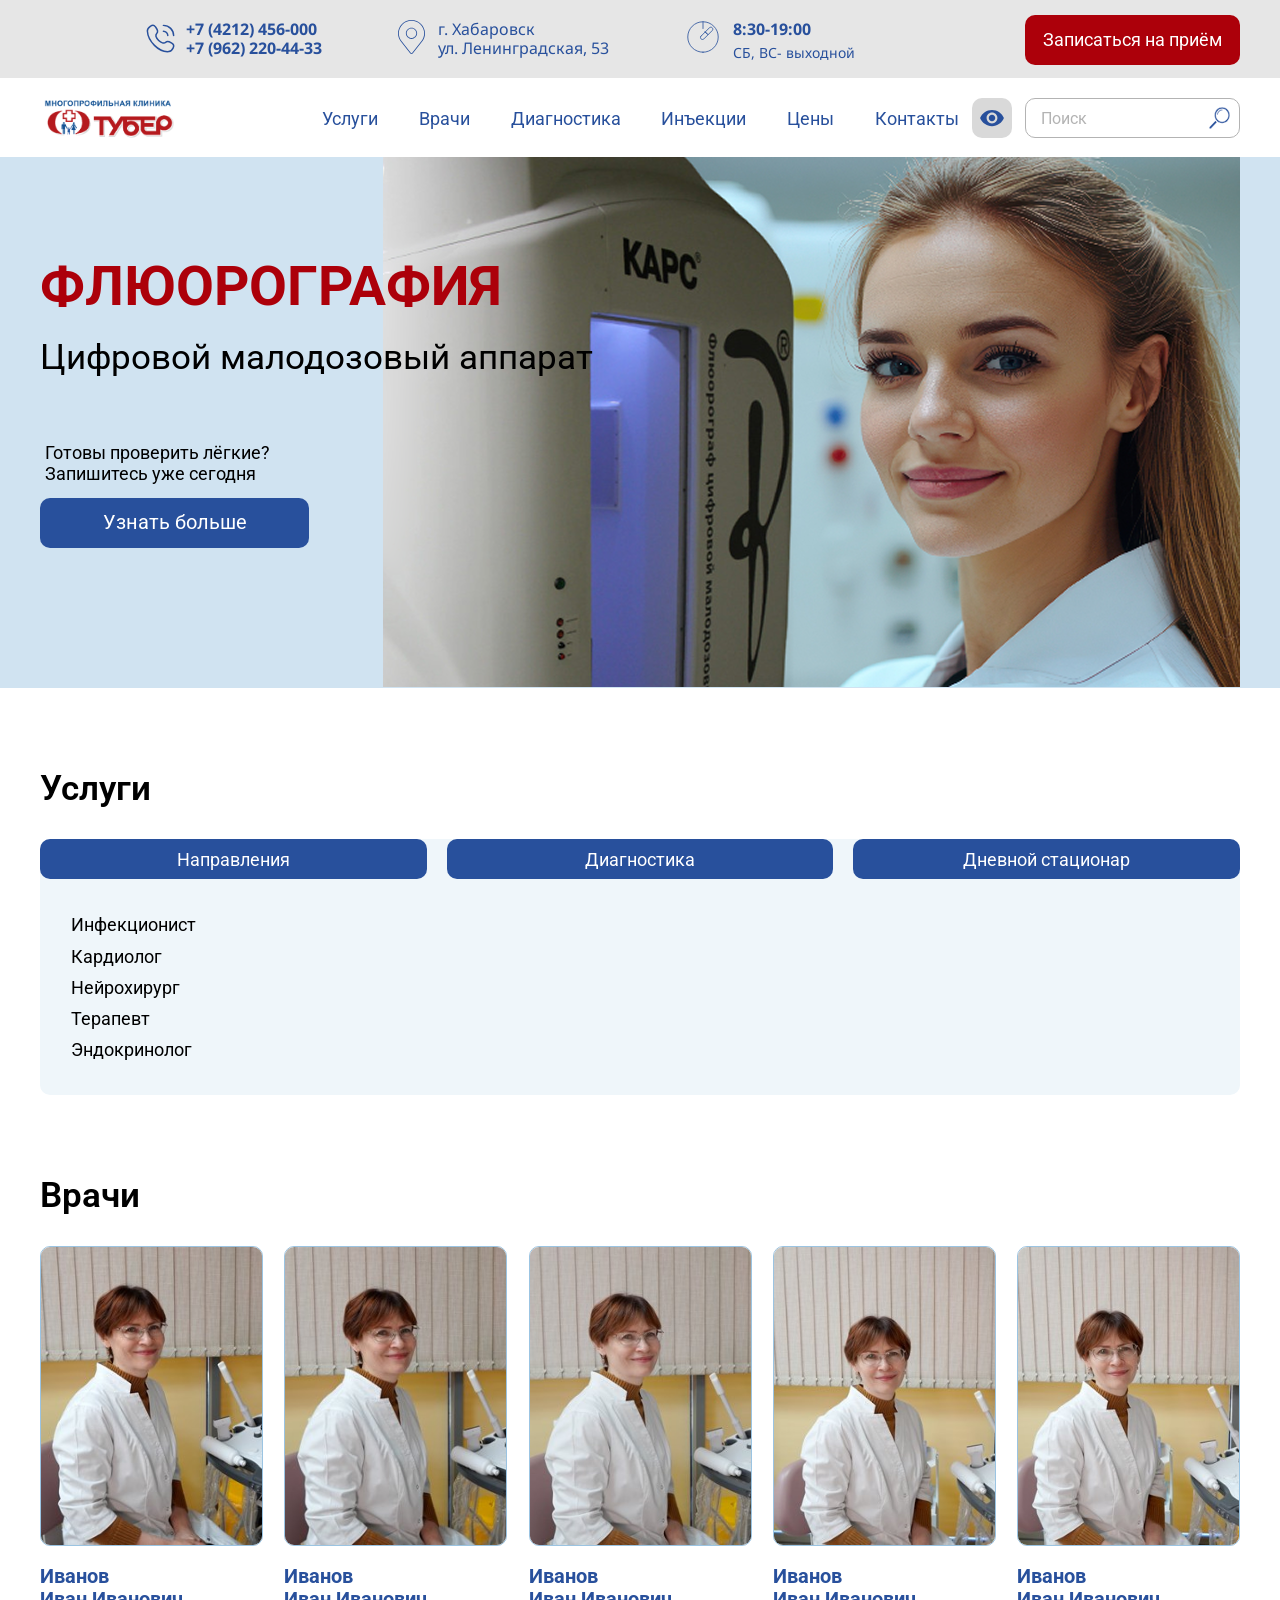
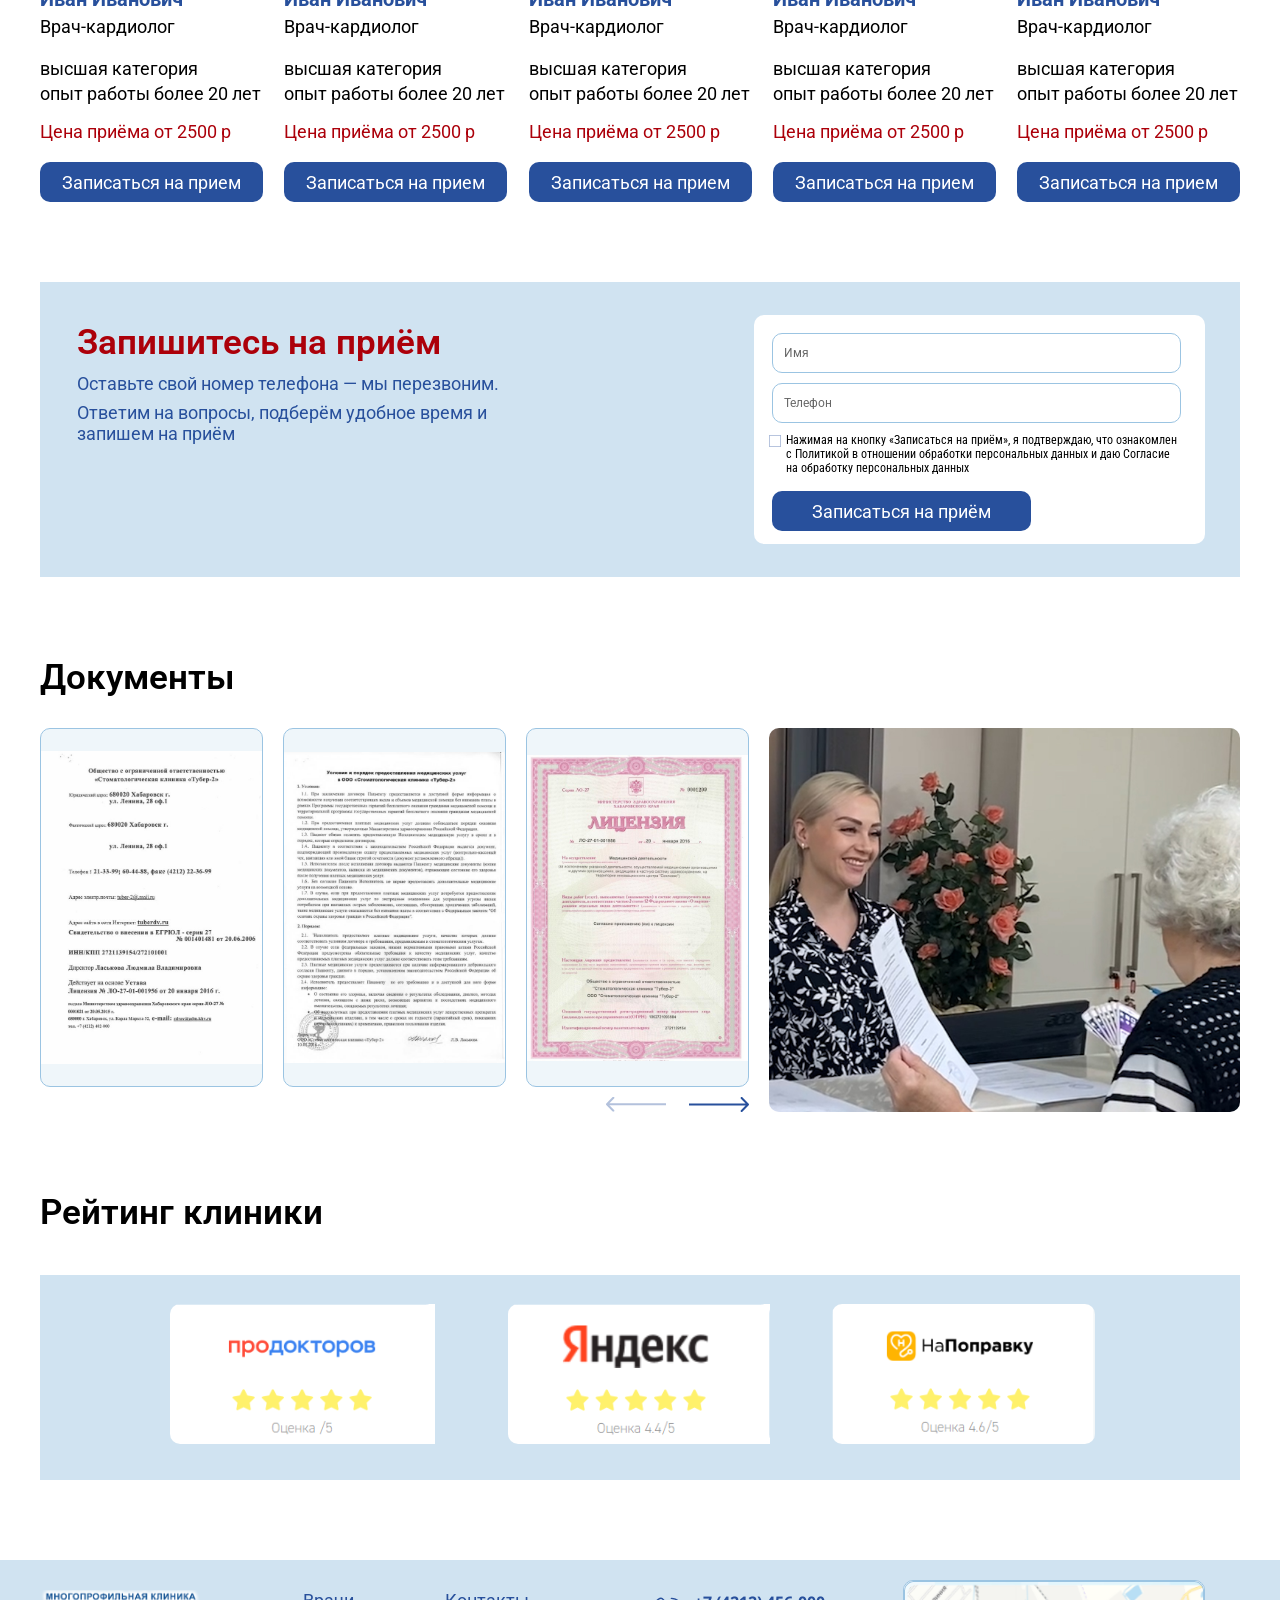
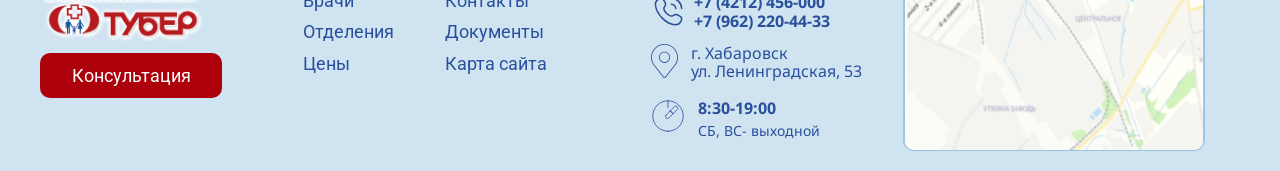
==== index.html @ b061dc52 "Главная страница tuberdv: вёрстка по макету Figma HTML/CSS/JS, mobile first (440px) и десктоп (1920p" ====
<!DOCTYPE html>
<html lang="ru">
<head>
  <meta charset="UTF-8">
  <meta name="viewport" content="width=device-width, initial-scale=1">
  <title>Многопрофильная клиника «Тубер» в Хабаровске</title>
  <meta name="description" content="Многопрофильная клиника «Тубер» в Хабаровске: приём врачей, УЗИ, флюорография, маммография, дневной стационар.">
  <link rel="preconnect" href="https://fonts.googleapis.com">
  <link rel="preconnect" href="https://fonts.gstatic.com" crossorigin>
  <link rel="stylesheet" href="https://fonts.googleapis.com/css2?family=Droid+Sans:wght@400;700&family=Noto+Sans:wght@400;700&family=Roboto+Condensed&family=Roboto:wght@400;600;700&display=swap">
  <link rel="stylesheet" href="https://cdn.jsdelivr.net/npm/swiper@11.2.10/swiper-bundle.min.css">
  <link rel="stylesheet" href="assets/css/style.css">
</head>
<body>

  <header class="header" data-header>
    <div class="header__top">
      <div class="container header__top-inner">
        <div class="contact contact--phone header__contact">
          <img class="contact__icon" src="assets/icons/phone.svg" width="35" height="35" alt="">
          <div class="contact__text contact__text--bold">
            <a href="tel:+74212456000">+7 (4212) 456-000</a>
            <a href="tel:+79622204433">+7 (962) 220-44-33</a>
          </div>
        </div>

        <div class="contact contact--address header__contact header__contact--desktop">
          <img class="contact__icon" src="assets/icons/location.svg" width="26.7253" height="34" alt="">
          <address class="contact__text">
            <span>г. Хабаровск</span>
            <span>ул. Ленинградская, 53</span>
          </address>
        </div>

        <div class="contact header__contact header__contact--desktop">
          <img class="contact__icon" src="assets/icons/clock.svg" width="34" height="34" alt="">
          <div class="contact__text">
            <span class="contact__hours">8:30-19:00</span>
            <span class="contact__note">СБ, ВС- выходной</span>
          </div>
        </div>

        <a class="btn btn--accent header__cta" href="#appointment">Записаться на приём</a>

        <button class="icon-btn header__a11y header__a11y--mobile" type="button" aria-label="Версия для слабовидящих">
          <img src="assets/icons/eye.svg" width="26" height="26" alt="">
        </button>
        <button class="header__burger" type="button" aria-label="Меню" aria-expanded="false" aria-controls="header-menu" data-menu-toggle>
          <img src="assets/icons/burger.svg" width="50" height="12" alt="">
        </button>
      </div>
    </div>

    <div class="header__main" id="header-menu">
      <div class="container header__main-inner">
        <a class="logo header__logo" href="/">
          <img src="assets/img/logo.png" width="138" height="42" alt="Многопрофильная клиника «Тубер»">
        </a>

        <nav class="nav header__nav" aria-label="Основное меню">
          <ul class="nav__list">
            <li><a class="nav__link" href="/uslugi">Услуги</a></li>
            <li><a class="nav__link" href="/vrachi">Врачи</a></li>
            <li><a class="nav__link" href="/diagnostika">Диагностика</a></li>
            <li><a class="nav__link" href="/inektsii">Инъекции</a></li>
            <li><a class="nav__link" href="/prajs">Цены</a></li>
            <li><a class="nav__link" href="/kontakty">Контакты</a></li>
          </ul>
        </nav>

        <button class="icon-btn header__a11y" type="button" aria-label="Версия для слабовидящих">
          <img src="assets/icons/eye.svg" width="26" height="26" alt="">
        </button>

        <form class="search header__search" action="/" method="get" role="search">
          <input class="search__input" type="search" name="s" placeholder="Поиск" aria-label="Поиск по сайту">
          <button class="search__btn" type="submit" aria-label="Найти">
            <img src="assets/icons/search.svg" width="21.4715" height="22.4491" alt="">
          </button>
        </form>
      </div>
    </div>
  </header>

  <main>
    <section class="hero">
      <div class="container hero__inner">
        <div class="hero__content">
          <h1 class="hero__title">ФЛЮОРОГРАФИЯ</h1>
          <p class="hero__subtitle">Цифровой малодозовый аппарат</p>
          <p class="hero__text">Готовы проверить лёгкие?<br>Запишитесь уже сегодня</p>
          <a class="btn btn--primary hero__btn" href="/diagnostika/flyuorografiya">Узнать больше</a>
        </div>
        <img class="hero__image" src="assets/img/hero-fluorography.png" width="857" height="530" alt="Цифровой малодозовый флюорограф">
      </div>
    </section>

    <section class="section services" id="services">
      <div class="container">
        <h2 class="section__title">Услуги</h2>

        <div class="services__tabs" data-tabs>
          <button class="services__tab" type="button" aria-expanded="true" aria-controls="services-directions" data-tab>Направления</button>
          <div class="services__panel" id="services-directions" data-tab-panel>
            <ul class="services__list">
              <li><a href="/vrachi/infektsionist">Инфекционист</a></li>
              <li><a href="/vrachi/kardiolog">Кардиолог</a></li>
              <li><a href="/vrachi/nejrokhirurg">Нейрохирург</a></li>
              <li><a href="/vrachi/terapevt">Терапевт</a></li>
              <li><a href="/vrachi/endokrinolog">Эндокринолог</a></li>
            </ul>
          </div>

          <button class="services__tab" type="button" aria-expanded="false" aria-controls="services-diagnostics" data-tab>Диагностика</button>
          <div class="services__panel" id="services-diagnostics" data-tab-panel hidden>
            <ul class="services__list">
              <li><a href="/vrachi/uzi">УЗИ, ультразвуковые исследования</a></li>
              <li><a href="/vrachi/uzi-serdtsa">УЗИ сердца</a></li>
              <li><a href="/diagnostika/flyuorografiya">Флюорография</a></li>
              <li><a href="/diagnostika/mammografiya">Маммография</a></li>
              <li><a href="/vrachi/uzi-shchitovidnoj-zhelezy-i-parashchitovidnykh-zhelez">УЗИ щитовидной железы</a></li>
            </ul>
          </div>

          <button class="services__tab" type="button" aria-expanded="false" aria-controls="services-day-hospital" data-tab>Дневной стационар</button>
          <div class="services__panel" id="services-day-hospital" data-tab-panel hidden>
            <ul class="services__list">
              <li><a href="/dnevnoj-statsionar/kapelnitsy">Капельницы</a></li>
              <li><a href="/inektsii">Инъекции</a></li>
            </ul>
          </div>
        </div>
      </div>
    </section>

    <section class="section doctors" id="doctors">
      <div class="container">
        <h2 class="section__title">Врачи</h2>

        <div class="swiper doctors__slider" data-doctors-slider>
          <ul class="swiper-wrapper doctors__list">
            <li class="swiper-slide doctor-card">
              <img class="doctor-card__photo" src="assets/img/doctors/doctor-1.jpg" width="223" height="300" alt="Иванов Иван Иванович, врач-кардиолог" loading="lazy">
              <h3 class="doctor-card__name"><span>Иванов</span> <span>Иван Иванович</span></h3>
              <p class="doctor-card__position">Врач-кардиолог</p>
              <ul class="doctor-card__facts">
                <li>высшая категория</li>
                <li>опыт работы более 20 лет</li>
              </ul>
              <p class="doctor-card__price">Цена приёма от 2500 р</p>
              <a class="btn btn--primary doctor-card__btn" href="#appointment">Записаться на прием</a>
            </li>
            <li class="swiper-slide doctor-card">
              <img class="doctor-card__photo" src="assets/img/doctors/doctor-2.jpg" width="223" height="300" alt="Иванов Иван Иванович, врач-кардиолог" loading="lazy">
              <h3 class="doctor-card__name"><span>Иванов</span> <span>Иван Иванович</span></h3>
              <p class="doctor-card__position">Врач-кардиолог</p>
              <ul class="doctor-card__facts">
                <li>высшая категория</li>
                <li>опыт работы более 20 лет</li>
              </ul>
              <p class="doctor-card__price">Цена приёма от 2500 р</p>
              <a class="btn btn--primary doctor-card__btn" href="#appointment">Записаться на прием</a>
            </li>
            <li class="swiper-slide doctor-card">
              <img class="doctor-card__photo" src="assets/img/doctors/doctor-3.jpg" width="223" height="300" alt="Иванов Иван Иванович, врач-кардиолог" loading="lazy">
              <h3 class="doctor-card__name"><span>Иванов</span> <span>Иван Иванович</span></h3>
              <p class="doctor-card__position">Врач-кардиолог</p>
              <ul class="doctor-card__facts">
                <li>высшая категория</li>
                <li>опыт работы более 20 лет</li>
              </ul>
              <p class="doctor-card__price">Цена приёма от 2500 р</p>
              <a class="btn btn--primary doctor-card__btn" href="#appointment">Записаться на прием</a>
            </li>
            <li class="swiper-slide doctor-card">
              <img class="doctor-card__photo" src="assets/img/doctors/doctor-4.jpg" width="223" height="300" alt="Иванов Иван Иванович, врач-кардиолог" loading="lazy">
              <h3 class="doctor-card__name"><span>Иванов</span> <span>Иван Иванович</span></h3>
              <p class="doctor-card__position">Врач-кардиолог</p>
              <ul class="doctor-card__facts">
                <li>высшая категория</li>
                <li>опыт работы более 20 лет</li>
              </ul>
              <p class="doctor-card__price">Цена приёма от 2500 р</p>
              <a class="btn btn--primary doctor-card__btn" href="#appointment">Записаться на прием</a>
            </li>
            <li class="swiper-slide doctor-card">
              <img class="doctor-card__photo" src="assets/img/doctors/doctor-5.jpg" width="223" height="300" alt="Иванов Иван Иванович, врач-кардиолог" loading="lazy">
              <h3 class="doctor-card__name"><span>Иванов</span> <span>Иван Иванович</span></h3>
              <p class="doctor-card__position">Врач-кардиолог</p>
              <ul class="doctor-card__facts">
                <li>высшая категория</li>
                <li>опыт работы более 20 лет</li>
              </ul>
              <p class="doctor-card__price">Цена приёма от 2500 р</p>
              <a class="btn btn--primary doctor-card__btn" href="#appointment">Записаться на прием</a>
            </li>
          </ul>
          <img class="doctors__hint" src="assets/icons/swipe-hand.svg" width="40" height="40" alt="">
        </div>
      </div>
    </section>

    <section class="section appointment" id="appointment">
      <div class="container">
        <div class="appointment__box">
          <div class="appointment__intro">
            <h2 class="appointment__title">Запишитесь на приём</h2>
            <p class="appointment__text">Оставьте свой номер телефона — мы перезвоним.</p>
            <p class="appointment__text appointment__text--wide">Ответим на вопросы, подберём удобное время и запишем на приём</p>
          </div>

          <form class="form appointment__form" action="#" method="post">
            <input class="form__input" type="text" name="name" placeholder="Имя" autocomplete="name" aria-label="Имя" required>
            <input class="form__input" type="tel" name="phone" placeholder="Телефон" autocomplete="tel" inputmode="tel" aria-label="Телефон" required>
            <label class="form__consent">
              <input class="form__checkbox" type="checkbox" name="consent" required>
              <span>Нажимая на кнопку «Записаться на приём», я подтверждаю, что ознакомлен с <a href="/reglament-o-zashchite-dannykh">Политикой в отношении обработки персональных данных</a> и даю <a href="/soglasie-na-obrabotku-dannykh">Согласие на обработку персональных данных</a></span>
            </label>
            <button class="btn btn--primary form__submit" type="submit">Записаться на приём</button>
          </form>
        </div>
      </div>
    </section>

    <section class="section documents" id="documents">
      <div class="container">
        <h2 class="section__title">Документы</h2>

        <div class="documents__layout">
          <div class="documents__slider">
            <div class="swiper" data-documents-slider>
              <ul class="swiper-wrapper documents__list">
                <li class="swiper-slide document-card">
                  <a class="document-card__link" href="assets/img/documents/egrul.jpg" target="_blank" rel="noopener">
                    <img src="assets/img/documents/egrul.jpg" width="600" height="849" alt="Выписка из ЕГРЮЛ" loading="lazy">
                  </a>
                </li>
                <li class="swiper-slide document-card">
                  <a class="document-card__link" href="assets/img/documents/poryadok-uslug.jpg" target="_blank" rel="noopener">
                    <img src="assets/img/documents/poryadok-uslug.jpg" width="600" height="844" alt="Порядок оказания платных медицинских услуг" loading="lazy">
                  </a>
                </li>
                <li class="swiper-slide document-card">
                  <a class="document-card__link" href="assets/img/documents/license-1.jpg" target="_blank" rel="noopener">
                    <img src="assets/img/documents/license-1.jpg" width="600" height="832" alt="Лицензия на медицинскую деятельность, страница 1" loading="lazy">
                  </a>
                </li>
                <li class="swiper-slide document-card">
                  <a class="document-card__link" href="assets/img/documents/license-2.jpg" target="_blank" rel="noopener">
                    <img src="assets/img/documents/license-2.jpg" width="600" height="832" alt="Лицензия на медицинскую деятельность, страница 2" loading="lazy">
                  </a>
                </li>
                <li class="swiper-slide document-card">
                  <a class="document-card__link" href="assets/img/documents/license-3.jpg" target="_blank" rel="noopener">
                    <img src="assets/img/documents/license-3.jpg" width="600" height="832" alt="Лицензия на медицинскую деятельность, страница 3" loading="lazy">
                  </a>
                </li>
              </ul>
            </div>
            <div class="documents__nav">
              <button class="slider-arrow slider-arrow--prev" type="button" aria-label="Предыдущий документ" data-documents-prev>
                <img src="assets/icons/arrow.svg" width="60" height="14.7279" alt="">
              </button>
              <button class="slider-arrow" type="button" aria-label="Следующий документ" data-documents-next>
                <img src="assets/icons/arrow.svg" width="60" height="14.7279" alt="">
              </button>
            </div>
          </div>

          <img class="documents__photo" src="assets/img/documents-photo.png" width="471" height="384" alt="Врач консультирует пациентку">
        </div>
      </div>
    </section>

    <section class="section rating" id="rating">
      <div class="container">
        <h2 class="section__title">Рейтинг клиники</h2>

        <ul class="rating__list">
          <li><a class="rating__item" href="#" target="_blank" rel="noopener"><img src="assets/img/rating-prodoctorov.png" width="265" height="140" alt="ПроДокторов — оценка 5"></a></li>
          <li><a class="rating__item" href="#" target="_blank" rel="noopener"><img src="assets/img/rating-yandex.png" width="262" height="140" alt="Яндекс — оценка 4,9"></a></li>
          <li><a class="rating__item" href="#" target="_blank" rel="noopener"><img src="assets/img/rating-napopravku.png" width="263" height="140" alt="НаПоправку — оценка 4,9"></a></li>
        </ul>
      </div>
    </section>
  </main>

  <footer class="footer">
    <div class="container footer__inner">
      <div class="footer__brand">
        <a class="logo" href="/">
          <img src="assets/img/logo.png" width="164" height="50" alt="Многопрофильная клиника «Тубер»">
        </a>
        <a class="btn btn--accent footer__btn" href="#appointment">Консультация</a>
      </div>

      <nav class="footer__nav" aria-label="Меню в подвале">
        <ul class="footer__menu">
          <li><a href="/vrachi">Врачи</a></li>
          <li><a href="/otdeleniya">Отделения</a></li>
          <li><a href="/prajs">Цены</a></li>
        </ul>
        <ul class="footer__menu">
          <li><a href="/kontakty">Контакты</a></li>
          <li><a href="/dokumenty">Документы</a></li>
          <li><a href="/karta-sajta">Карта сайта</a></li>
        </ul>
      </nav>

      <div class="footer__contacts">
        <div class="contact contact--phone">
          <img class="contact__icon" src="assets/icons/phone.svg" width="35" height="35" alt="">
          <div class="contact__text contact__text--bold">
            <a href="tel:+74212456000">+7 (4212) 456-000</a>
            <a href="tel:+79622204433">+7 (962) 220-44-33</a>
          </div>
        </div>
        <div class="contact contact--address">
          <img class="contact__icon" src="assets/icons/location.svg" width="26.7253" height="34" alt="">
          <address class="contact__text">
            <span>г. Хабаровск</span>
            <span>ул. Ленинградская, 53</span>
          </address>
        </div>
        <div class="contact contact--hours">
          <img class="contact__icon" src="assets/icons/clock.svg" width="34" height="34" alt="">
          <div class="contact__text">
            <span class="contact__hours">8:30-19:00</span>
            <span class="contact__note">СБ, ВС- выходной</span>
          </div>
        </div>
      </div>

      <a class="footer__map" href="https://yandex.ru/maps/?text=Хабаровск, ул. Ленинградская, 53" target="_blank" rel="noopener">
        <img src="assets/img/footer-map.png" width="302" height="171" alt="Клиника на карте: г. Хабаровск, ул. Ленинградская, 53">
      </a>
    </div>
  </footer>

  <script src="https://cdn.jsdelivr.net/npm/swiper@11.2.10/swiper-bundle.min.js"></script>
  <script src="assets/js/main.js"></script>
</body>
</html>
---- assets/css/style.css ----
/* =========================================================
   Тубер — главная страница
   Mobile first: base styles = макет 440px, @media (min-width: 1024px) = макет 1920px
   ========================================================= */

/* ---------- Tokens ---------- */
:root {
  --c-primary: #28509c;
  --c-primary-hover: #1f4080;
  --c-accent: #ac000a;
  --c-accent-hover: #8a0008;
  --c-sky: #d0e3f1;
  --c-pale: #eff6fa;
  --c-border: #9bc4e2;
  --c-topbar: #e6e6e6;
  --c-icon-bg: #d9d9d9;
  --c-muted: #b3b3b3;
  --c-placeholder: #666;
  --c-text: #000;
  --c-white: #fff;

  --radius: 10px;

  --font-base: "Roboto", Arial, sans-serif;
  --font-condensed: "Roboto Condensed", "Roboto", Arial, sans-serif;
  --font-contact: "Droid Sans", "Noto Sans", Arial, sans-serif; /* Google's Droid Sans is Latin-only; Figma also falls back to Noto for Cyrillic */

  --gutter: 15px;
  --section-gap: 35px;
}

@media (min-width: 1024px) {
  :root {
    --gutter: 20px;
    --section-gap: 80px;
  }
}

/* ---------- Base ---------- */
*,
*::before,
*::after {
  box-sizing: border-box;
}

body {
  margin: 0;
  font-family: var(--font-base);
  font-size: 16px;
  line-height: 1.172; /* = Figma "auto" line height for Roboto / Droid Sans, without browser rounding */
  color: var(--c-text);
  background: var(--c-white);
  -webkit-font-smoothing: antialiased;
}

h1, h2, h3, p, ul, address {
  margin: 0;
}

ul {
  padding: 0;
  list-style: none;
}

address {
  font-style: normal;
}

img {
  display: block;
  max-width: 100%;
  height: auto;
}

a {
  color: inherit;
  text-decoration: none;
}

button,
input {
  font: inherit;
  color: inherit;
}

button {
  padding: 0;
  border: 0;
  background: none;
  cursor: pointer;
}

[hidden] {
  display: none !important;
}

:focus-visible {
  outline: 2px solid var(--c-primary);
  outline-offset: 2px;
}

.container {
  width: 100%;
  max-width: calc(1200px + var(--gutter) * 2);
  margin-inline: auto;
  padding-inline: var(--gutter);
}

/* ---------- Components ---------- */
.btn {
  display: inline-flex;
  align-items: center;
  justify-content: center;
  padding-inline: 12px;
  border-radius: var(--radius);
  font-size: 18px;
  text-align: center;
  color: var(--c-white);
  transition: background-color 0.2s;
}

.btn--primary {
  background: var(--c-primary);
}

.btn--primary:hover {
  background: var(--c-primary-hover);
}

.btn--accent {
  background: var(--c-accent);
}

.btn--accent:hover {
  background: var(--c-accent-hover);
}

.icon-btn {
  display: inline-flex;
  flex-shrink: 0;
  align-items: center;
  justify-content: center;
  width: 40px;
  height: 40px;
  border-radius: var(--radius);
  background: var(--c-icon-bg);
}

.logo {
  display: block;
  flex-shrink: 0;
}

.logo img {
  object-fit: cover;
}

/* Contact: icon + text (phones, address, hours) */
.contact {
  display: flex;
  align-items: flex-start;
  gap: 13px;
  font-family: var(--font-contact);
  font-size: 16px;
  line-height: 1.164; /* Droid Sans own line height */
  color: var(--c-primary);
}

.contact--phone {
  align-items: center;
  gap: 8px;
}

.contact--address {
  gap: 13.3px;
}

.contact__icon {
  flex-shrink: 0;
}

.contact__text {
  display: flex;
  flex-direction: column;
}

.contact__text--bold,
.contact__hours {
  font-weight: 700;
}

.contact__note {
  margin-top: 6px;
  font-size: 14px;
}

.contact a:hover {
  text-decoration: underline;
}

/* ---------- Header ---------- */
.header {
  position: relative; /* anchor for the mobile dropdown menu */
  z-index: 10;
}

.header__top {
  background: var(--c-topbar);
}

.header__top-inner {
  display: flex;
  align-items: center;
  min-height: 67px;
}

.header__contact--desktop,
.header__cta {
  display: none;
}

.header__a11y--mobile {
  margin-left: auto;
}

.header__burger {
  display: flex;
  align-items: center;
  height: 40px;
  margin-left: 20px;
}

/* Mobile: second row turns into a dropdown panel over the page */
.header__main {
  display: none;
  position: absolute;
  top: calc(100% + 10px);
  right: var(--gutter);
}

.header.is-menu-open .header__main {
  display: block;
}

.header__main-inner {
  display: flex;
  padding: 0;
}

.header__main .header__logo,
.header__main .header__a11y,
.header__main .header__search {
  display: none;
}

.nav {
  width: 312px;
  max-width: calc(100vw - var(--gutter) * 2);
  padding: 30px 26px 20px;
  border: 1px solid var(--c-sky);
  border-radius: var(--radius);
  background: var(--c-pale);
}

.nav__list {
  display: flex;
  flex-direction: column;
  gap: 10px;
}

.nav__link {
  font-size: 18px;
  color: var(--c-primary);
  transition: color 0.2s;
}

.nav__link:hover {
  color: var(--c-accent);
}

.search {
  display: flex;
  align-items: center;
  width: 215px;
  height: 40px;
  padding: 0 9px 0 15px;
  border: 1px solid var(--c-muted);
  border-radius: var(--radius);
}

.search__input {
  flex: 1;
  min-width: 0;
  height: 100%;
  padding: 0;
  border: 0;
  outline: 0;
  background: transparent;
  font-size: 16px;
}

.search__input::placeholder {
  color: var(--c-muted);
}

.search__input::-webkit-search-cancel-button {
  -webkit-appearance: none;
}

.search__btn {
  display: flex;
  flex-shrink: 0;
}

@media (min-width: 1024px) {
  /* Figma: contact groups are top-aligned at 20px, the button sits at 15px */
  .header__top-inner {
    align-items: flex-start;
    gap: 24px;
    padding-block: 15px 13px;
  }

  .header__contact {
    margin-top: 5px;
  }

  .header__contact--desktop {
    display: flex;
  }

  .header__cta {
    display: inline-flex;
    width: 215px;
    height: 50px;
    margin-left: auto;
  }

  .header__a11y--mobile,
  .header__burger {
    display: none;
  }

  .header__main,
  .header.is-menu-open .header__main {
    display: block;
    position: static;
  }

  .header__main-inner {
    align-items: flex-start;
    padding: 20px var(--gutter) 17px;
  }

  .header__main .header__logo {
    display: block;
  }

  .header__main .header__a11y {
    display: inline-flex;
    margin-left: 13px;
  }

  .header__main .header__search {
    display: flex;
    margin-left: 13px;
  }

  .header__nav {
    align-self: center;
    margin-left: auto;
  }

  .nav {
    width: auto;
    max-width: none;
    padding: 0;
    border: 0;
    background: none;
  }

  .nav__list {
    flex-direction: row;
    gap: 24px;
  }
}

@media (min-width: 1240px) {
  /* Group starts as in the layout (463 / 718 / 1006px); a longer text just widens its column */
  .header__top-inner {
    display: grid;
    grid-template-columns: minmax(235px, max-content) minmax(268px, max-content) 1fr auto;
    column-gap: 20px;
    padding-left: calc(var(--gutter) + 103px);
  }

  .header__nav {
    flex: 0 1 637px;
  }

  .nav__list {
    justify-content: space-between;
  }
}

/* ---------- Hero ---------- */
.hero {
  background: var(--c-sky);
}

/* Text and image share one grid cell, so the text overlaps the picture without positioning */
.hero__inner {
  display: grid;
}

.hero__content,
.hero__image {
  grid-area: 1 / 1;
}

.hero__content {
  z-index: 1;
  align-self: start;
  padding-block: 24px 17px;
}

.hero__title {
  font-size: 35px;
  font-weight: 700;
  color: var(--c-accent);
}

.hero__subtitle {
  margin-top: 4px;
  font-size: 20px;
  color: var(--c-white);
}

.hero__text {
  margin-top: 17px;
  font-size: 14px;
  line-height: 21px;
}

.hero__btn {
  width: 183px;
  min-height: 45px;
  margin-top: 10px;
  font-size: 16px;
}

.hero__image {
  justify-self: end;
  width: calc(100% + var(--gutter) - 63px);
  margin-right: calc(var(--gutter) * -1);
  aspect-ratio: 857 / 530;
  object-fit: cover;
}

@media (min-width: 1024px) {
  .hero__inner {
    min-height: 531px;
  }

  .hero__content {
    padding-block: 97px 40px;
  }

  .hero__title {
    font-size: 55px;
  }

  .hero__subtitle {
    margin-top: 18px;
    font-size: 35px;
    color: var(--c-text);
  }

  .hero__text {
    margin-top: 64px;
    margin-left: 5px; /* as in the layout */
    font-size: 18px;
    line-height: inherit;
  }

  .hero__btn {
    width: 269px;
    min-height: 50px;
    margin-top: 14px;
    font-size: 20px;
  }

  .hero__image {
    align-self: start;
    width: 71.42%;
    max-width: 857px;
    margin-right: 0;
  }
}

/* ---------- Section ---------- */
.section {
  margin-top: var(--section-gap);
}

.section__title {
  margin-bottom: 16px;
  font-size: 22px;
  font-weight: 600;
}

.services .section__title {
  margin-bottom: 8px;
}

.doctors .section__title {
  margin-bottom: 17px;
}

.rating .section__title {
  margin-bottom: 10px;
}

@media (min-width: 1024px) {
  .section__title,
  .services .section__title,
  .doctors .section__title {
    margin-bottom: 30px;
    font-size: 35px;
  }

  .rating .section__title {
    margin-bottom: 42px;
  }
}

/* ---------- Services: accordion on mobile, tabs on desktop ---------- */
.services__tabs {
  display: grid;
  gap: 8px;
}

.services__tab {
  width: 100%;
  min-height: 40px;
  padding-inline: 12px;
  border-radius: var(--radius);
  background: var(--c-primary);
  font-size: 16px;
  color: var(--c-white);
  transition: background-color 0.2s;
}

.services__tab:hover {
  background: var(--c-primary-hover);
}

.services__panel {
  padding: 20px;
  border-radius: var(--radius);
  background: var(--c-pale);
}

.services__list {
  display: flex;
  flex-direction: column;
  gap: 10px;
  font-size: 18px;
}

.services__list a:hover {
  color: var(--c-primary);
}

@media (min-width: 1024px) {
  .services__tabs {
    grid-template-columns: repeat(3, minmax(0, 1fr));
    gap: 0 20px;
    border-radius: var(--radius);
    background: var(--c-pale);
  }

  .services__tab {
    grid-row: 1;
    font-size: 18px;
  }

  .services__panel {
    grid-row: 2;
    grid-column: 1 / -1;
    padding: 35px 31px;
    background: none;
  }
}

/* ---------- Doctors (Swiper, slidesPerView: "auto" — widths come from CSS) ---------- */
.doctors__hint {
  position: absolute; /* decorative swipe hint over the slider, mobile only */
  top: 7px;
  right: 9px;
  z-index: 2;
  pointer-events: none;
}

.doctor-card {
  display: flex;
  flex-direction: column;
  width: 196px;
  height: auto;
}

.doctor-card__photo {
  width: 100%;
  height: auto;
  aspect-ratio: 196 / 262;
  border: 1px solid var(--c-border);
  border-radius: var(--radius);
  background: var(--c-pale);
  object-fit: cover;
}

.doctor-card__name {
  margin-top: 20px;
  font-size: 18px;
  font-weight: 700;
  color: var(--c-primary);
}

.doctor-card__name span {
  display: block;
}

.doctor-card__position {
  margin-top: 8.8px;
  font-size: 14px;
}

.doctor-card__facts {
  display: flex;
  flex-direction: column;
  gap: 8.6px;
  margin-top: 7.6px;
  font-size: 14px;
}

.doctor-card__price {
  margin-block: 11.6px 20.3px;
  font-size: 16px;
  color: var(--c-accent);
}

.doctor-card__btn {
  width: 100%;
  min-height: 40px;
  margin-top: auto;
  font-size: 16px;
}

@media (min-width: 1024px) {
  .doctors__hint {
    display: none;
  }

  .doctor-card {
    width: calc((100% - 4 * 21.25px) / 5);
  }

  .doctor-card__photo {
    aspect-ratio: 223 / 300;
  }

  .doctor-card__name {
    margin-top: 19px;
    font-size: 20px;
  }

  .doctor-card__position {
    margin-top: 4px;
    font-size: 18px;
  }

  .doctor-card__facts {
    gap: 4px;
    margin-top: 21px;
    font-size: 18px;
  }

  .doctor-card__price {
    margin-block: 17px 20px;
    font-size: 18px;
  }

  .doctor-card__btn {
    font-size: 18px;
  }
}

/* ---------- Appointment ---------- */
.appointment__box {
  margin-inline: calc(var(--gutter) * -1);
  padding: 30px var(--gutter) 22px;
  background: var(--c-sky);
}

.appointment__title {
  font-size: 22px;
  font-weight: 400;
  color: var(--c-accent);
}

.appointment__text {
  margin-top: 9.2px;
  font-size: 16px;
  color: var(--c-primary);
}

.appointment__text--wide {
  margin-top: 13.25px;
}

.appointment__form {
  margin-top: 20.5px;
  padding: 17.5px 11px 17.3px 9px;
  border-radius: var(--radius);
  background: var(--c-white);
}

@media (min-width: 1024px) {
  .appointment__box {
    display: flex;
    align-items: flex-start;
    justify-content: space-between;
    gap: 40px;
    margin-inline: 0;
    padding: 33px 35px 33px 37px;
  }

  .appointment__intro {
    max-width: 430px;
    margin-top: 7px;
  }

  .appointment__title {
    font-size: 35px;
    font-weight: 600;
  }

  .appointment__text {
    margin-top: 10px;
    font-size: 18px;
  }

  .appointment__text--wide {
    max-width: 413px;
    margin-top: 8px;
  }

  .appointment__form {
    flex-shrink: 0;
    width: 451px;
    margin-top: 0;
    padding: 18px 24px 13px 18px;
  }
}

/* ---------- Form ---------- */
.form {
  display: flex;
  flex-direction: column;
  gap: 10px;
}

.form__input {
  width: 100%;
  height: 40px;
  padding: 0 10px;
  border: 1px solid var(--c-border);
  border-radius: var(--radius);
  background: var(--c-white);
  font-size: 12px;
}

.form__input::placeholder {
  color: var(--c-placeholder);
}

.form__input:focus {
  border-color: var(--c-primary);
  outline: 0;
}

.form__consent {
  display: flex;
  align-items: flex-start;
  gap: 8px;
  font-family: var(--font-condensed);
  font-size: 12px;
  cursor: pointer;
}

.form__consent span {
  max-width: 371px;
}

.form__consent a:hover {
  text-decoration: underline;
}

.form__submit {
  align-self: flex-start;
  min-height: 40px;
  margin-top: 6px;
  padding-inline: 40px;
  font-size: 16px;
}

.form__checkbox {
  flex-shrink: 0;
  width: 11.68px;
  height: 11.68px;
  margin: 5px 0 0;
  background: url("../icons/checkbox.svg") center / 100% 100% no-repeat;
  cursor: pointer;
  appearance: none;
}

.form__checkbox:checked {
  background-image:
    url("data:image/svg+xml,%3Csvg xmlns='http://www.w3.org/2000/svg' viewBox='0 0 12 12'%3E%3Cpath d='M2.5 6.2l2.3 2.3 4.7-5' fill='none' stroke='%2328509C' stroke-width='1.4' stroke-linecap='round' stroke-linejoin='round'/%3E%3C/svg%3E"),
    url("../icons/checkbox.svg");
}

@media (min-width: 1024px) {
  .form__input {
    padding: 0 11px;
  }

  .form__consent {
    gap: 5px;
    margin-left: -3px;
  }

  .form__consent span {
    max-width: 391px;
  }

  .form__checkbox {
    margin-top: 2px;
  }

  .form__submit {
    font-size: 18px;
  }
}

/* ---------- Documents (Swiper) ---------- */
.documents__layout {
  display: grid;
  gap: 28px;
}

.document-card {
  width: calc((100% - 18px) / 2);
  height: auto;
  aspect-ratio: 223 / 359;
  overflow: hidden;
  border: 1px solid var(--c-border);
  border-radius: var(--radius);
  background: var(--c-pale);
}

.document-card__link {
  display: block;
  height: 100%;
}

.document-card img {
  width: 100%;
  height: 100%;
  object-fit: contain;
}

.documents__nav {
  display: flex;
  gap: 27px;
  margin-top: 28px;
}

.documents__photo {
  width: 100%;
  aspect-ratio: 410 / 334;
  border-radius: var(--radius);
  object-fit: cover;
  object-position: 54% 50%;
}

.slider-arrow {
  display: flex;
  transition: opacity 0.2s;
}

.slider-arrow--prev img {
  transform: rotate(180deg);
}

.slider-arrow:disabled {
  opacity: 0.35;
  cursor: default;
}

@media (min-width: 1024px) {
  .documents__layout {
    grid-template-columns: minmax(0, 1fr) 471px;
    align-items: start;
    gap: 20px;
  }

  .document-card {
    width: calc((100% - 40px) / 3);
  }

  .documents__nav {
    justify-content: flex-end;
    gap: 23px;
    margin-top: 10px;
  }

  .documents__photo {
    aspect-ratio: 471 / 384;
  }
}

/* ---------- Rating ---------- */
.rating__list {
  display: grid;
  grid-template-columns: minmax(0, 200fr) minmax(0, 197fr);
  gap: 8px 15px;
  margin-inline: calc(var(--gutter) * -1);
  padding: 24px var(--gutter) 15px;
  background: var(--c-sky);
}

.rating__item {
  display: block;
  overflow: hidden;
  border-radius: var(--radius);
}

.rating__item img {
  width: 100%;
  height: 106px;
  object-fit: cover;
}

@media (min-width: 1024px) {
  /* Column widths = card + following gap from the layout (265+73, 262+62, 263) */
  .rating__list {
    grid-template-columns: minmax(0, 338fr) minmax(0, 324fr) minmax(0, 263fr);
    gap: 20px 0;
    margin-inline: 0;
    padding: 29px 145px 36px 130px;
  }

  .rating__item img {
    width: auto;
    height: 140px;
  }
}

/* ---------- Footer ---------- */
.footer {
  margin-top: 51px;
  padding-block: 20px 23px;
  background: var(--c-sky);
}

.footer__inner {
  display: flex;
  flex-direction: column;
  align-items: center;
}

.footer__btn {
  display: none;
}

.footer__map {
  order: 1;
  width: 100%;
  margin-top: 20px;
  overflow: hidden;
  border: 1px solid var(--c-border);
  border-radius: var(--radius);
}

.footer__map img {
  width: 100%;
  height: 233px;
  object-fit: cover;
}

.footer__nav {
  order: 2;
  display: flex;
  flex-direction: column;
  align-items: center;
  gap: 14px;
  margin-top: 20px;
}

.footer__menu {
  display: flex;
  flex-wrap: wrap;
  justify-content: center;
  gap: 10px 15px;
  font-size: 16px;
  color: var(--c-primary);
}

.footer__menu a:hover {
  color: var(--c-accent);
}

.footer__contacts {
  order: 3;
  display: flex;
  flex-wrap: wrap;
  justify-content: space-between;
  width: 100%;
  margin-top: 17px;
}

.footer__contacts .contact--phone {
  margin-left: 13px;
}

.footer__contacts .contact--phone,
.footer__contacts .contact--address {
  font-size: 14px;
}

.footer__contacts .contact--phone .contact__icon {
  width: 30px;
  height: 30px;
}

.footer__contacts .contact--address .contact__icon {
  width: 25.15px;
  height: 32px;
}

.footer__contacts .contact--hours {
  flex-basis: 100%;
  justify-content: center;
  margin-top: 20px;
}

@media (min-width: 1024px) {
  .footer {
    margin-top: var(--section-gap);
    padding-block: 20px;
  }

  .footer__inner {
    display: grid;
    grid-template-columns: minmax(0, 263fr) minmax(0, 348fr) minmax(0, 252fr) minmax(0, 302fr);
    align-items: start;
    padding-right: calc(var(--gutter) + 35px);
  }

  .footer__brand {
    display: flex;
    flex-direction: column;
    align-items: flex-start;
    gap: 12px;
    padding-top: 10px;
  }

  .footer__btn {
    display: inline-flex;
    width: 182px;
    min-height: 45px;
  }

  .footer__nav,
  .footer__contacts,
  .footer__map {
    order: 0;
    margin-top: 0;
  }

  .footer__nav {
    flex-direction: row;
    align-items: flex-start;
    gap: 0;
    padding-top: 10px;
  }

  .footer__menu {
    flex-direction: column;
    flex-wrap: nowrap;
    gap: 10px;
    font-size: 18px;
  }

  .footer__menu:first-child {
    width: 142px;
  }

  .footer__contacts {
    flex-direction: column;
    flex-wrap: nowrap;
    padding-top: 13px;
  }

  .footer__contacts .contact--phone,
  .footer__contacts .contact--address {
    font-size: 16px;
  }

  .footer__contacts .contact--phone {
    margin-left: 0;
  }

  .footer__contacts .contact--phone .contact__icon {
    width: 35px;
    height: 35px;
  }

  .footer__contacts .contact--address .contact__icon {
    width: 26.7253px;
    height: 34px;
  }

  .footer__contacts .contact--address {
    margin-top: 13px;
  }

  .footer__contacts .contact--hours {
    flex-basis: auto;
    justify-content: flex-start;
    margin-top: 18px;
  }

  .footer__map img {
    height: 169px;
  }
}
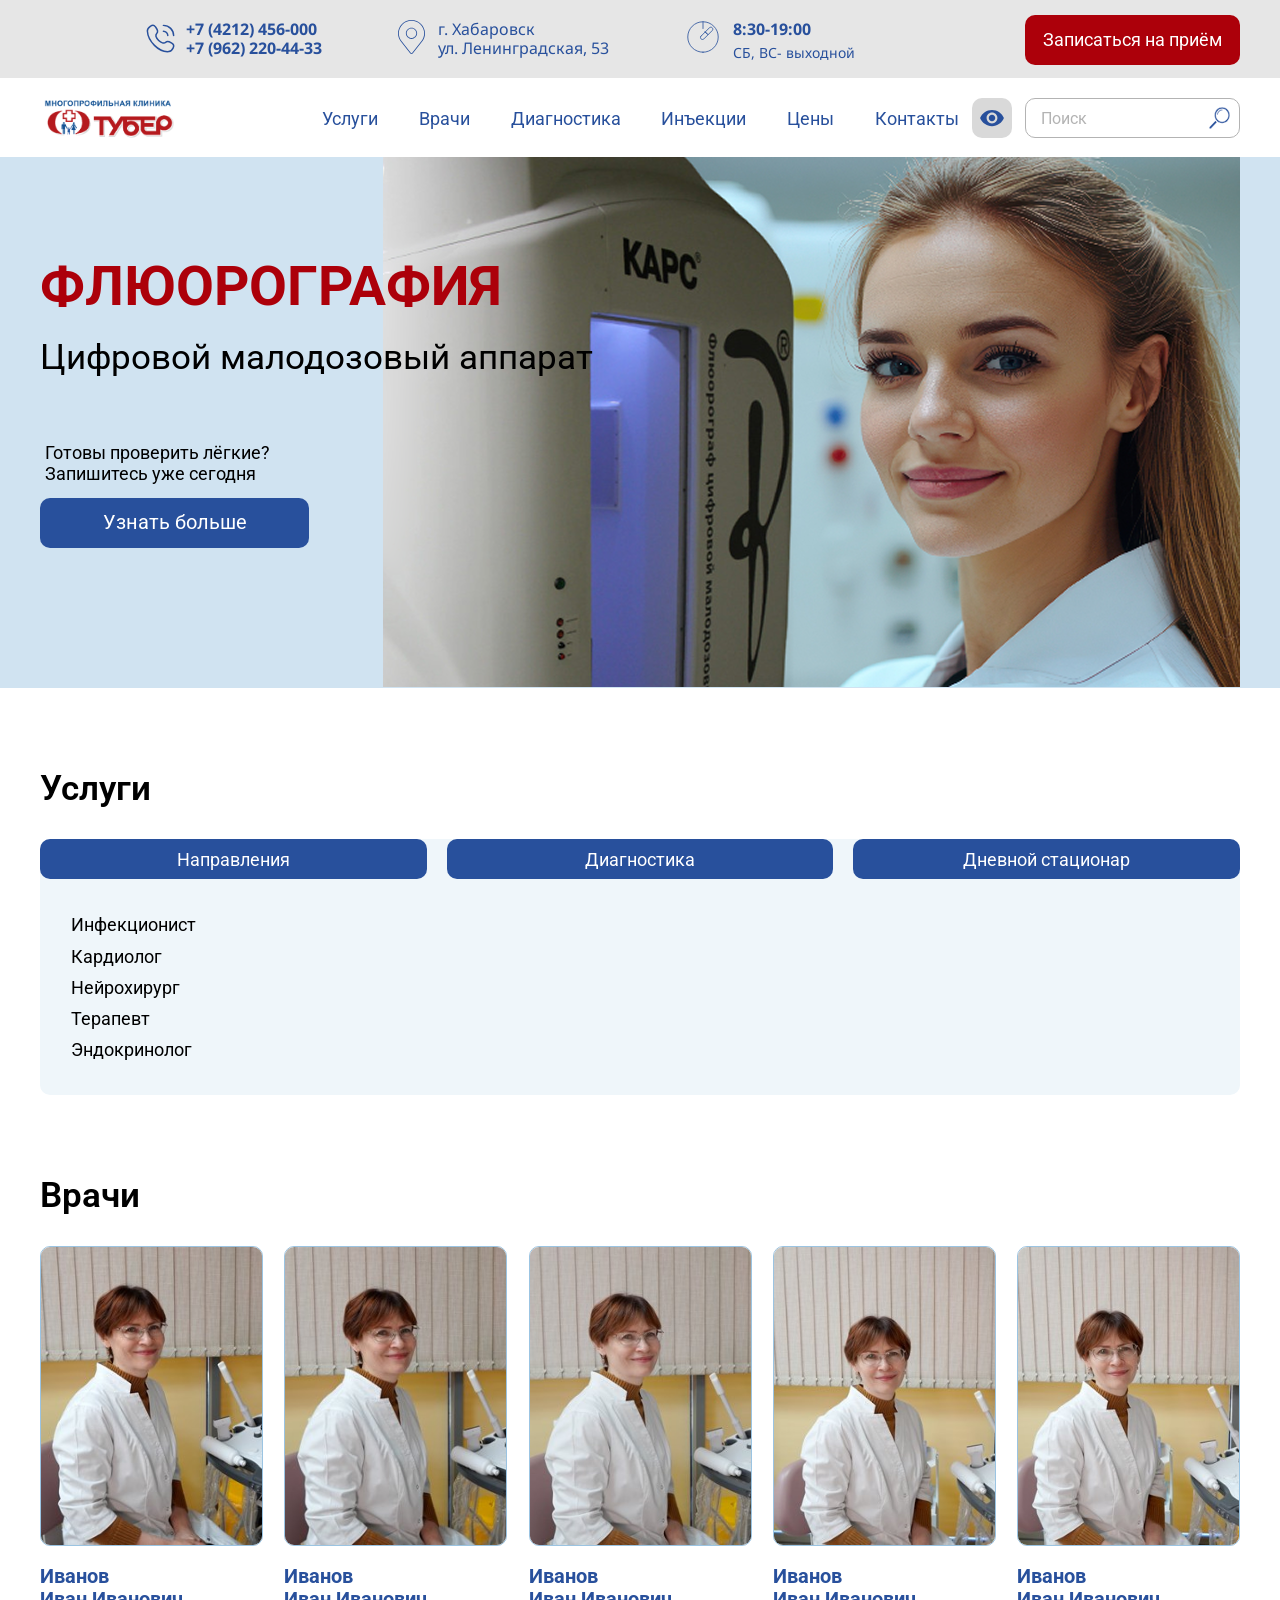
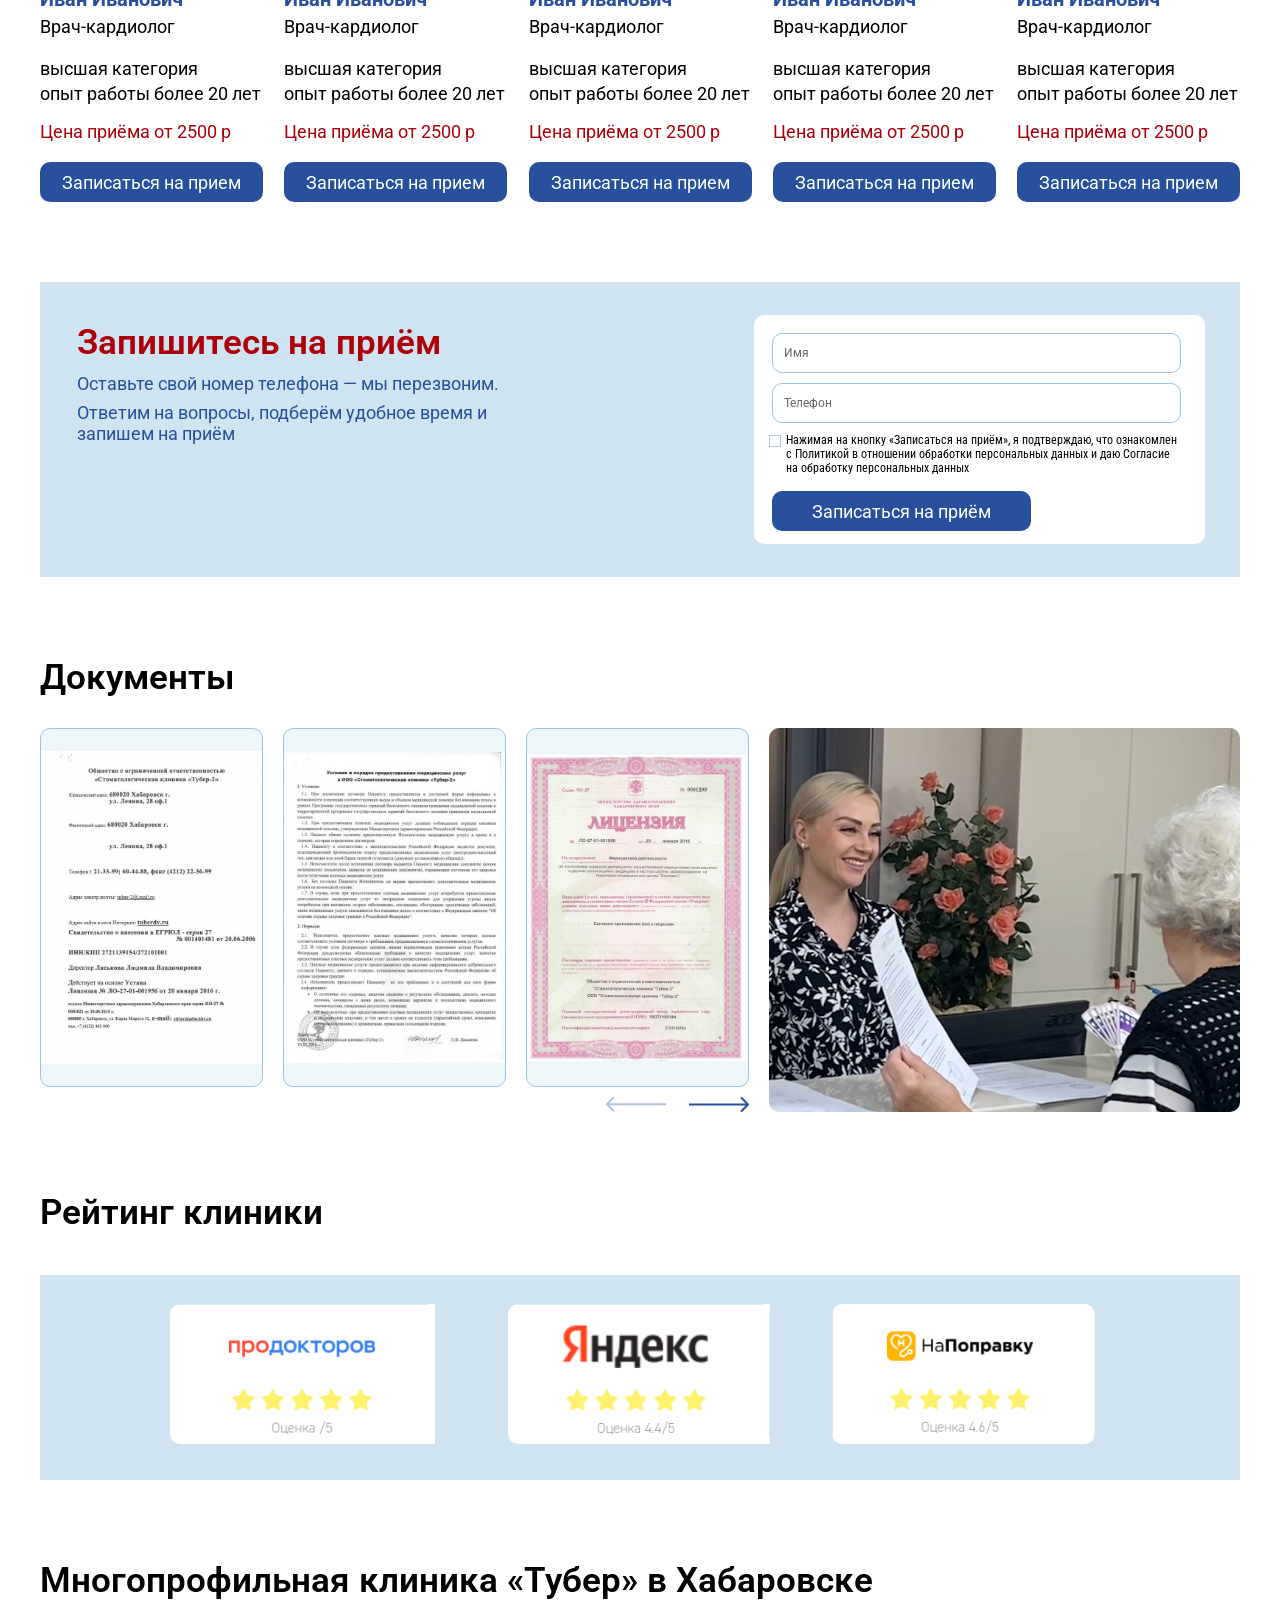
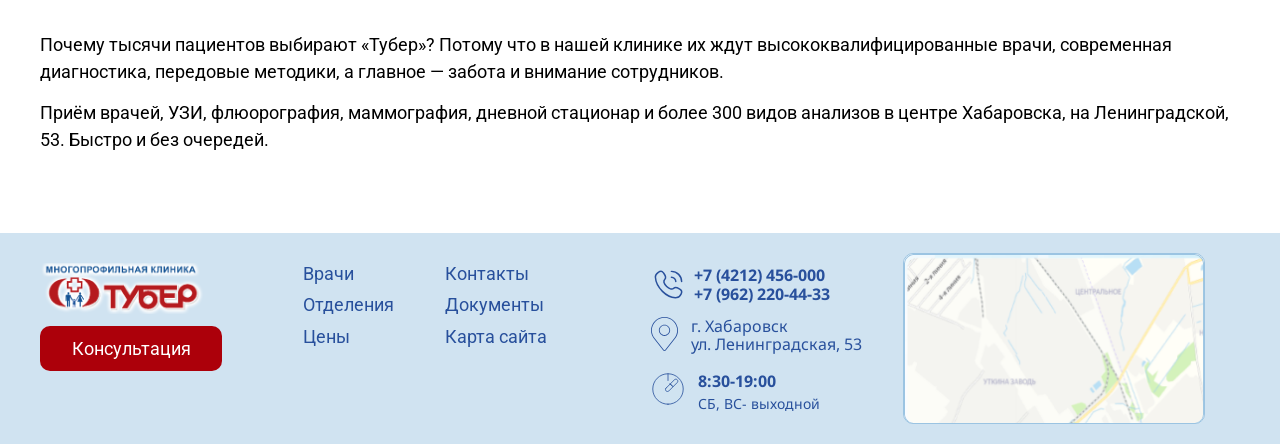
==== commit 2c367434: "Мобильный баннер без наложения текста на фото, блок с названием клиники (H1) На телефоне текст банне" ====
--- a/index.html
+++ b/index.html
@@ -86,7 +86,7 @@
     <section class="hero">
       <div class="container hero__inner">
         <div class="hero__content">
-          <h1 class="hero__title">ФЛЮОРОГРАФИЯ</h1>
+          <p class="hero__title">ФЛЮОРОГРАФИЯ</p>
           <p class="hero__subtitle">Цифровой малодозовый аппарат</p>
           <p class="hero__text">Готовы проверить лёгкие?<br>Запишитесь уже сегодня</p>
           <a class="btn btn--primary hero__btn" href="/diagnostika/flyuorografiya">Узнать больше</a>
@@ -281,6 +281,16 @@
           <li><a class="rating__item" href="#" target="_blank" rel="noopener"><img src="assets/img/rating-yandex.png" width="262" height="140" alt="Яндекс — оценка 4,9"></a></li>
           <li><a class="rating__item" href="#" target="_blank" rel="noopener"><img src="assets/img/rating-napopravku.png" width="263" height="140" alt="НаПоправку — оценка 4,9"></a></li>
         </ul>
+      </div>
+    </section>
+
+    <section class="section about" id="about">
+      <div class="container">
+        <h1 class="section__title">Многопрофильная клиника «Тубер» в Хабаровске</h1>
+        <div class="about__text">
+          <p>Почему тысячи пациентов выбирают «Тубер»? Потому что в нашей клинике их ждут высококвалифицированные врачи, современная диагностика, передовые методики, а главное — забота и внимание сотрудников.</p>
+          <p>Приём врачей, УЗИ, флюорография, маммография, дневной стационар и более 300 видов анализов в центре Хабаровска, на Ленинградской, 53. Быстро и без очередей.</p>
+        </div>
       </div>
     </section>
   </main>
--- a/assets/css/style.css
+++ b/assets/css/style.css
@@ -407,24 +407,13 @@
   background: var(--c-sky);
 }
 
-/* Text and image share one grid cell, so the text overlaps the picture without positioning */
-.hero__inner {
-  display: grid;
-}
-
-.hero__content,
-.hero__image {
-  grid-area: 1 / 1;
-}
-
+/* Mobile: the text goes above the picture, so it never covers the photo, whatever image is uploaded */
 .hero__content {
-  z-index: 1;
-  align-self: start;
-  padding-block: 24px 17px;
+  padding-block: 24px 20px;
 }
 
 .hero__title {
-  font-size: 35px;
+  font-size: min(35px, 10.5vw); /* one long word: shrink a little on 320px screens instead of overflowing */
   font-weight: 700;
   color: var(--c-accent);
 }
@@ -432,7 +421,6 @@
 .hero__subtitle {
   margin-top: 4px;
   font-size: 20px;
-  color: var(--c-white);
 }
 
 .hero__text {
@@ -449,19 +437,28 @@
 }
 
 .hero__image {
-  justify-self: end;
-  width: calc(100% + var(--gutter) - 63px);
-  margin-right: calc(var(--gutter) * -1);
+  width: calc(100% + var(--gutter) * 2);
+  max-width: none;
+  margin-inline: calc(var(--gutter) * -1);
   aspect-ratio: 857 / 530;
   object-fit: cover;
 }
 
 @media (min-width: 1024px) {
+  /* Text and image share one grid cell, so the text sits next to the picture without positioning */
   .hero__inner {
+    display: grid;
     min-height: 531px;
   }
 
+  .hero__content,
+  .hero__image {
+    grid-area: 1 / 1;
+  }
+
   .hero__content {
+    z-index: 1;
+    align-self: start;
     padding-block: 97px 40px;
   }
 
@@ -472,7 +469,6 @@
   .hero__subtitle {
     margin-top: 18px;
     font-size: 35px;
-    color: var(--c-text);
   }
 
   .hero__text {
@@ -490,10 +486,11 @@
   }
 
   .hero__image {
+    justify-self: end;
     align-self: start;
     width: 71.42%;
     max-width: 857px;
-    margin-right: 0;
+    margin-inline: 0;
   }
 }
 
@@ -966,6 +963,27 @@
   }
 }
 
+/* ---------- About: clinic name (the page H1) and a short text for search engines ---------- */
+.about__text {
+  font-size: 14px;
+  line-height: 1.5;
+}
+
+.about__text p + p {
+  margin-top: 10px;
+}
+
+@media (min-width: 1024px) {
+  .about__text {
+    max-width: 1200px;
+    font-size: 18px;
+  }
+
+  .about__text p + p {
+    margin-top: 14px;
+  }
+}
+
 /* ---------- Footer ---------- */
 .footer {
   margin-top: 51px;
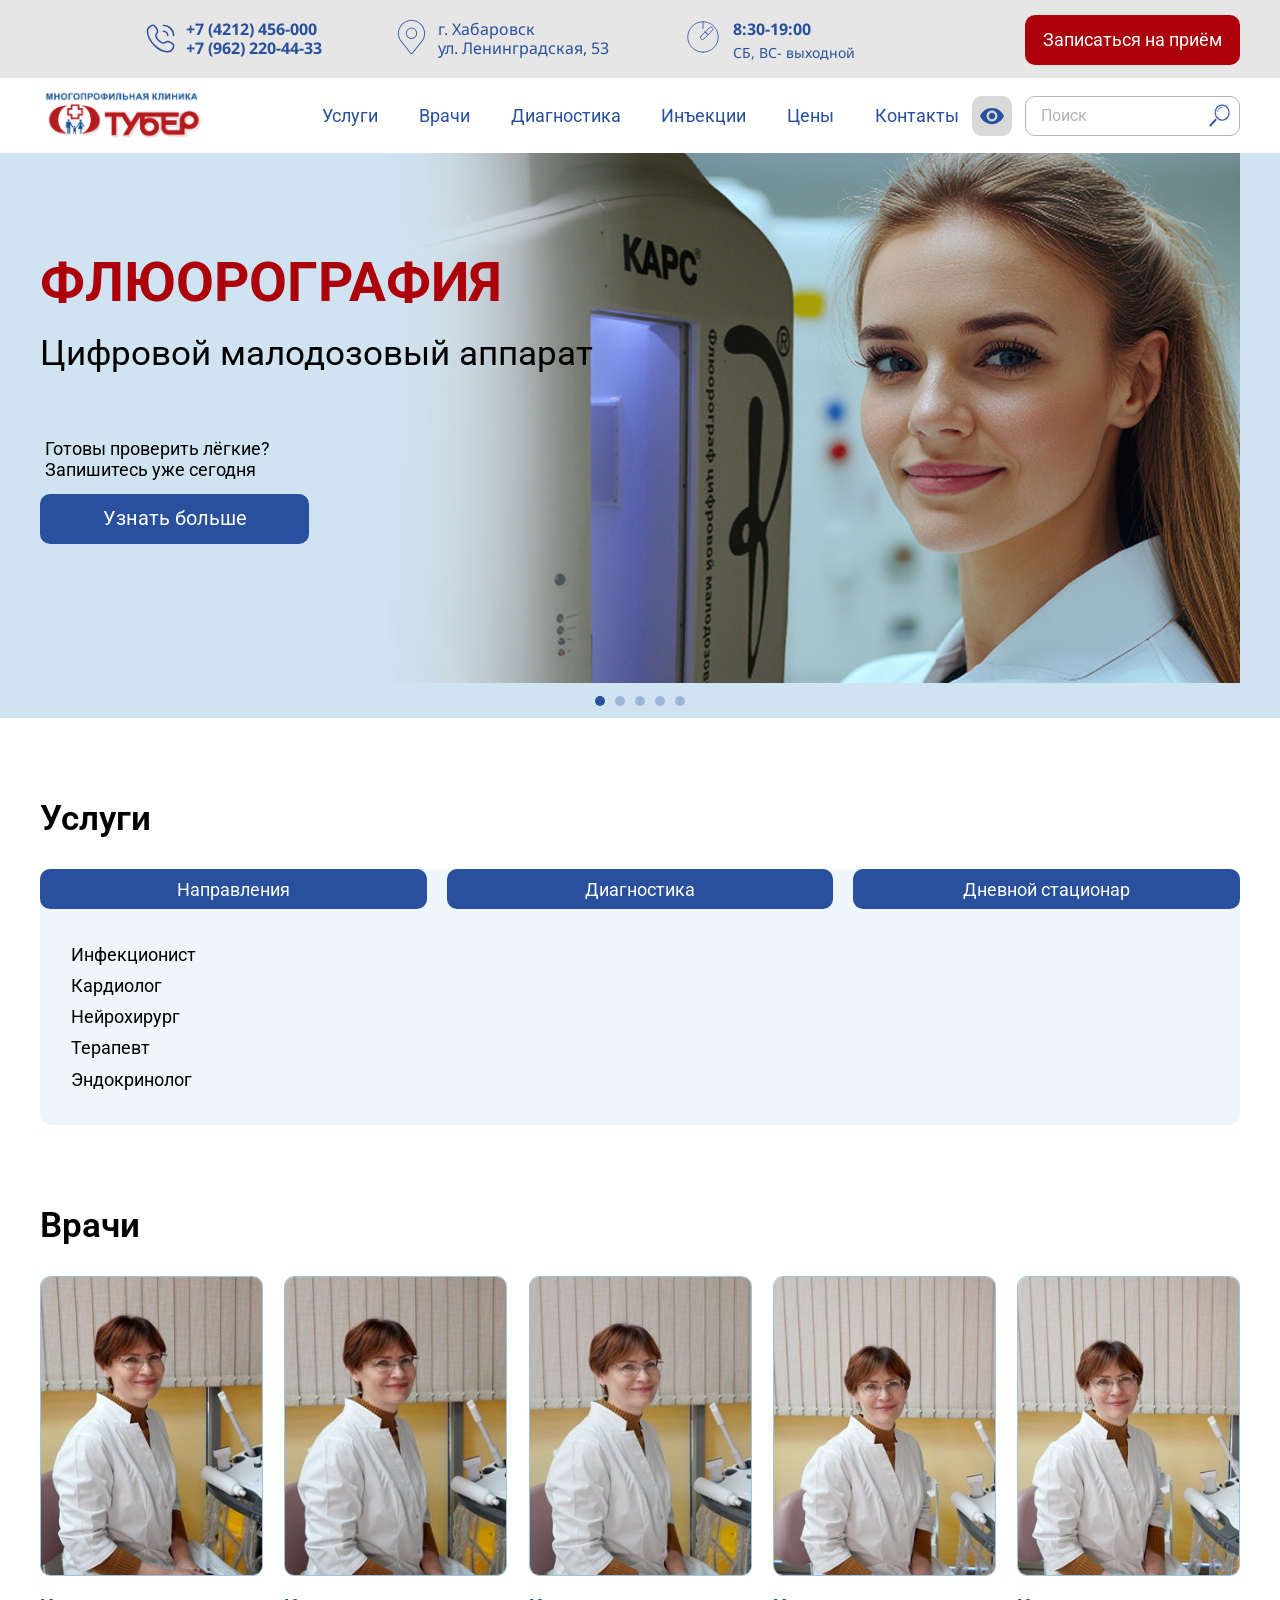
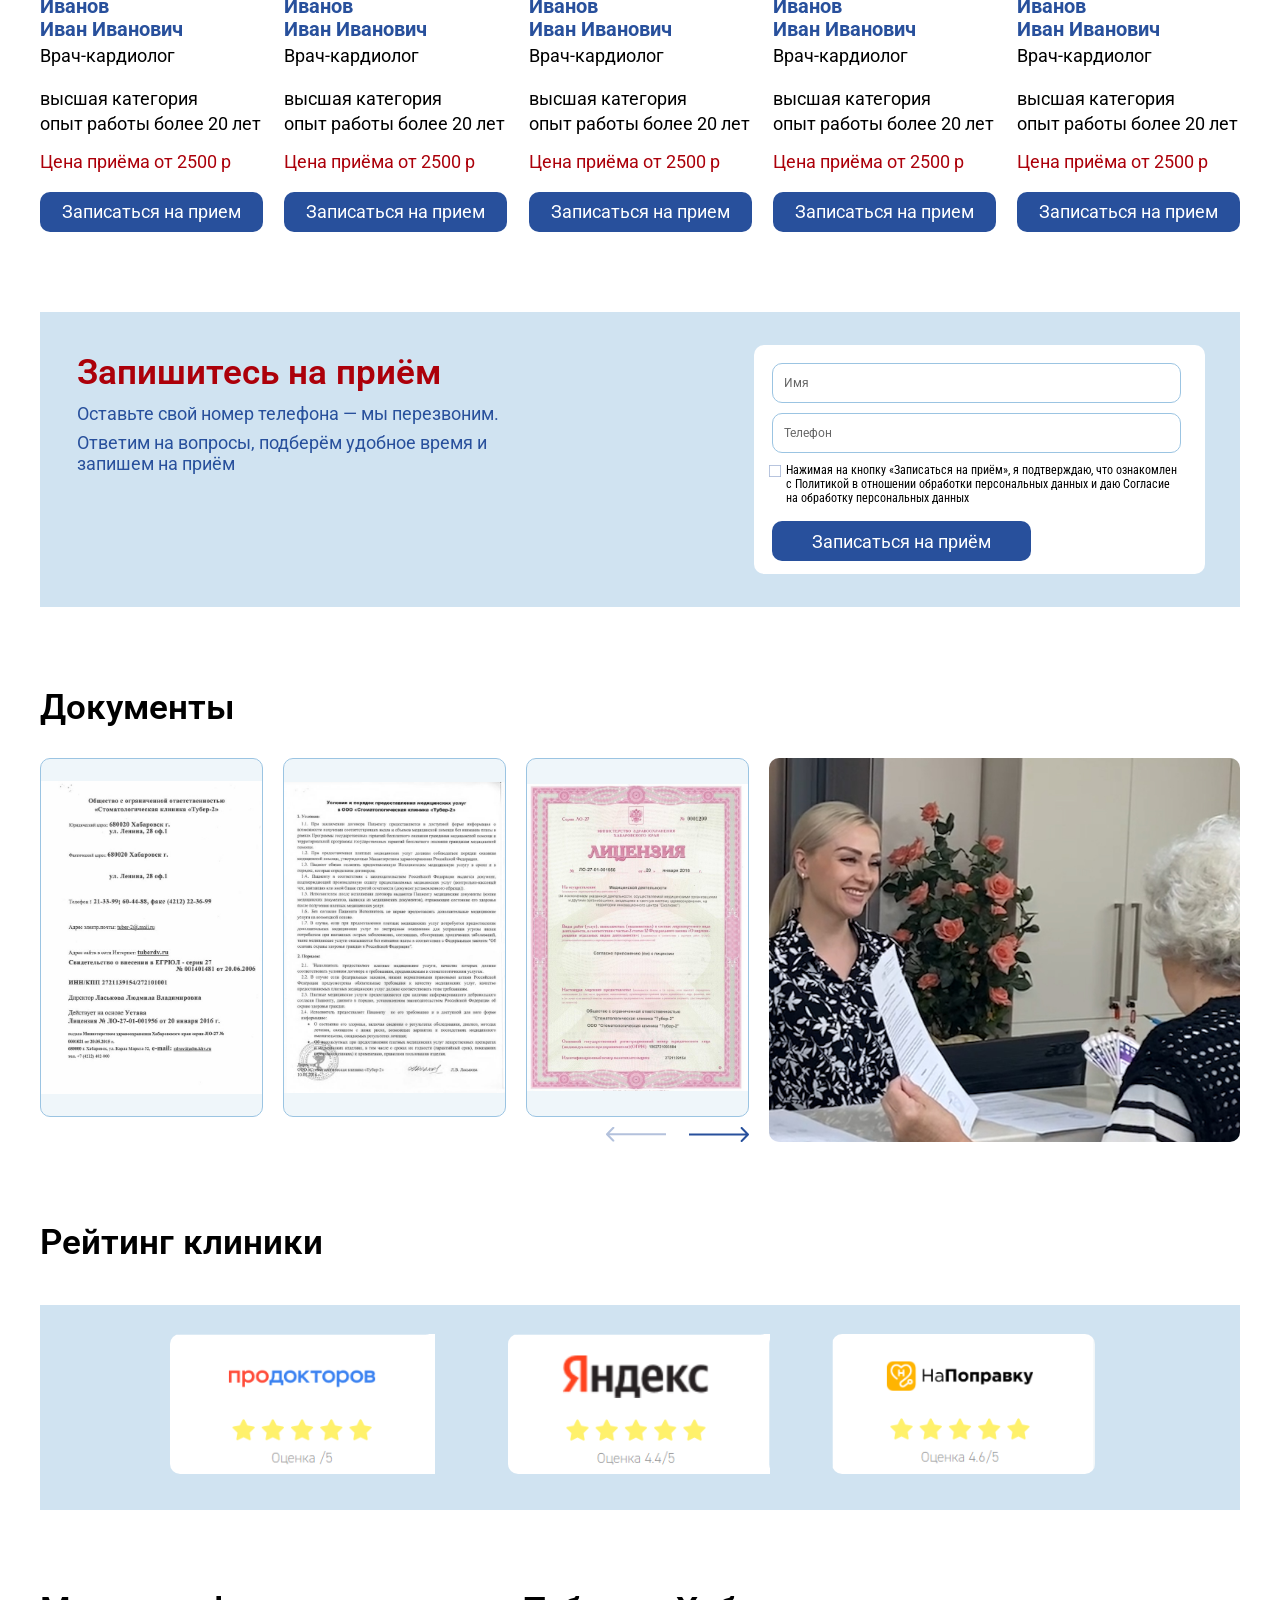
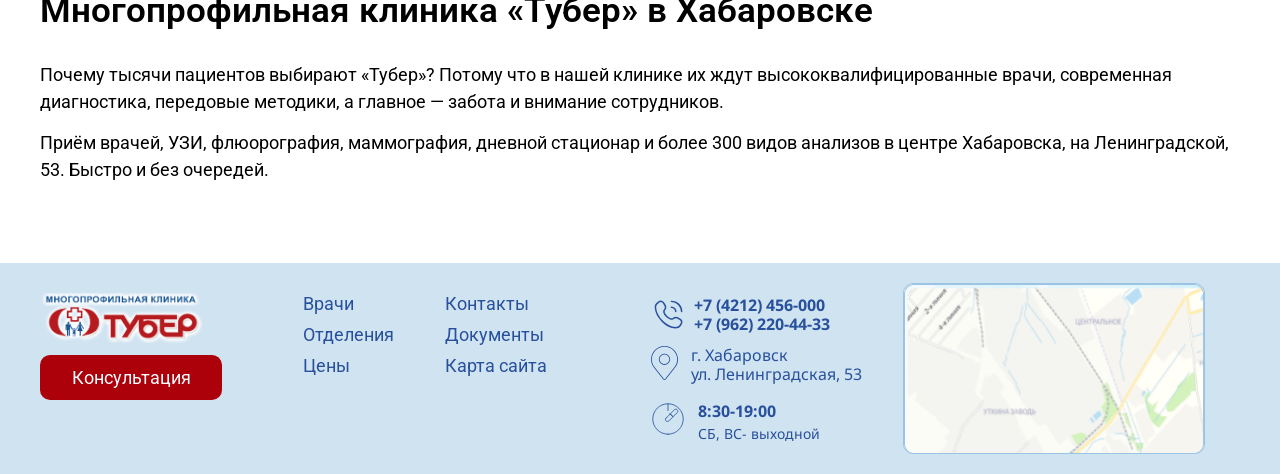
==== commit e1145cb3: "Главный экран — слайдер из 5 баннеров, логотип крупнее Баннер на главной стал слайдером Swiper (5 сл" ====
--- a/index.html
+++ b/index.html
@@ -54,7 +54,7 @@
     <div class="header__main" id="header-menu">
       <div class="container header__main-inner">
         <a class="logo header__logo" href="/">
-          <img src="assets/img/logo.png" width="138" height="42" alt="Многопрофильная клиника «Тубер»">
+          <img src="assets/img/logo.png" width="195" height="60" alt="Многопрофильная клиника «Тубер»">
         </a>
 
         <nav class="nav header__nav" aria-label="Основное меню">
@@ -83,15 +83,73 @@
   </header>
 
   <main>
-    <section class="hero">
-      <div class="container hero__inner">
-        <div class="hero__content">
-          <p class="hero__title">ФЛЮОРОГРАФИЯ</p>
-          <p class="hero__subtitle">Цифровой малодозовый аппарат</p>
-          <p class="hero__text">Готовы проверить лёгкие?<br>Запишитесь уже сегодня</p>
-          <a class="btn btn--primary hero__btn" href="/diagnostika/flyuorografiya">Узнать больше</a>
-        </div>
-        <img class="hero__image" src="assets/img/hero-fluorography.png" width="857" height="530" alt="Цифровой малодозовый флюорограф">
+    <section class="hero" aria-label="Главные предложения">
+      <div class="swiper hero__slider" data-hero-slider>
+        <div class="swiper-wrapper">
+          <div class="swiper-slide hero__slide">
+            <div class="container hero__inner">
+              <div class="hero__content">
+                <p class="hero__title">ФЛЮОРОГРАФИЯ</p>
+                <p class="hero__subtitle">Цифровой малодозовый аппарат</p>
+                <p class="hero__text">Готовы проверить лёгкие?<br>Запишитесь уже сегодня</p>
+                <a class="btn btn--primary hero__btn" href="/diagnostika/flyuorografiya">Узнать больше</a>
+              </div>
+              <img class="hero__image" src="assets/img/hero-fluorography.png" width="857" height="530" alt="Цифровой малодозовый флюорограф">
+            </div>
+          </div>
+
+          <div class="swiper-slide hero__slide">
+            <div class="container hero__inner">
+              <div class="hero__content">
+                <p class="hero__title">УЗИ</p>
+                <p class="hero__subtitle">Ультразвуковая диагностика</p>
+                <p class="hero__text">Быстро, качественно,<br>без очередей</p>
+                <a class="btn btn--primary hero__btn" href="/diagnostika">Узнать больше</a>
+              </div>
+              <img class="hero__image" src="assets/img/hero-uzi.jpg" width="637" height="394" alt="Кабинет УЗИ" loading="lazy">
+            </div>
+          </div>
+
+          <div class="swiper-slide hero__slide">
+            <div class="container hero__inner">
+              <div class="hero__content">
+                <p class="hero__title">ПРИЁМ ВРАЧЕЙ</p>
+                <p class="hero__subtitle">Терапевт, невролог, ЛОР</p>
+                <p class="hero__text">Опытные специалисты<br>в центре города</p>
+                <a class="btn btn--primary hero__btn" href="/vrachi">Узнать больше</a>
+              </div>
+              <img class="hero__image" src="assets/img/hero-doctors.jpg" width="1200" height="742" alt="Приём врача в клинике «Тубер»" loading="lazy">
+            </div>
+          </div>
+
+          <div class="swiper-slide hero__slide">
+            <div class="container hero__inner">
+              <div class="hero__content">
+                <p class="hero__title">АНАЛИЗЫ</p>
+                <p class="hero__subtitle">Более 300 видов анализов</p>
+                <p class="hero__text">Быстро и без очередей<br>Запишитесь уже сегодня</p>
+                <a class="btn btn--primary hero__btn" href="/uslugi">Узнать больше</a>
+              </div>
+              <img class="hero__image" src="assets/img/hero-analyses.jpg" width="1200" height="742" alt="Регистратура клиники «Тубер»" loading="lazy">
+            </div>
+          </div>
+
+          <div class="swiper-slide hero__slide">
+            <div class="container hero__inner">
+              <div class="hero__content">
+                <p class="hero__title">КЛИНИКА «ТУБЕР»</p>
+                <p class="hero__subtitle">В центре Хабаровска</p>
+                <p class="hero__text">ул. Ленинградская, 53<br>ПН-ПТ 8:30-19:00</p>
+                <a class="btn btn--primary hero__btn" href="/kontakty">Как добраться</a>
+              </div>
+              <img class="hero__image" src="assets/img/hero-clinic.jpg" width="1200" height="742" alt="Здание клиники «Тубер» на Ленинградской, 53" loading="lazy">
+            </div>
+          </div>
+        </div>
+      </div>
+
+      <div class="container hero__controls">
+        <div class="hero__pagination" data-hero-pagination></div>
       </div>
     </section>
 
--- a/assets/css/style.css
+++ b/assets/css/style.css
@@ -347,12 +347,17 @@
   }
 
   .header__main-inner {
-    align-items: flex-start;
-    padding: 20px var(--gutter) 17px;
+    align-items: center;
+    padding: 12px var(--gutter);
   }
 
   .header__main .header__logo {
     display: block;
+  }
+
+  /* Larger logo at the client's request; a bit smaller on narrow desktops so the menu still fits */
+  .header__main .header__logo img {
+    width: clamp(138px, 13vw, 195px);
   }
 
   .header__main .header__a11y {
@@ -404,10 +409,26 @@
 
 /* ---------- Hero ---------- */
 .hero {
+  --swiper-pagination-color: var(--c-primary);
+  --swiper-pagination-bullet-inactive-color: var(--c-primary);
+  --swiper-pagination-bullet-inactive-opacity: 0.3;
+  --swiper-pagination-bullet-size: 10px;
+  --swiper-pagination-bullet-horizontal-gap: 5px;
   background: var(--c-sky);
 }
 
+/* All slides take the height of the tallest one, so the page does not jump while they change */
+.hero__slide {
+  display: flex;
+  height: auto;
+}
+
 /* Mobile: the text goes above the picture, so it never covers the photo, whatever image is uploaded */
+.hero__inner {
+  display: flex;
+  flex-direction: column;
+}
+
 .hero__content {
   padding-block: 24px 20px;
 }
@@ -439,9 +460,15 @@
 .hero__image {
   width: calc(100% + var(--gutter) * 2);
   max-width: none;
-  margin-inline: calc(var(--gutter) * -1);
+  margin: auto calc(var(--gutter) * -1) 0; /* pinned to the bottom when a neighbour slide has more text */
   aspect-ratio: 857 / 530;
   object-fit: cover;
+}
+
+.hero__pagination {
+  display: flex;
+  justify-content: center;
+  padding-block: 12px;
 }
 
 @media (min-width: 1024px) {
@@ -490,7 +517,10 @@
     align-self: start;
     width: 71.42%;
     max-width: 857px;
-    margin-inline: 0;
+    margin: 0;
+    /* The title runs over the left edge of the photo: fade that edge into the background so any photo stays readable */
+    -webkit-mask-image: linear-gradient(to right, transparent, #000 30%);
+    mask-image: linear-gradient(to right, transparent, #000 30%);
   }
 }
 
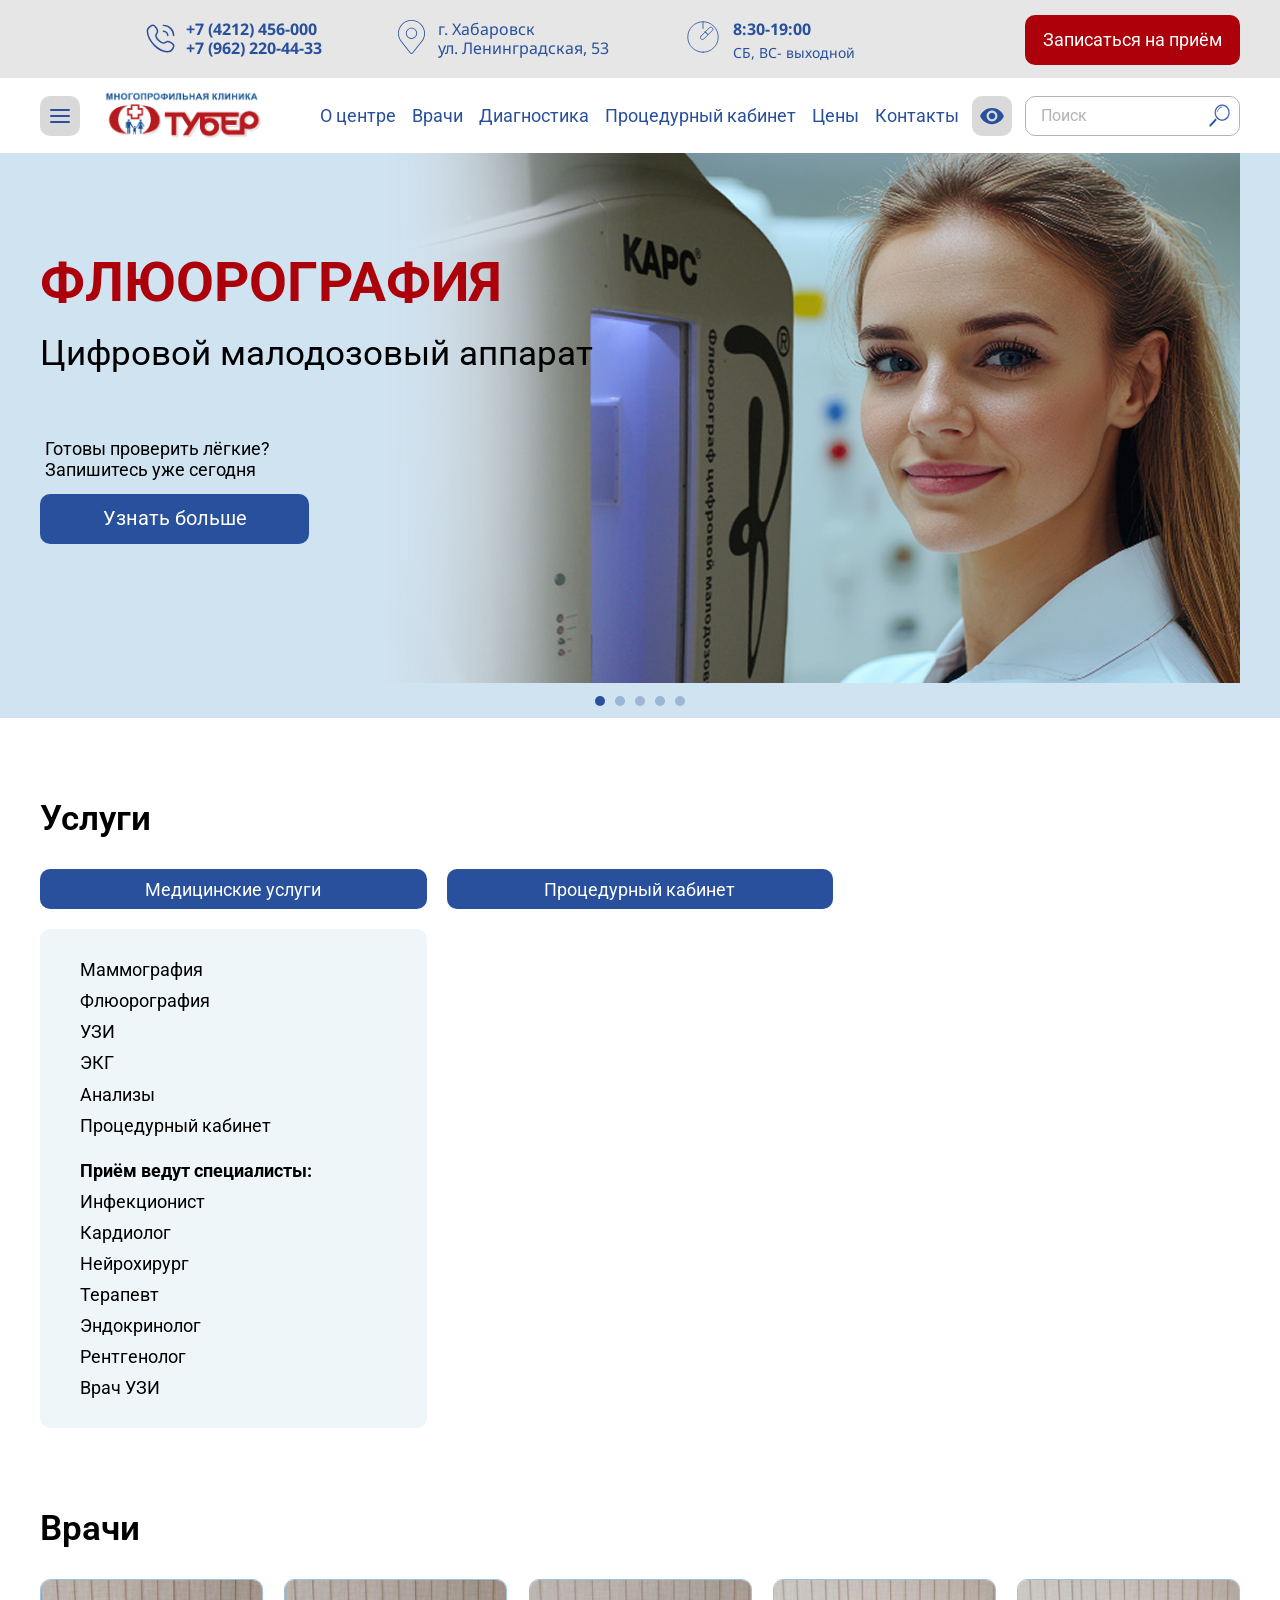
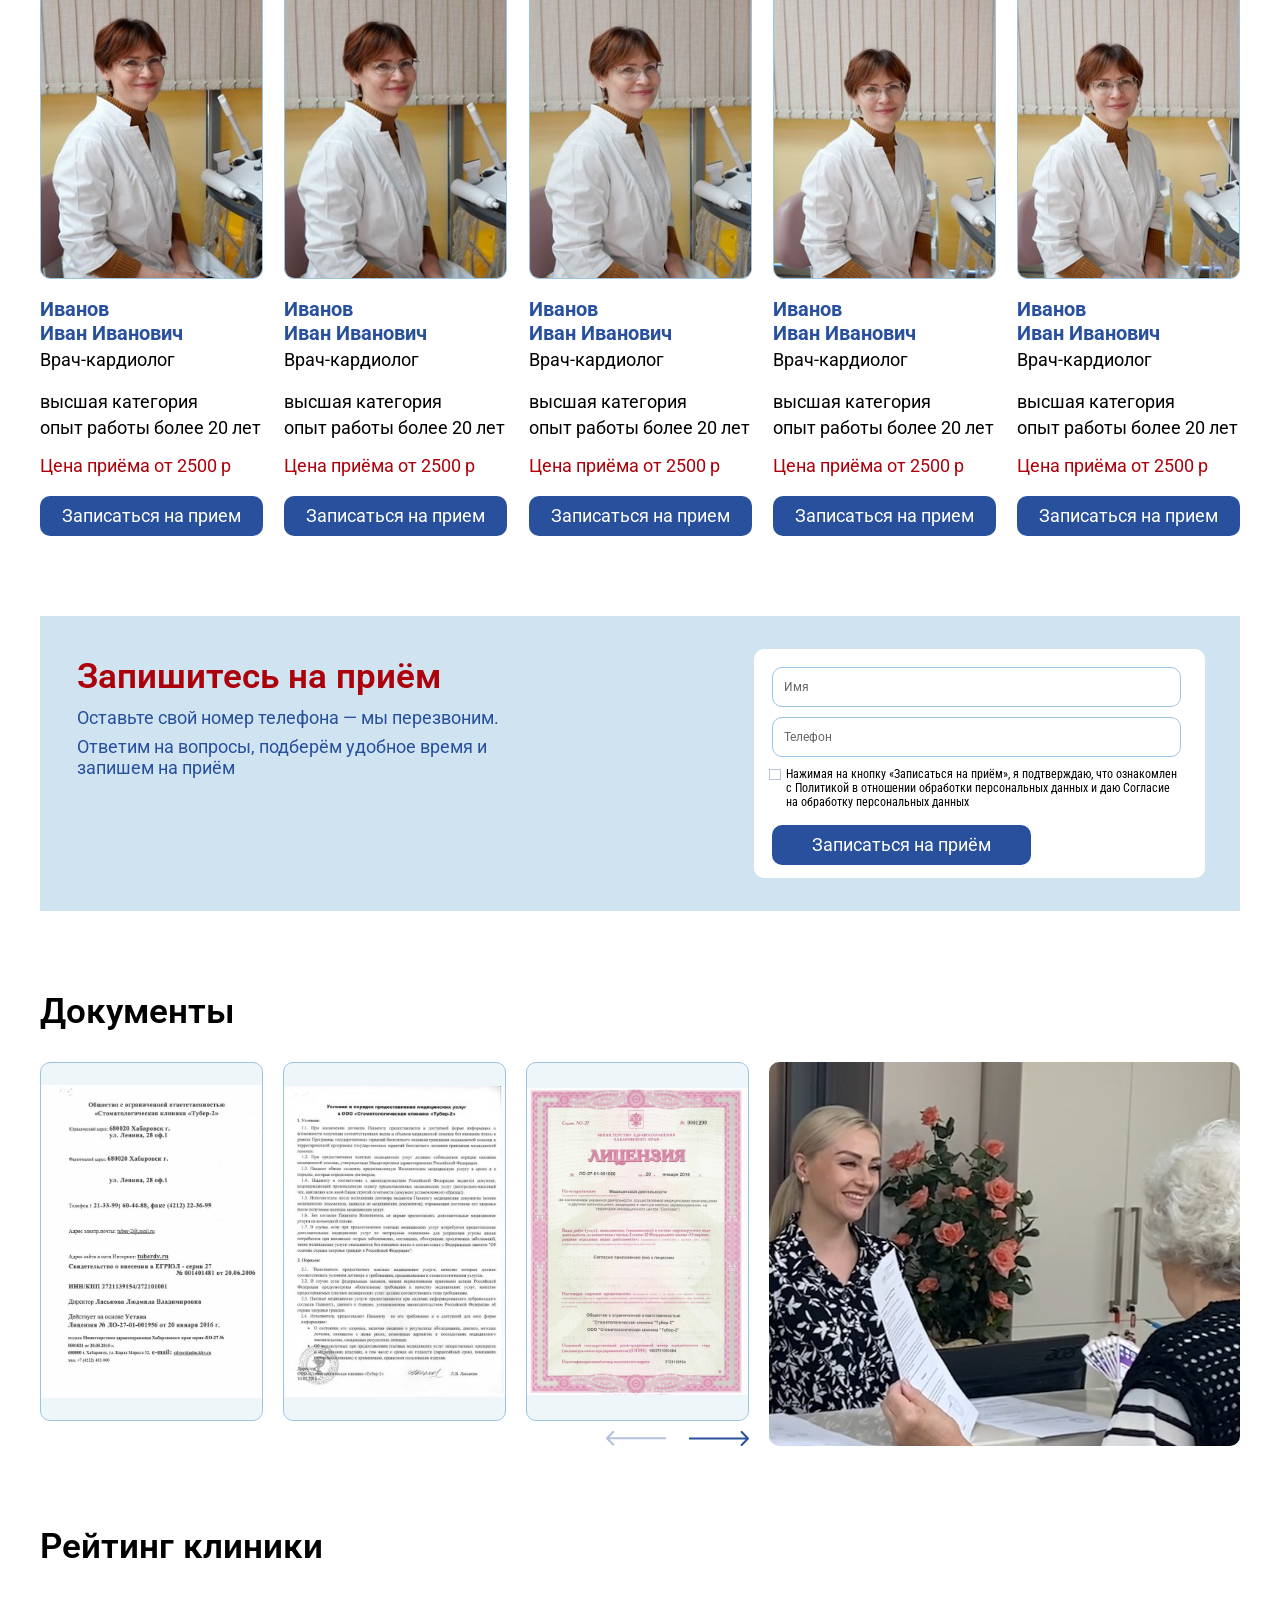
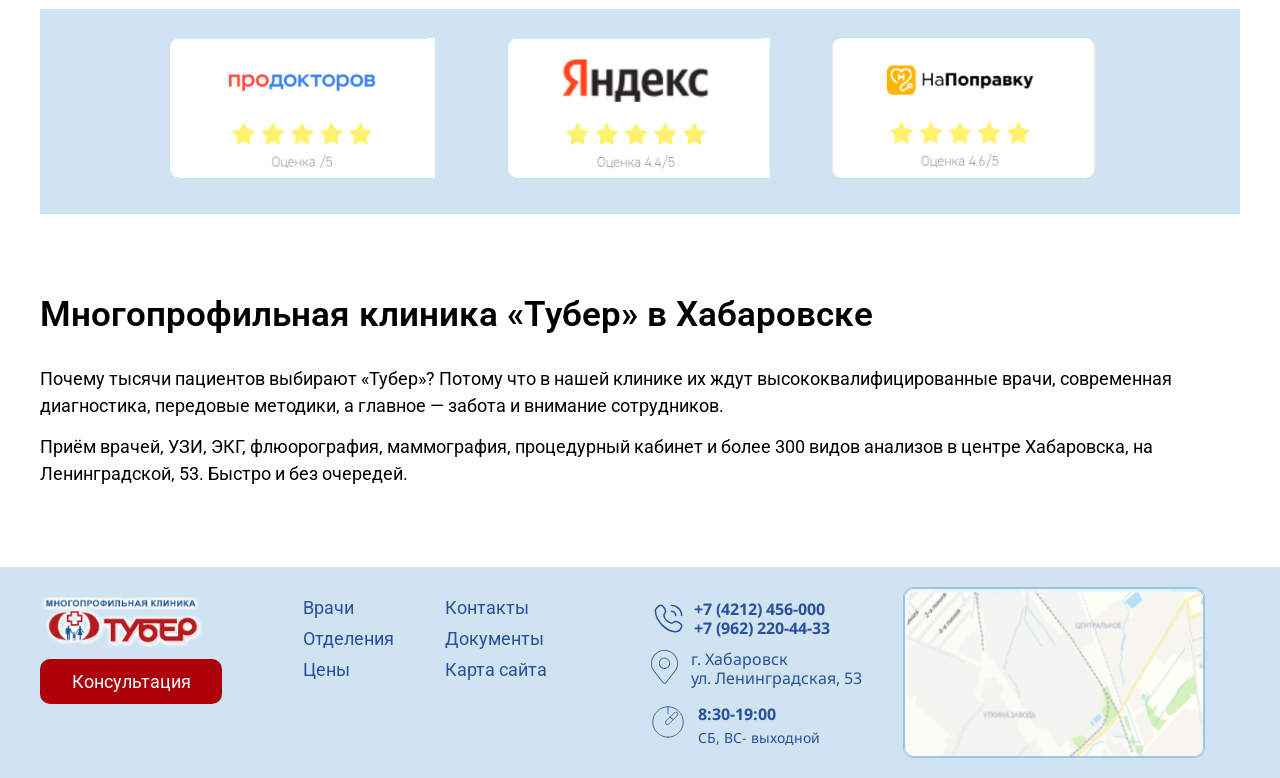
==== commit 6695b802: "Меню по согласованной версии, кнопка меню слева от логотипа, услуги в 2 вкладки Пункты меню: О центр" ====
--- a/index.html
+++ b/index.html
@@ -4,7 +4,7 @@
   <meta charset="UTF-8">
   <meta name="viewport" content="width=device-width, initial-scale=1">
   <title>Многопрофильная клиника «Тубер» в Хабаровске</title>
-  <meta name="description" content="Многопрофильная клиника «Тубер» в Хабаровске: приём врачей, УЗИ, флюорография, маммография, дневной стационар.">
+  <meta name="description" content="Многопрофильная клиника «Тубер» в Хабаровске: приём врачей, УЗИ, ЭКГ, флюорография, маммография, анализы, процедурный кабинет.">
   <link rel="preconnect" href="https://fonts.googleapis.com">
   <link rel="preconnect" href="https://fonts.gstatic.com" crossorigin>
   <link rel="stylesheet" href="https://fonts.googleapis.com/css2?family=Droid+Sans:wght@400;700&family=Noto+Sans:wght@400;700&family=Roboto+Condensed&family=Roboto:wght@400;600;700&display=swap">
@@ -45,24 +45,28 @@
         <button class="icon-btn header__a11y header__a11y--mobile" type="button" aria-label="Версия для слабовидящих">
           <img src="assets/icons/eye.svg" width="26" height="26" alt="">
         </button>
-        <button class="header__burger" type="button" aria-label="Меню" aria-expanded="false" aria-controls="header-menu" data-menu-toggle>
+        <button class="header__burger" type="button" aria-label="Меню" aria-expanded="false" aria-controls="site-menu" data-menu-toggle>
           <img src="assets/icons/burger.svg" width="50" height="12" alt="">
         </button>
       </div>
     </div>
 
-    <div class="header__main" id="header-menu">
+    <div class="header__main">
       <div class="container header__main-inner">
+        <button class="icon-btn menu-btn" type="button" aria-label="Меню" aria-expanded="false" aria-controls="site-menu" data-menu-toggle>
+          <span class="menu-btn__lines" aria-hidden="true"></span>
+        </button>
+
         <a class="logo header__logo" href="/">
           <img src="assets/img/logo.png" width="195" height="60" alt="Многопрофильная клиника «Тубер»">
         </a>
 
         <nav class="nav header__nav" aria-label="Основное меню">
           <ul class="nav__list">
-            <li><a class="nav__link" href="/uslugi">Услуги</a></li>
+            <li><a class="nav__link" href="/o-tsentre">О центре</a></li>
             <li><a class="nav__link" href="/vrachi">Врачи</a></li>
             <li><a class="nav__link" href="/diagnostika">Диагностика</a></li>
-            <li><a class="nav__link" href="/inektsii">Инъекции</a></li>
+            <li><a class="nav__link" href="/protsedurnyj-kabinet">Процедурный кабинет</a></li>
             <li><a class="nav__link" href="/prajs">Цены</a></li>
             <li><a class="nav__link" href="/kontakty">Контакты</a></li>
           </ul>
@@ -80,6 +84,20 @@
         </form>
       </div>
     </div>
+
+    <!-- Dropdown menu over the page: opened by the burger (mobile) and the square menu button (desktop) -->
+    <nav class="menu" id="site-menu" aria-label="Меню сайта">
+      <ul class="menu__list">
+        <li><a class="menu__link" href="/o-tsentre">О центре</a></li>
+        <li><a class="menu__link" href="/uslugi">Услуги</a></li>
+        <li><a class="menu__link" href="/vrachi">Врачи</a></li>
+        <li><a class="menu__link" href="/diagnostika">Диагностика</a></li>
+        <li><a class="menu__link" href="/protsedurnyj-kabinet">Процедурный кабинет</a></li>
+        <li><a class="menu__link" href="/prajs">Цены</a></li>
+        <li><a class="menu__link" href="/informatsiya-dlya-patsientov">Информация для пациентов</a></li>
+        <li><a class="menu__link" href="/kontakty">Контакты</a></li>
+      </ul>
+    </nav>
   </header>
 
   <main>
@@ -114,7 +132,7 @@
             <div class="container hero__inner">
               <div class="hero__content">
                 <p class="hero__title">ПРИЁМ ВРАЧЕЙ</p>
-                <p class="hero__subtitle">Терапевт, невролог, ЛОР</p>
+                <p class="hero__subtitle">Терапевт, кардиолог, эндокринолог</p>
                 <p class="hero__text">Опытные специалисты<br>в центре города</p>
                 <a class="btn btn--primary hero__btn" href="/vrachi">Узнать больше</a>
               </div>
@@ -158,33 +176,33 @@
         <h2 class="section__title">Услуги</h2>
 
         <div class="services__tabs" data-tabs>
-          <button class="services__tab" type="button" aria-expanded="true" aria-controls="services-directions" data-tab>Направления</button>
-          <div class="services__panel" id="services-directions" data-tab-panel>
+          <button class="services__tab" type="button" aria-expanded="true" aria-controls="services-medical" data-tab>Медицинские услуги</button>
+          <div class="services__panel" id="services-medical" data-tab-panel>
+            <ul class="services__list">
+              <li><a href="/diagnostika/mammografiya">Маммография</a></li>
+              <li><a href="/diagnostika/flyuorografiya">Флюорография</a></li>
+              <li><a href="/diagnostika/uzi">УЗИ</a></li>
+              <li><a href="/diagnostika/ekg">ЭКГ</a></li>
+              <li><a href="/analizy">Анализы</a></li>
+              <li><a href="/protsedurnyj-kabinet">Процедурный кабинет</a></li>
+            </ul>
+            <p class="services__subtitle">Приём ведут специалисты:</p>
             <ul class="services__list">
               <li><a href="/vrachi/infektsionist">Инфекционист</a></li>
               <li><a href="/vrachi/kardiolog">Кардиолог</a></li>
               <li><a href="/vrachi/nejrokhirurg">Нейрохирург</a></li>
               <li><a href="/vrachi/terapevt">Терапевт</a></li>
               <li><a href="/vrachi/endokrinolog">Эндокринолог</a></li>
+              <li><a href="/vrachi/rentgenolog">Рентгенолог</a></li>
+              <li><a href="/vrachi/uzi">Врач УЗИ</a></li>
             </ul>
           </div>
 
-          <button class="services__tab" type="button" aria-expanded="false" aria-controls="services-diagnostics" data-tab>Диагностика</button>
-          <div class="services__panel" id="services-diagnostics" data-tab-panel hidden>
+          <button class="services__tab" type="button" aria-expanded="false" aria-controls="services-procedure" data-tab>Процедурный кабинет</button>
+          <div class="services__panel" id="services-procedure" data-tab-panel hidden>
             <ul class="services__list">
-              <li><a href="/vrachi/uzi">УЗИ, ультразвуковые исследования</a></li>
-              <li><a href="/vrachi/uzi-serdtsa">УЗИ сердца</a></li>
-              <li><a href="/diagnostika/flyuorografiya">Флюорография</a></li>
-              <li><a href="/diagnostika/mammografiya">Маммография</a></li>
-              <li><a href="/vrachi/uzi-shchitovidnoj-zhelezy-i-parashchitovidnykh-zhelez">УЗИ щитовидной железы</a></li>
-            </ul>
-          </div>
-
-          <button class="services__tab" type="button" aria-expanded="false" aria-controls="services-day-hospital" data-tab>Дневной стационар</button>
-          <div class="services__panel" id="services-day-hospital" data-tab-panel hidden>
-            <ul class="services__list">
-              <li><a href="/dnevnoj-statsionar/kapelnitsy">Капельницы</a></li>
-              <li><a href="/inektsii">Инъекции</a></li>
+              <li><a href="/protsedurnyj-kabinet/inektsii">Инъекции</a></li>
+              <li><a href="/protsedurnyj-kabinet/kapelnitsy">Капельницы</a></li>
             </ul>
           </div>
         </div>
@@ -347,7 +365,7 @@
         <h1 class="section__title">Многопрофильная клиника «Тубер» в Хабаровске</h1>
         <div class="about__text">
           <p>Почему тысячи пациентов выбирают «Тубер»? Потому что в нашей клинике их ждут высококвалифицированные врачи, современная диагностика, передовые методики, а главное — забота и внимание сотрудников.</p>
-          <p>Приём врачей, УЗИ, флюорография, маммография, дневной стационар и более 300 видов анализов в центре Хабаровска, на Ленинградской, 53. Быстро и без очередей.</p>
+          <p>Приём врачей, УЗИ, ЭКГ, флюорография, маммография, процедурный кабинет и более 300 видов анализов в центре Хабаровска, на Ленинградской, 53. Быстро и без очередей.</p>
         </div>
       </div>
     </section>
--- a/assets/css/style.css
+++ b/assets/css/style.css
@@ -230,52 +230,92 @@
   margin-left: 20px;
 }
 
-/* Mobile: second row turns into a dropdown panel over the page */
+/* Second row (logo, menu, search) is desktop only; on mobile the burger opens the dropdown menu */
 .header__main {
+  display: none;
+}
+
+.header__main-inner {
+  display: flex;
+}
+
+.nav__list {
+  display: flex;
+}
+
+.nav__link {
+  white-space: nowrap;
+}
+
+.nav__link,
+.menu__link {
+  font-size: 18px;
+  color: var(--c-primary);
+  transition: color 0.2s;
+}
+
+.nav__link:hover,
+.menu__link:hover {
+  color: var(--c-accent);
+}
+
+/* Square menu button: three lines that turn into a cross while the menu is open */
+.menu-btn__lines,
+.menu-btn__lines::before,
+.menu-btn__lines::after {
+  display: block;
+  width: 20px;
+  height: 2px;
+  border-radius: 1px;
+  background: var(--c-primary);
+  transition: transform 0.2s, background-color 0.2s;
+}
+
+.menu-btn__lines::before,
+.menu-btn__lines::after {
+  content: "";
+  transform: translateY(-6px);
+}
+
+.menu-btn__lines::after {
+  transform: translateY(4px);
+}
+
+.menu-btn[aria-expanded="true"] .menu-btn__lines {
+  background: transparent;
+}
+
+.menu-btn[aria-expanded="true"] .menu-btn__lines::before {
+  transform: translateY(0) rotate(45deg);
+}
+
+.menu-btn[aria-expanded="true"] .menu-btn__lines::after {
+  transform: translateY(-2px) rotate(-45deg);
+}
+
+/* Dropdown menu: an overlay panel, it never pushes the page down */
+.menu {
   display: none;
   position: absolute;
   top: calc(100% + 10px);
   right: var(--gutter);
-}
-
-.header.is-menu-open .header__main {
-  display: block;
-}
-
-.header__main-inner {
-  display: flex;
-  padding: 0;
-}
-
-.header__main .header__logo,
-.header__main .header__a11y,
-.header__main .header__search {
-  display: none;
-}
-
-.nav {
   width: 312px;
   max-width: calc(100vw - var(--gutter) * 2);
   padding: 30px 26px 20px;
   border: 1px solid var(--c-sky);
   border-radius: var(--radius);
   background: var(--c-pale);
-}
-
-.nav__list {
+  box-shadow: 0 10px 30px rgb(0 0 0 / 0.08);
+}
+
+.header.is-menu-open .menu {
+  display: block;
+}
+
+.menu__list {
   display: flex;
   flex-direction: column;
   gap: 10px;
-}
-
-.nav__link {
-  font-size: 18px;
-  color: var(--c-primary);
-  transition: color 0.2s;
-}
-
-.nav__link:hover {
-  color: var(--c-accent);
 }
 
 .search {
@@ -340,10 +380,8 @@
     display: none;
   }
 
-  .header__main,
-  .header.is-menu-open .header__main {
+  .header__main {
     display: block;
-    position: static;
   }
 
   .header__main-inner {
@@ -351,41 +389,42 @@
     padding: 12px var(--gutter);
   }
 
-  .header__main .header__logo {
-    display: block;
+  .menu-btn {
+    margin-right: 20px;
   }
 
   /* Larger logo at the client's request; a bit smaller on narrow desktops so the menu still fits */
-  .header__main .header__logo img {
+  .header__logo img {
     width: clamp(138px, 13vw, 195px);
   }
 
-  .header__main .header__a11y {
-    display: inline-flex;
+  .header__main .header__a11y,
+  .header__search {
     margin-left: 13px;
   }
 
-  .header__main .header__search {
-    display: flex;
-    margin-left: 13px;
-  }
-
   .header__nav {
-    align-self: center;
     margin-left: auto;
   }
 
-  .nav {
-    width: auto;
-    max-width: none;
-    padding: 0;
-    border: 0;
-    background: none;
-  }
-
+  /* Narrow desktops (1024–1239px): smaller menu text and search so the row fits */
   .nav__list {
-    flex-direction: row;
-    gap: 24px;
+    gap: 14px;
+  }
+
+  .nav__link {
+    font-size: 15px;
+  }
+
+  .header__search {
+    width: 170px;
+  }
+
+  /* The dropdown opens under the menu button, at the left edge of the content */
+  .menu {
+    top: 100%;
+    right: auto;
+    left: max(var(--gutter), calc((100% - 1200px) / 2));
   }
 }
 
@@ -398,12 +437,16 @@
     padding-left: calc(var(--gutter) + 103px);
   }
 
-  .header__nav {
-    flex: 0 1 637px;
-  }
-
   .nav__list {
-    justify-content: space-between;
+    gap: 16px;
+  }
+
+  .nav__link {
+    font-size: 18px;
+  }
+
+  .header__search {
+    width: 215px;
   }
 }
 
@@ -598,12 +641,18 @@
   color: var(--c-primary);
 }
 
+.services__subtitle {
+  margin-block: 24px 10px;
+  font-size: 18px;
+  font-weight: 700;
+}
+
 @media (min-width: 1024px) {
+  /* Tabs in one row, a third of the width each; the open panel sits under its own tab */
   .services__tabs {
     grid-template-columns: repeat(3, minmax(0, 1fr));
-    gap: 0 20px;
-    border-radius: var(--radius);
-    background: var(--c-pale);
+    grid-auto-columns: minmax(0, 1fr);
+    gap: 20px;
   }
 
   .services__tab {
@@ -613,9 +662,15 @@
 
   .services__panel {
     grid-row: 2;
-    grid-column: 1 / -1;
-    padding: 35px 31px;
-    background: none;
+    padding: 30px 40px;
+  }
+
+  .services__panel:nth-of-type(2) {
+    grid-column: 2;
+  }
+
+  .services__panel:nth-of-type(3) {
+    grid-column: 3;
   }
 }
 
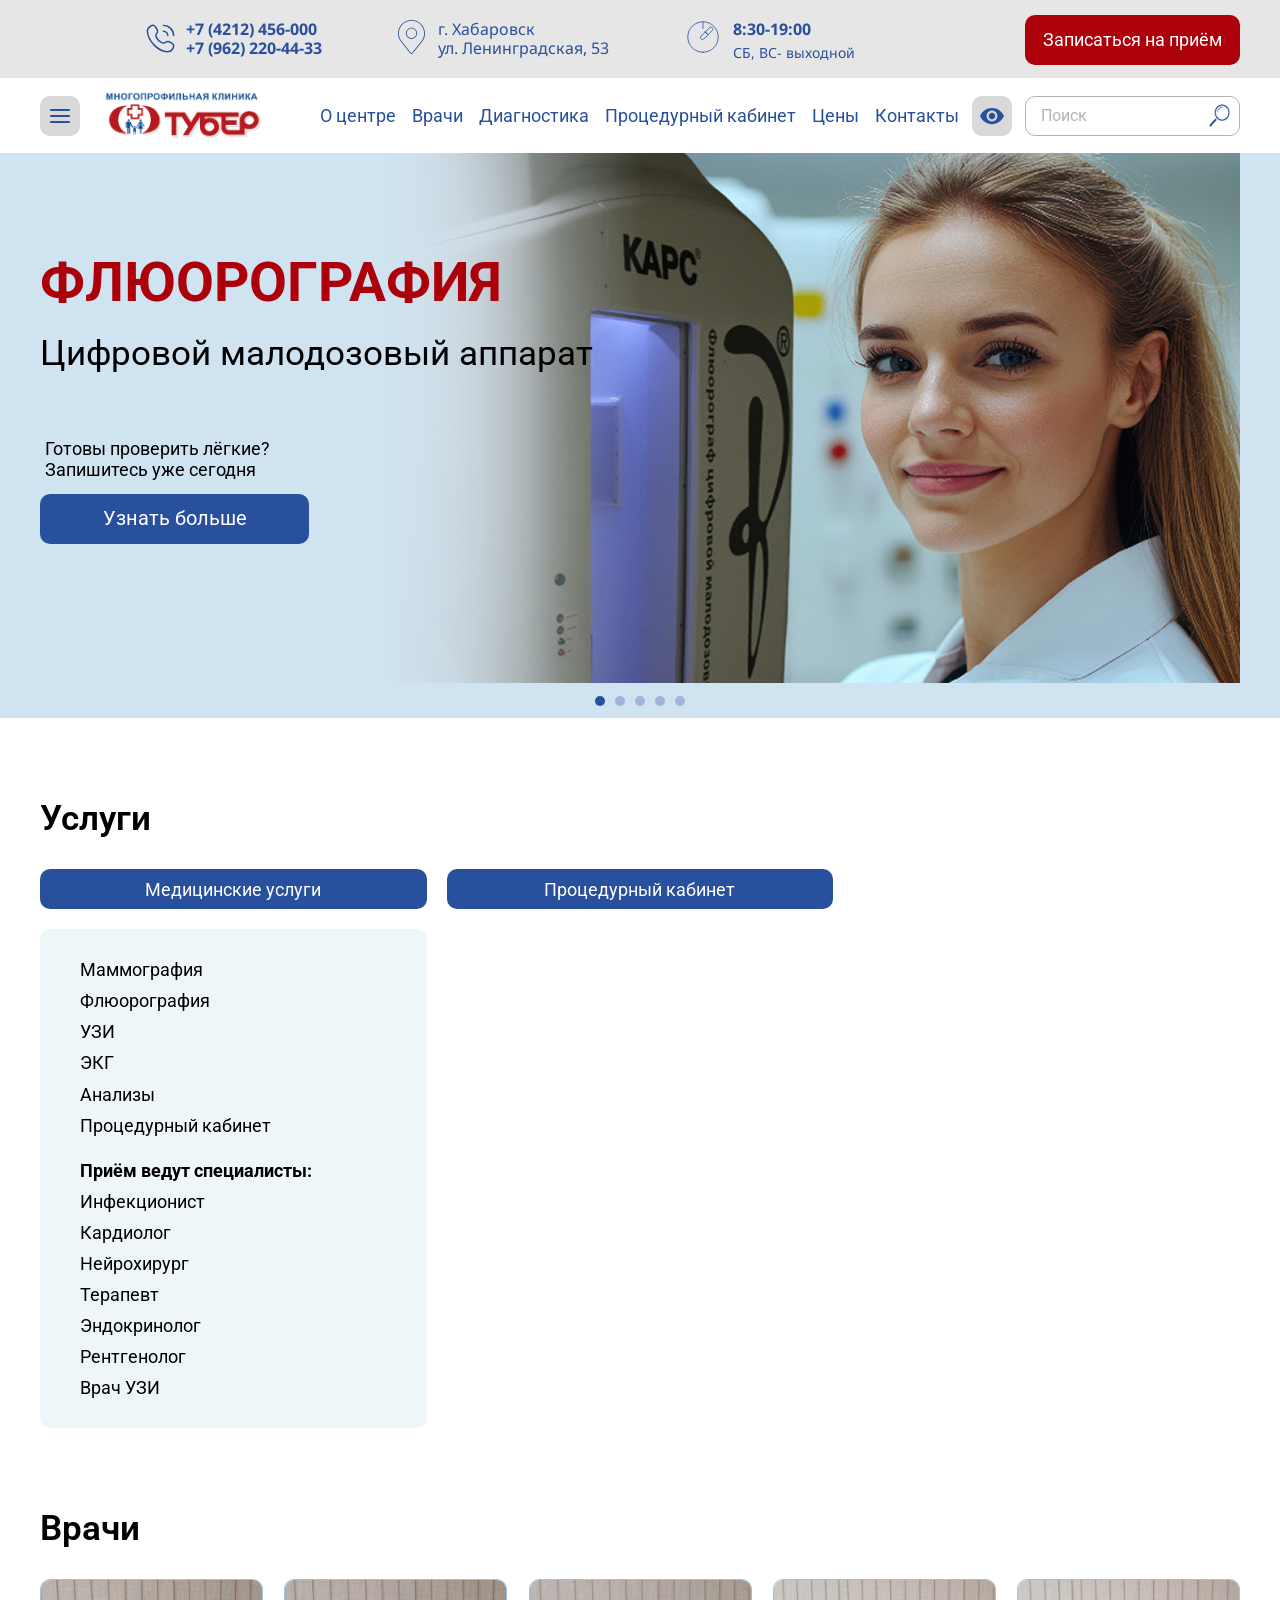
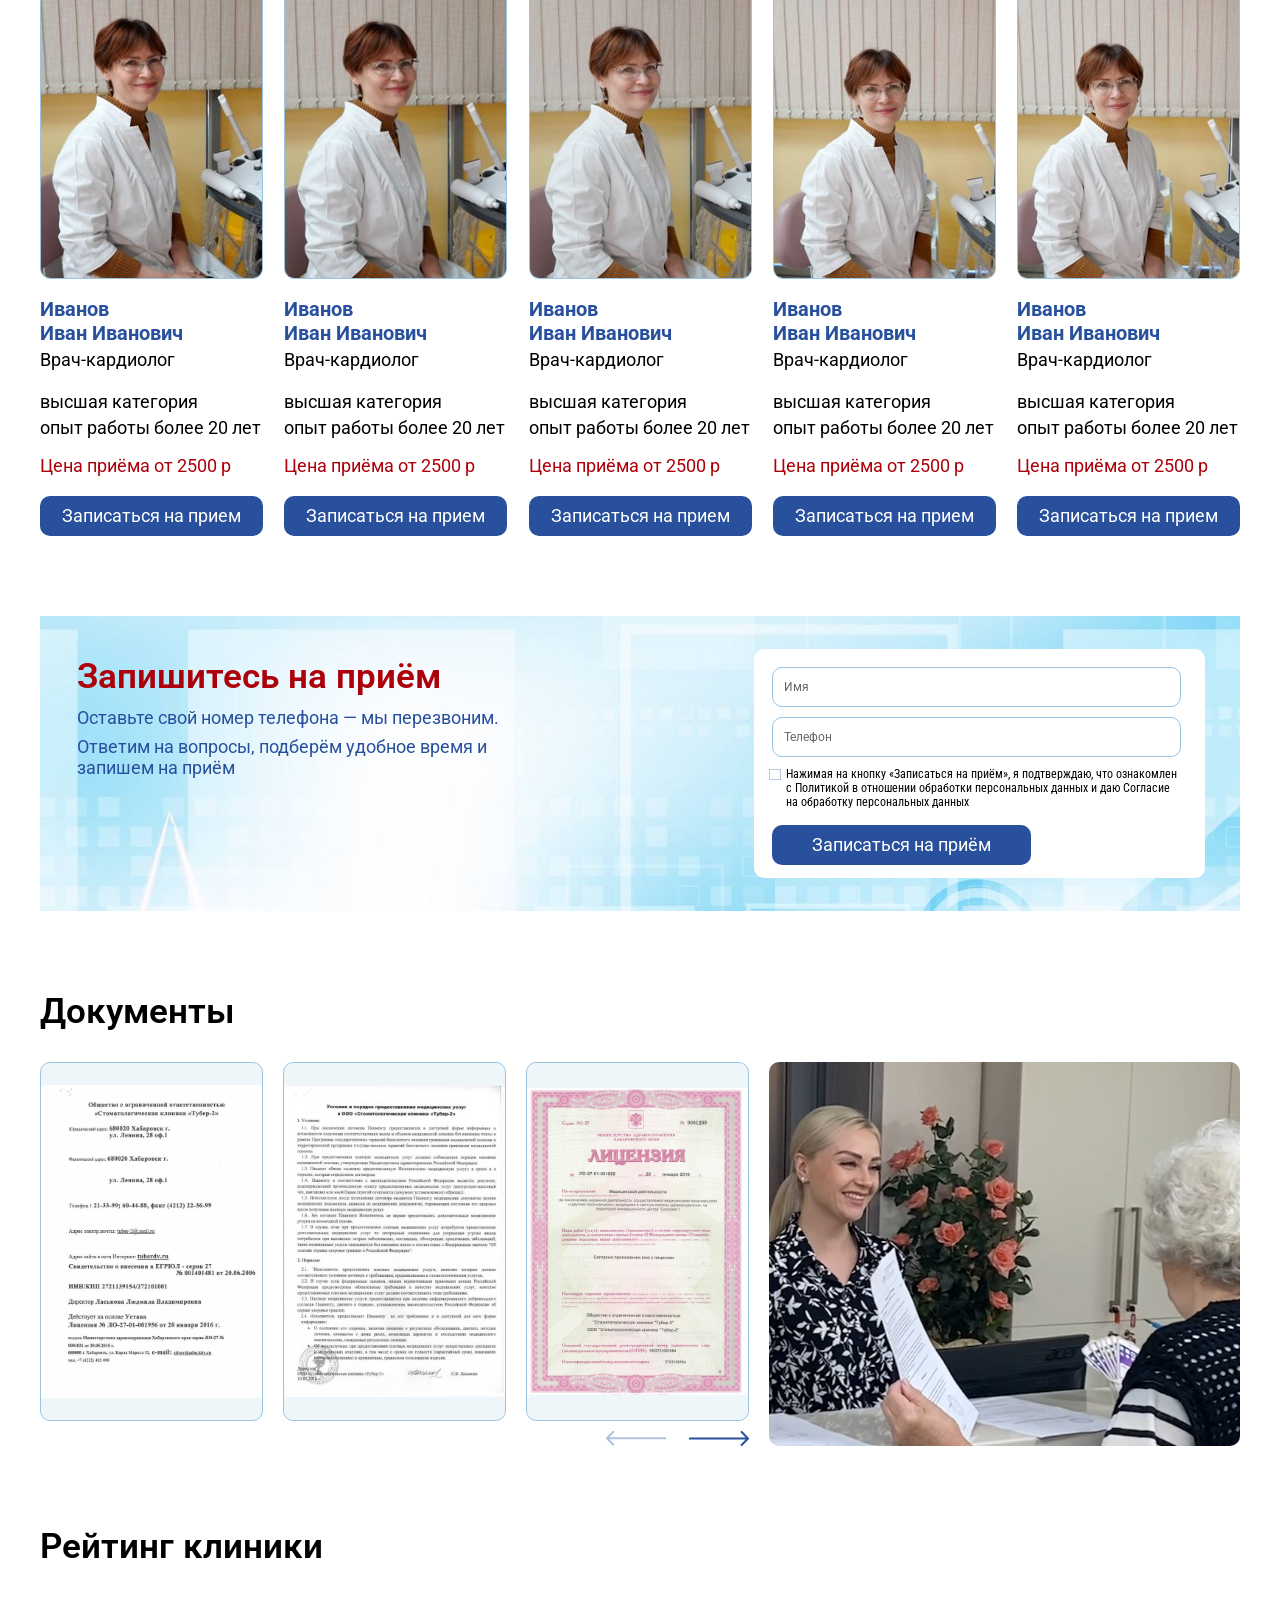
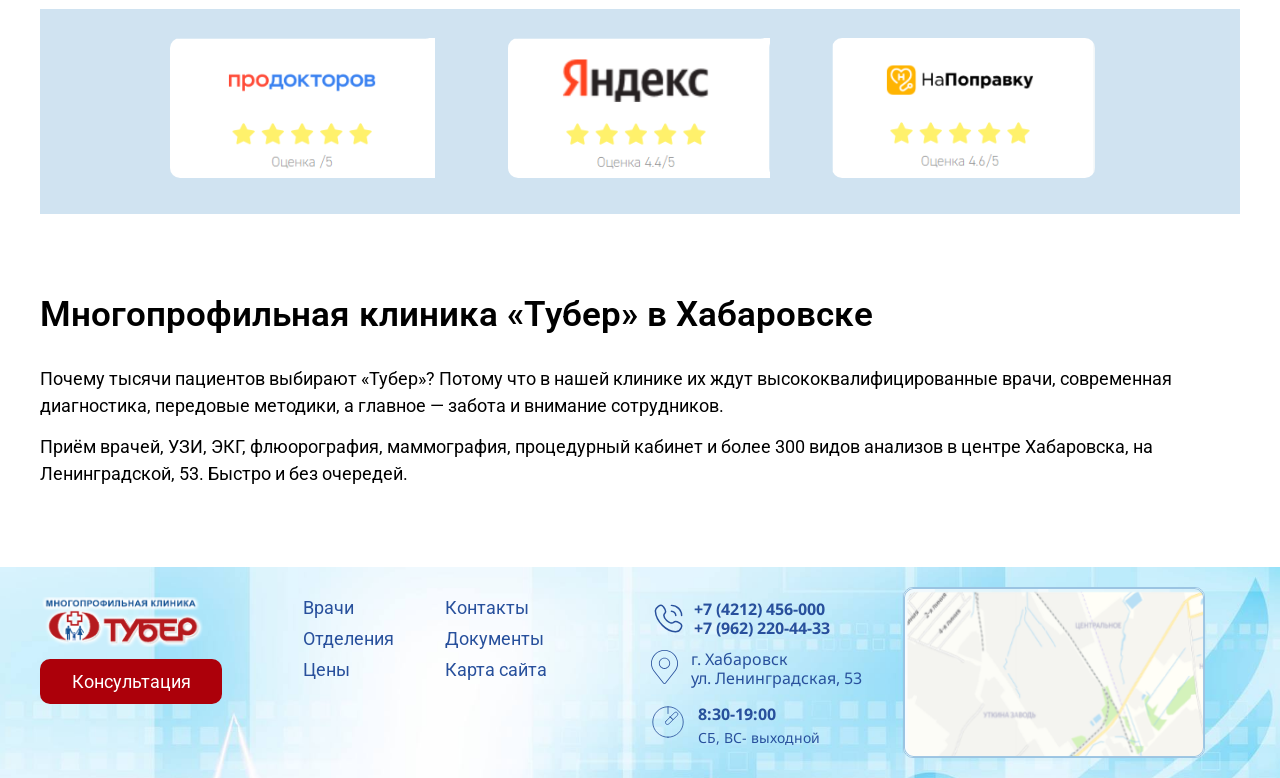
==== commit 0ffb7a87: "Страницы УЗИ, Флюорография, Маммография, Контакты УЗИ — по макету клиента: шапка страницы (хлебные к" ====
--- a/index.html
+++ b/index.html
@@ -7,7 +7,7 @@
   <meta name="description" content="Многопрофильная клиника «Тубер» в Хабаровске: приём врачей, УЗИ, ЭКГ, флюорография, маммография, анализы, процедурный кабинет.">
   <link rel="preconnect" href="https://fonts.googleapis.com">
   <link rel="preconnect" href="https://fonts.gstatic.com" crossorigin>
-  <link rel="stylesheet" href="https://fonts.googleapis.com/css2?family=Droid+Sans:wght@400;700&family=Noto+Sans:wght@400;700&family=Roboto+Condensed&family=Roboto:wght@400;600;700&display=swap">
+  <link rel="stylesheet" href="https://fonts.googleapis.com/css2?family=Droid+Sans:wght@400;700&family=Noto+Sans:wght@400;700&family=Roboto+Condensed:wght@400;700&family=Roboto:wght@400;600;700&display=swap">
   <link rel="stylesheet" href="https://cdn.jsdelivr.net/npm/swiper@11.2.10/swiper-bundle.min.css">
   <link rel="stylesheet" href="assets/css/style.css">
 </head>
@@ -57,7 +57,7 @@
           <span class="menu-btn__lines" aria-hidden="true"></span>
         </button>
 
-        <a class="logo header__logo" href="/">
+        <a class="logo header__logo" href="index.html">
           <img src="assets/img/logo.png" width="195" height="60" alt="Многопрофильная клиника «Тубер»">
         </a>
 
@@ -68,7 +68,7 @@
             <li><a class="nav__link" href="/diagnostika">Диагностика</a></li>
             <li><a class="nav__link" href="/protsedurnyj-kabinet">Процедурный кабинет</a></li>
             <li><a class="nav__link" href="/prajs">Цены</a></li>
-            <li><a class="nav__link" href="/kontakty">Контакты</a></li>
+            <li><a class="nav__link" href="kontakty.html">Контакты</a></li>
           </ul>
         </nav>
 
@@ -95,7 +95,7 @@
         <li><a class="menu__link" href="/protsedurnyj-kabinet">Процедурный кабинет</a></li>
         <li><a class="menu__link" href="/prajs">Цены</a></li>
         <li><a class="menu__link" href="/informatsiya-dlya-patsientov">Информация для пациентов</a></li>
-        <li><a class="menu__link" href="/kontakty">Контакты</a></li>
+        <li><a class="menu__link" href="kontakty.html">Контакты</a></li>
       </ul>
     </nav>
   </header>
@@ -110,7 +110,7 @@
                 <p class="hero__title">ФЛЮОРОГРАФИЯ</p>
                 <p class="hero__subtitle">Цифровой малодозовый аппарат</p>
                 <p class="hero__text">Готовы проверить лёгкие?<br>Запишитесь уже сегодня</p>
-                <a class="btn btn--primary hero__btn" href="/diagnostika/flyuorografiya">Узнать больше</a>
+                <a class="btn btn--primary hero__btn" href="flyuorografiya.html">Узнать больше</a>
               </div>
               <img class="hero__image" src="assets/img/hero-fluorography.png" width="857" height="530" alt="Цифровой малодозовый флюорограф">
             </div>
@@ -122,7 +122,7 @@
                 <p class="hero__title">УЗИ</p>
                 <p class="hero__subtitle">Ультразвуковая диагностика</p>
                 <p class="hero__text">Быстро, качественно,<br>без очередей</p>
-                <a class="btn btn--primary hero__btn" href="/diagnostika">Узнать больше</a>
+                <a class="btn btn--primary hero__btn" href="uzi.html">Узнать больше</a>
               </div>
               <img class="hero__image" src="assets/img/hero-uzi.jpg" width="637" height="394" alt="Кабинет УЗИ" loading="lazy">
             </div>
@@ -158,7 +158,7 @@
                 <p class="hero__title">КЛИНИКА «ТУБЕР»</p>
                 <p class="hero__subtitle">В центре Хабаровска</p>
                 <p class="hero__text">ул. Ленинградская, 53<br>ПН-ПТ 8:30-19:00</p>
-                <a class="btn btn--primary hero__btn" href="/kontakty">Как добраться</a>
+                <a class="btn btn--primary hero__btn" href="kontakty.html">Как добраться</a>
               </div>
               <img class="hero__image" src="assets/img/hero-clinic.jpg" width="1200" height="742" alt="Здание клиники «Тубер» на Ленинградской, 53" loading="lazy">
             </div>
@@ -179,9 +179,9 @@
           <button class="services__tab" type="button" aria-expanded="true" aria-controls="services-medical" data-tab>Медицинские услуги</button>
           <div class="services__panel" id="services-medical" data-tab-panel>
             <ul class="services__list">
-              <li><a href="/diagnostika/mammografiya">Маммография</a></li>
-              <li><a href="/diagnostika/flyuorografiya">Флюорография</a></li>
-              <li><a href="/diagnostika/uzi">УЗИ</a></li>
+              <li><a href="mammografiya.html">Маммография</a></li>
+              <li><a href="flyuorografiya.html">Флюорография</a></li>
+              <li><a href="uzi.html">УЗИ</a></li>
               <li><a href="/diagnostika/ekg">ЭКГ</a></li>
               <li><a href="/analizy">Анализы</a></li>
               <li><a href="/protsedurnyj-kabinet">Процедурный кабинет</a></li>
@@ -374,7 +374,7 @@
   <footer class="footer">
     <div class="container footer__inner">
       <div class="footer__brand">
-        <a class="logo" href="/">
+        <a class="logo" href="index.html">
           <img src="assets/img/logo.png" width="164" height="50" alt="Многопрофильная клиника «Тубер»">
         </a>
         <a class="btn btn--accent footer__btn" href="#appointment">Консультация</a>
@@ -387,7 +387,7 @@
           <li><a href="/prajs">Цены</a></li>
         </ul>
         <ul class="footer__menu">
-          <li><a href="/kontakty">Контакты</a></li>
+          <li><a href="kontakty.html">Контакты</a></li>
           <li><a href="/dokumenty">Документы</a></li>
           <li><a href="/karta-sajta">Карта сайта</a></li>
         </ul>
--- a/assets/css/style.css
+++ b/assets/css/style.css
@@ -1,5 +1,5 @@
 /* =========================================================
-   Тубер — главная страница
+   Тубер — стили сайта (главная + внутренние страницы)
    Mobile first: base styles = макет 440px, @media (min-width: 1024px) = макет 1920px
    ========================================================= */
 
@@ -43,6 +43,12 @@
   box-sizing: border-box;
 }
 
+@media (prefers-reduced-motion: no-preference) {
+  html {
+    scroll-behavior: smooth;
+  }
+}
+
 body {
   margin: 0;
   font-family: var(--font-base);
@@ -737,6 +743,16 @@
   font-size: 16px;
 }
 
+/* A card without a price (e.g. a diagnostics doctor): keep the same gap above the button */
+.doctor-card > :nth-last-child(2):not(.doctor-card__price) {
+  margin-bottom: 20px;
+}
+
+/* Nothing to swipe (all cards fit): hide the swipe hint */
+.doctors__slider.is-locked .doctors__hint {
+  display: none;
+}
+
 @media (min-width: 1024px) {
   .doctors__hint {
     display: none;
@@ -780,7 +796,7 @@
 .appointment__box {
   margin-inline: calc(var(--gutter) * -1);
   padding: 30px var(--gutter) 22px;
-  background: var(--c-sky);
+  background: var(--c-sky) url("../img/pattern-bg.jpg") center / cover no-repeat;
 }
 
 .appointment__title {
@@ -1073,7 +1089,7 @@
 .footer {
   margin-top: 51px;
   padding-block: 20px 23px;
-  background: var(--c-sky);
+  background: var(--c-sky) url("../img/pattern-bg.jpg") center / cover no-repeat;
 }
 
 .footer__inner {
@@ -1248,3 +1264,464 @@
     height: 169px;
   }
 }
+
+/* =========================================================
+   Внутренние страницы (УЗИ, Флюорография, Маммография, Контакты)
+   ========================================================= */
+
+/* ---------- Page hero: breadcrumbs, title, short list, button, photo ---------- */
+.page-hero {
+  background: var(--c-pale) url("../img/page-hero-bg.jpg") center / cover no-repeat;
+}
+
+.page-hero__inner {
+  display: grid;
+  gap: 20px;
+  padding-block: 16px 30px;
+}
+
+.breadcrumbs__list {
+  display: flex;
+  flex-wrap: wrap;
+  gap: 4px 8px;
+  margin: 0;
+  padding: 0;
+  list-style: none;
+  font-size: 14px;
+}
+
+.breadcrumbs__item + .breadcrumbs__item::before {
+  content: "/";
+  margin-right: 8px;
+}
+
+.breadcrumbs a:hover {
+  color: var(--c-primary);
+}
+
+.page-hero__title {
+  font-size: 35px;
+  font-weight: 700;
+  color: var(--c-accent);
+}
+
+.page-hero__list {
+  display: flex;
+  flex-direction: column;
+  gap: 8px;
+  margin-top: 16px;
+  font-size: 16px;
+}
+
+.page-hero__list li::before {
+  content: "– ";
+}
+
+.page-hero__btn {
+  min-height: 45px;
+  margin-top: 24px;
+  padding-inline: 30px;
+}
+
+.page-hero__image {
+  width: 100%;
+  aspect-ratio: 3 / 2;
+  border-radius: var(--radius);
+  object-fit: cover;
+}
+
+@media (min-width: 1024px) {
+  .page-hero__inner {
+    grid-template-columns: minmax(0, 1fr) minmax(0, 600px);
+    grid-template-areas:
+      "crumbs crumbs"
+      "content image";
+    column-gap: 40px;
+    padding-block: 15px 30px;
+  }
+
+  .breadcrumbs {
+    grid-area: crumbs;
+    font-size: 16px;
+  }
+
+  .page-hero__content {
+    grid-area: content;
+    align-self: center;
+    padding-left: 60px;
+  }
+
+  .page-hero__image {
+    grid-area: image;
+  }
+
+  .page-hero__title {
+    font-size: 55px;
+  }
+
+  .page-hero__list {
+    gap: 10px;
+    margin-top: 28px;
+    font-size: 18px;
+  }
+
+  .page-hero__btn {
+    min-height: 50px;
+    margin-top: 40px;
+    font-size: 20px;
+  }
+}
+
+/* A page without a photo (Контакты): breadcrumbs and title only */
+.page-hero--simple .page-hero__inner {
+  grid-template-columns: none;
+  grid-template-areas: none;
+  gap: 16px;
+  padding-block: 16px 30px;
+}
+
+.page-hero--simple .breadcrumbs,
+.page-hero--simple .page-hero__content {
+  grid-area: auto;
+  padding-left: 0;
+}
+
+/* ---------- In-page navigation: Услуги | Врачи | Цены ---------- */
+.page-nav {
+  border-block: 1px solid var(--c-primary);
+  background: var(--c-white);
+}
+
+.page-nav__list {
+  display: flex;
+  flex-wrap: wrap;
+  align-items: center;
+  min-height: 44px;
+  padding-block: 6px;
+}
+
+.page-nav__list li + li::before {
+  content: "|";
+  margin-inline: 16px;
+  font-weight: 700;
+  color: var(--c-primary);
+}
+
+.page-nav__link {
+  font-family: var(--font-condensed);
+  font-size: 18px;
+  font-weight: 700;
+  text-transform: uppercase;
+  color: var(--c-primary);
+  transition: color 0.2s;
+}
+
+.page-nav__link:hover {
+  color: var(--c-accent);
+}
+
+@media (min-width: 1024px) {
+  .page-nav__list {
+    padding-left: 60px;
+  }
+
+  .page-nav__list li + li::before {
+    margin-inline: 30px;
+  }
+
+  .page-nav__link {
+    font-size: 20px;
+  }
+}
+
+/* ---------- Service search + list of service types ---------- */
+.service-search {
+  display: flex;
+  align-items: center;
+  gap: 10px;
+  height: 48px;
+  padding-inline: 16px 8px;
+  border: 1px solid var(--c-muted);
+  border-radius: var(--radius);
+  background: var(--c-white);
+}
+
+.service-search__input {
+  flex: 1;
+  min-width: 0;
+  height: 100%;
+  padding: 0;
+  border: 0;
+  outline: 0;
+  background: transparent;
+  font-size: 16px;
+}
+
+.service-search__input::placeholder {
+  color: var(--c-placeholder);
+}
+
+.service-search__input::-webkit-search-cancel-button {
+  -webkit-appearance: none;
+}
+
+.service-search__clear {
+  width: 32px;
+  height: 32px;
+  border-radius: 50%;
+  font-size: 22px;
+  line-height: 1;
+  color: var(--c-placeholder);
+}
+
+.service-search__clear:hover {
+  color: var(--c-accent);
+}
+
+.service-search:focus-within {
+  border-color: var(--c-primary);
+}
+
+.service-types {
+  display: flex;
+  flex-direction: column;
+  gap: 12px;
+  margin-top: 20px;
+}
+
+.service-types__btn {
+  font-family: var(--font-condensed);
+  font-size: 20px;
+  text-align: left;
+  color: var(--c-primary);
+  transition: color 0.2s;
+}
+
+.service-types__btn:hover,
+.service-types__btn[aria-pressed="true"] {
+  color: var(--c-accent);
+}
+
+.service-types__btn[aria-pressed="true"] {
+  text-decoration: underline;
+}
+
+@media (min-width: 1024px) {
+  .service-types {
+    gap: 16px;
+    margin-top: 28px;
+    padding-left: 20px;
+  }
+
+  .service-types__btn {
+    font-size: 24px;
+  }
+}
+
+/* ---------- Prices: a tab per doctor or cabinet, a table in each ---------- */
+.price-tabs__list {
+  display: flex;
+  flex-wrap: wrap;
+  gap: 10px;
+}
+
+.price-tabs__tab {
+  min-height: 44px;
+  padding-inline: 18px;
+  border: 1px solid var(--c-primary);
+  border-radius: var(--radius);
+  font-family: var(--font-condensed);
+  font-size: 16px;
+  color: var(--c-primary);
+  transition: background-color 0.2s, color 0.2s;
+}
+
+.price-tabs__tab[aria-selected="true"] {
+  background: var(--c-primary);
+  color: var(--c-white);
+}
+
+.price-tabs__tab:not([aria-selected="true"]):hover {
+  background: var(--c-pale);
+}
+
+.price-tabs__panel {
+  margin-top: 16px;
+  padding: 10px;
+  border-radius: var(--radius);
+  background: var(--c-pale);
+}
+
+.price-table__wrap {
+  overflow-x: auto;
+}
+
+.price-table {
+  width: 100%;
+  border-collapse: collapse;
+  font-size: 14px;
+}
+
+.price-table th,
+.price-table td {
+  padding: 8px 10px;
+  border-bottom: 1px solid var(--c-sky);
+  text-align: left;
+  vertical-align: top;
+}
+
+.price-table th {
+  font-weight: 700;
+  background: var(--c-sky);
+}
+
+.price-table td:not(:first-child),
+.price-table th:not(:first-child) {
+  white-space: nowrap;
+}
+
+.price-table tbody tr:hover {
+  background: var(--c-white);
+}
+
+.price-tabs__empty {
+  padding: 16px 10px;
+  color: var(--c-placeholder);
+}
+
+@media (min-width: 1024px) {
+  .price-tabs__tab {
+    min-height: 46px;
+    padding-inline: 24px;
+    font-size: 20px;
+  }
+
+  .price-tabs__panel {
+    margin-top: 20px;
+    padding: 20px;
+  }
+
+  .price-table {
+    font-size: 16px;
+  }
+
+  .price-table th,
+  .price-table td {
+    padding: 10px 14px;
+  }
+}
+
+/* ---------- Doctor card without a photo yet ---------- */
+.doctor-card__photo--empty {
+  object-fit: contain;
+}
+
+/* ---------- Contacts ---------- */
+.contacts__layout {
+  display: grid;
+  gap: 24px;
+}
+
+.contacts__info {
+  display: grid;
+  gap: 20px;
+}
+
+.contacts__cards {
+  display: grid;
+  gap: 12px;
+}
+
+.contacts__card {
+  display: flex;
+  align-items: flex-start;
+  gap: 14px;
+  padding: 18px;
+  border-radius: var(--radius);
+  background: var(--c-pale);
+}
+
+.contacts__icon {
+  flex-shrink: 0;
+  width: 30px;
+  height: 30px;
+  object-fit: contain;
+}
+
+.contacts__label {
+  margin-bottom: 6px;
+  font-size: 18px;
+  font-weight: 700;
+}
+
+.contacts__text {
+  display: flex;
+  flex-direction: column;
+  gap: 4px;
+  font-size: 16px;
+}
+
+.contacts__text a {
+  color: var(--c-primary);
+}
+
+.contacts__text a:hover {
+  text-decoration: underline;
+}
+
+.contacts__note {
+  margin-top: 6px;
+  font-size: 14px;
+  color: var(--c-placeholder);
+}
+
+.contacts__btn {
+  justify-self: start;
+  min-height: 45px;
+  padding-inline: 30px;
+}
+
+.contacts__map {
+  width: 100%;
+  height: 320px;
+  border: 0;
+  border-radius: var(--radius);
+  background: var(--c-pale);
+}
+
+.route__text {
+  display: flex;
+  flex-direction: column;
+  gap: 8px;
+  font-size: 16px;
+  line-height: 1.5;
+}
+
+@media (min-width: 1024px) {
+  .contacts__layout {
+    grid-template-columns: minmax(0, 5fr) minmax(0, 6fr);
+    align-items: start;
+    gap: 40px;
+  }
+
+  .contacts__cards {
+    grid-template-columns: repeat(2, minmax(0, 1fr));
+    gap: 20px;
+  }
+
+  .contacts__card {
+    padding: 24px;
+  }
+
+  .contacts__btn {
+    margin-top: 6px;
+  }
+
+  .contacts__map {
+    height: 460px;
+  }
+
+  .route__text {
+    font-size: 18px;
+  }
+}
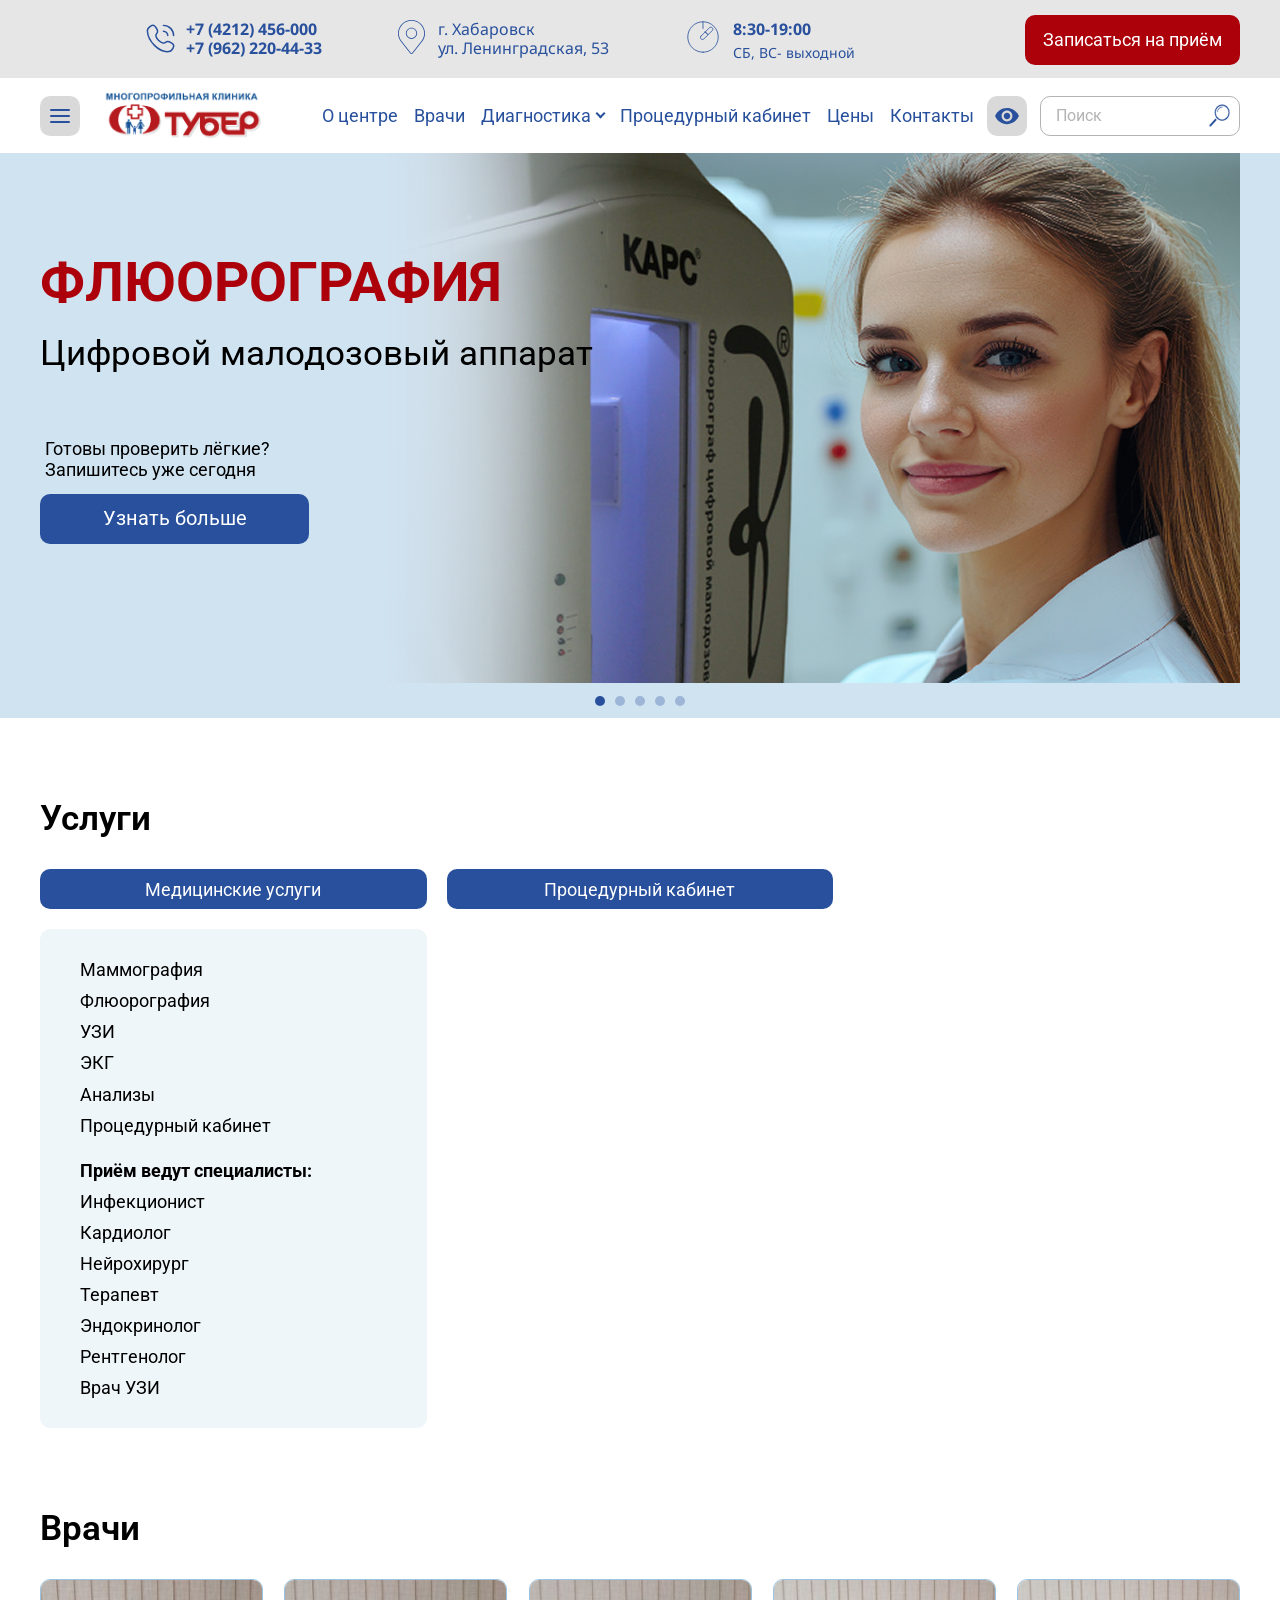
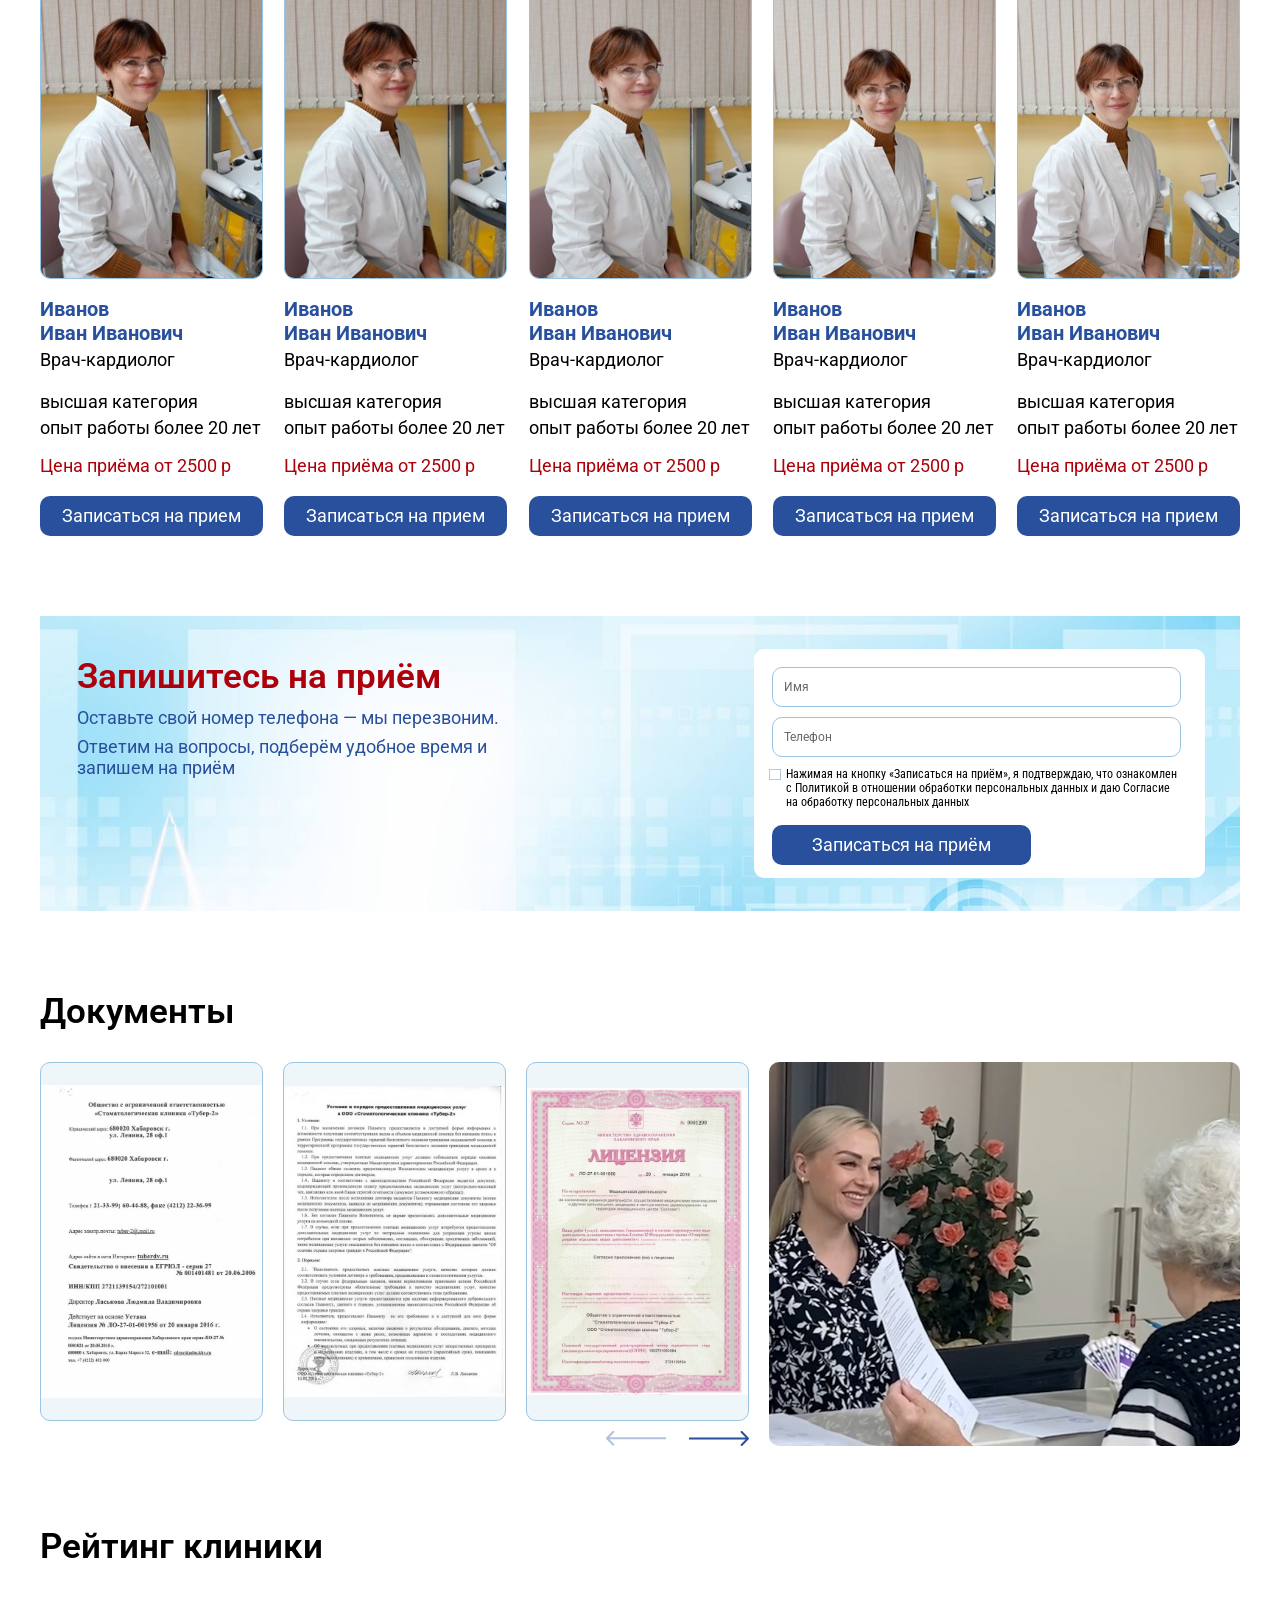
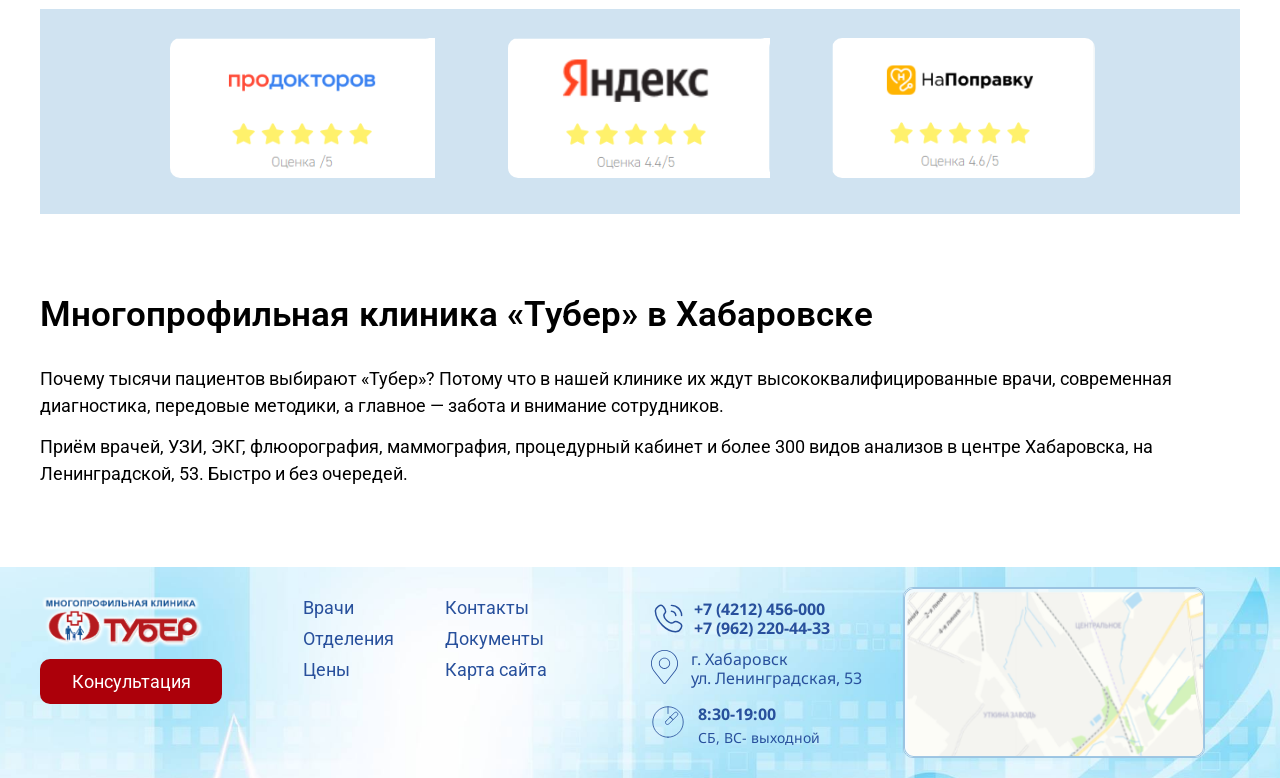
==== commit 74f6b9cd: "Меню: «Диагностика» раскрывает УЗИ, Флюорографию, Маммографию На десктопе — выпадающий список (по на" ====
--- a/index.html
+++ b/index.html
@@ -65,7 +65,16 @@
           <ul class="nav__list">
             <li><a class="nav__link" href="/o-tsentre">О центре</a></li>
             <li><a class="nav__link" href="/vrachi">Врачи</a></li>
-            <li><a class="nav__link" href="/diagnostika">Диагностика</a></li>
+            <li class="nav__item nav__item--dropdown">
+              <button class="nav__link nav__toggle" type="button" aria-expanded="false" aria-controls="nav-diagnostics" data-dropdown-toggle>Диагностика</button>
+              <div class="nav__dropdown" id="nav-diagnostics">
+                <ul class="nav__sub">
+                  <li><a class="nav__sub-link" href="uzi.html">УЗИ</a></li>
+                  <li><a class="nav__sub-link" href="flyuorografiya.html">Флюорография</a></li>
+                  <li><a class="nav__sub-link" href="mammografiya.html">Маммография</a></li>
+                </ul>
+              </div>
+            </li>
             <li><a class="nav__link" href="/protsedurnyj-kabinet">Процедурный кабинет</a></li>
             <li><a class="nav__link" href="/prajs">Цены</a></li>
             <li><a class="nav__link" href="kontakty.html">Контакты</a></li>
@@ -91,7 +100,14 @@
         <li><a class="menu__link" href="/o-tsentre">О центре</a></li>
         <li><a class="menu__link" href="/uslugi">Услуги</a></li>
         <li><a class="menu__link" href="/vrachi">Врачи</a></li>
-        <li><a class="menu__link" href="/diagnostika">Диагностика</a></li>
+        <li>
+          <span class="menu__heading">Диагностика</span>
+          <ul class="menu__sub">
+            <li><a class="menu__link menu__link--sub" href="uzi.html">УЗИ</a></li>
+            <li><a class="menu__link menu__link--sub" href="flyuorografiya.html">Флюорография</a></li>
+            <li><a class="menu__link menu__link--sub" href="mammografiya.html">Маммография</a></li>
+          </ul>
+        </li>
         <li><a class="menu__link" href="/protsedurnyj-kabinet">Процедурный кабинет</a></li>
         <li><a class="menu__link" href="/prajs">Цены</a></li>
         <li><a class="menu__link" href="/informatsiya-dlya-patsientov">Информация для пациентов</a></li>
--- a/assets/css/style.css
+++ b/assets/css/style.css
@@ -265,6 +265,87 @@
   color: var(--c-accent);
 }
 
+/* «Диагностика» in the desktop menu: a dropdown (overlay) opened on hover or click */
+.nav__item--dropdown {
+  position: relative; /* anchor for the dropdown */
+}
+
+.nav__toggle {
+  display: inline-flex;
+  align-items: center;
+  gap: 6px;
+}
+
+.nav__toggle::after {
+  content: "";
+  width: 7px;
+  height: 7px;
+  margin-top: -4px;
+  border-right: 2px solid currentColor;
+  border-bottom: 2px solid currentColor;
+  transform: rotate(45deg);
+  transition: transform 0.2s;
+}
+
+.nav__toggle[aria-expanded="true"]::after {
+  margin-top: 3px;
+  transform: rotate(-135deg);
+}
+
+.nav__dropdown {
+  display: none;
+  position: absolute;
+  top: 100%;
+  left: -18px;
+  z-index: 20;
+  padding-top: 12px; /* keeps hover alive between the item and the panel */
+}
+
+.nav__item--dropdown:hover .nav__dropdown,
+.nav__toggle[aria-expanded="true"] + .nav__dropdown {
+  display: block;
+}
+
+.nav__sub {
+  display: flex;
+  flex-direction: column;
+  gap: 10px;
+  min-width: 220px;
+  padding: 16px 18px;
+  border: 1px solid var(--c-sky);
+  border-radius: var(--radius);
+  background: var(--c-pale);
+  box-shadow: 0 10px 30px rgb(0 0 0 / 0.08);
+}
+
+.nav__sub-link {
+  font-size: 18px;
+  white-space: nowrap;
+  color: var(--c-primary);
+  transition: color 0.2s;
+}
+
+.nav__sub-link:hover {
+  color: var(--c-accent);
+}
+
+/* Dropdown menu: a group with its own sub-items */
+.menu__heading {
+  font-size: 18px;
+  color: var(--c-primary);
+}
+
+.menu__sub {
+  display: flex;
+  flex-direction: column;
+  gap: 8px;
+  margin: 8px 0 2px 16px;
+}
+
+.menu__link--sub {
+  font-size: 16px;
+}
+
 /* Square menu button: three lines that turn into a cross while the menu is open */
 .menu-btn__lines,
 .menu-btn__lines::before,
@@ -415,7 +496,7 @@
 
   /* Narrow desktops (1024–1239px): smaller menu text and search so the row fits */
   .nav__list {
-    gap: 14px;
+    gap: 12px;
   }
 
   .nav__link {
@@ -423,7 +504,7 @@
   }
 
   .header__search {
-    width: 170px;
+    width: 150px;
   }
 
   /* The dropdown opens under the menu button, at the left edge of the content */
@@ -452,7 +533,7 @@
   }
 
   .header__search {
-    width: 215px;
+    width: 200px;
   }
 }
 
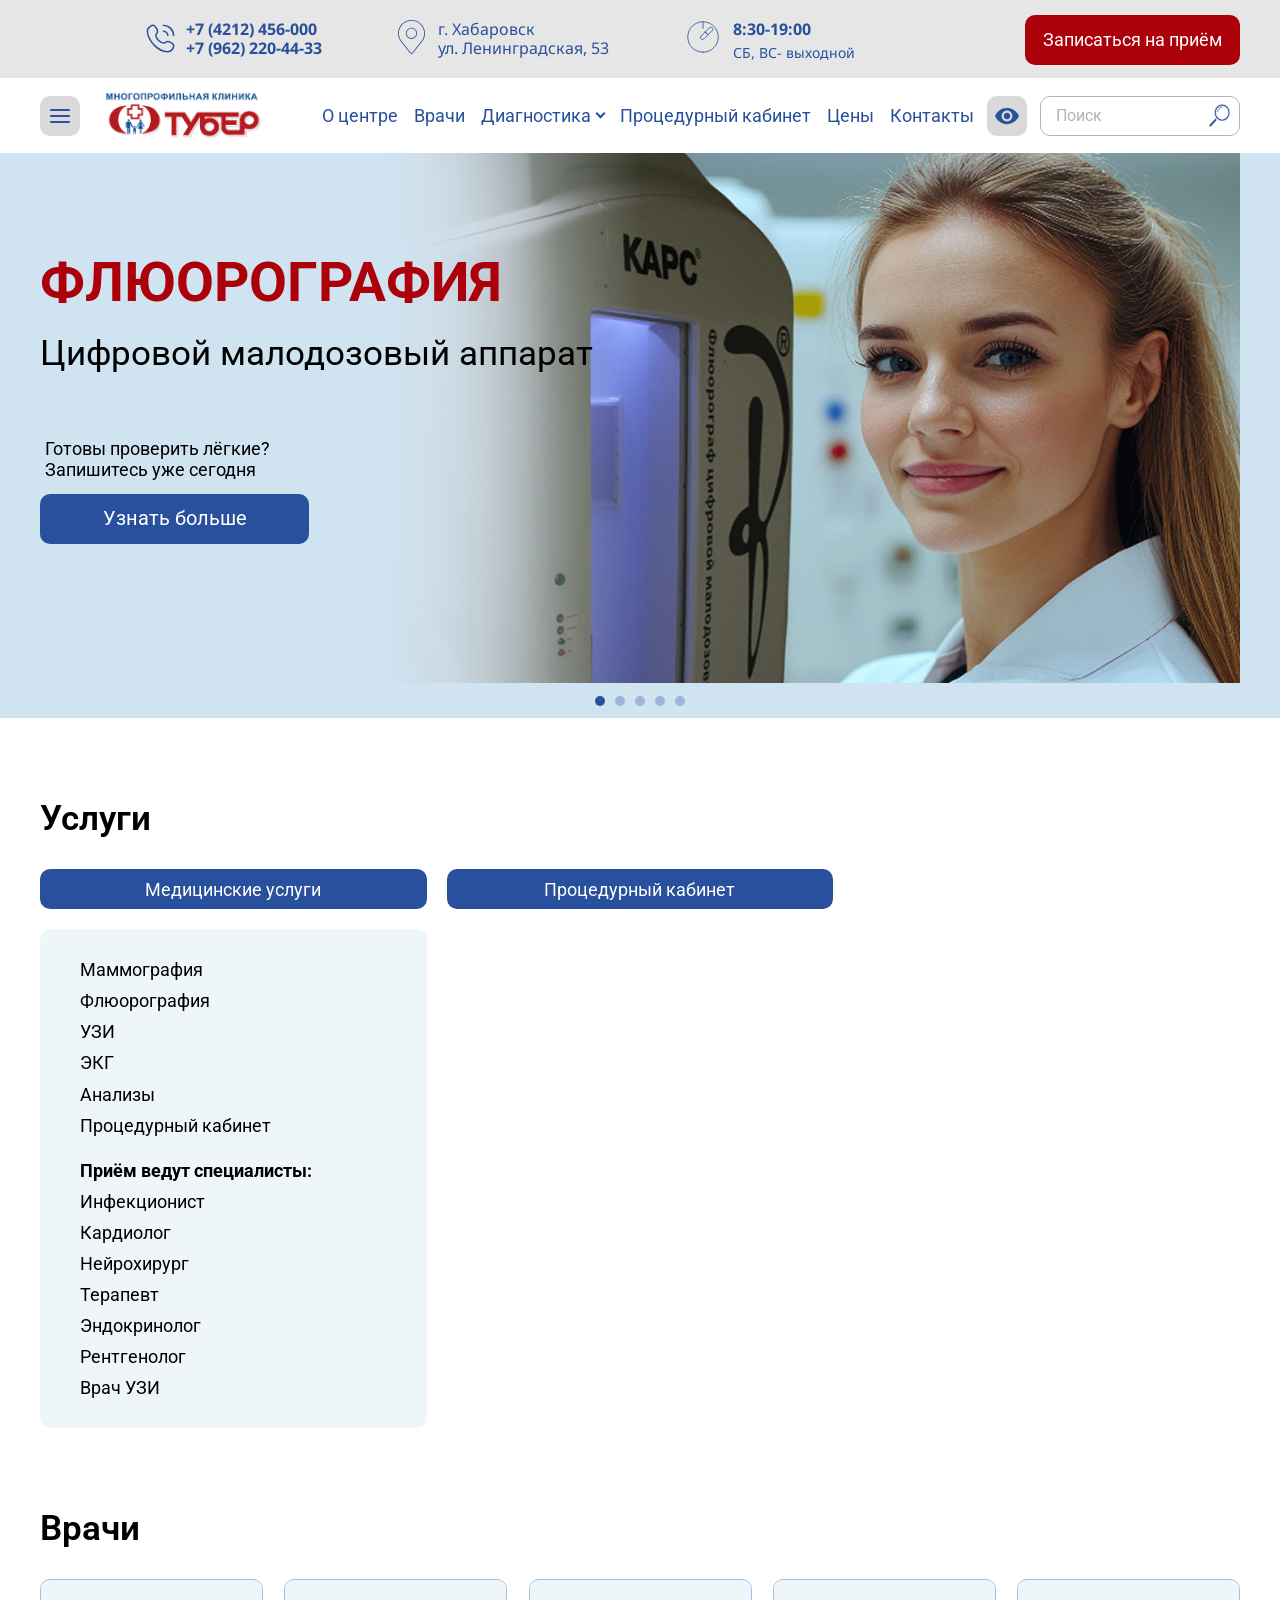
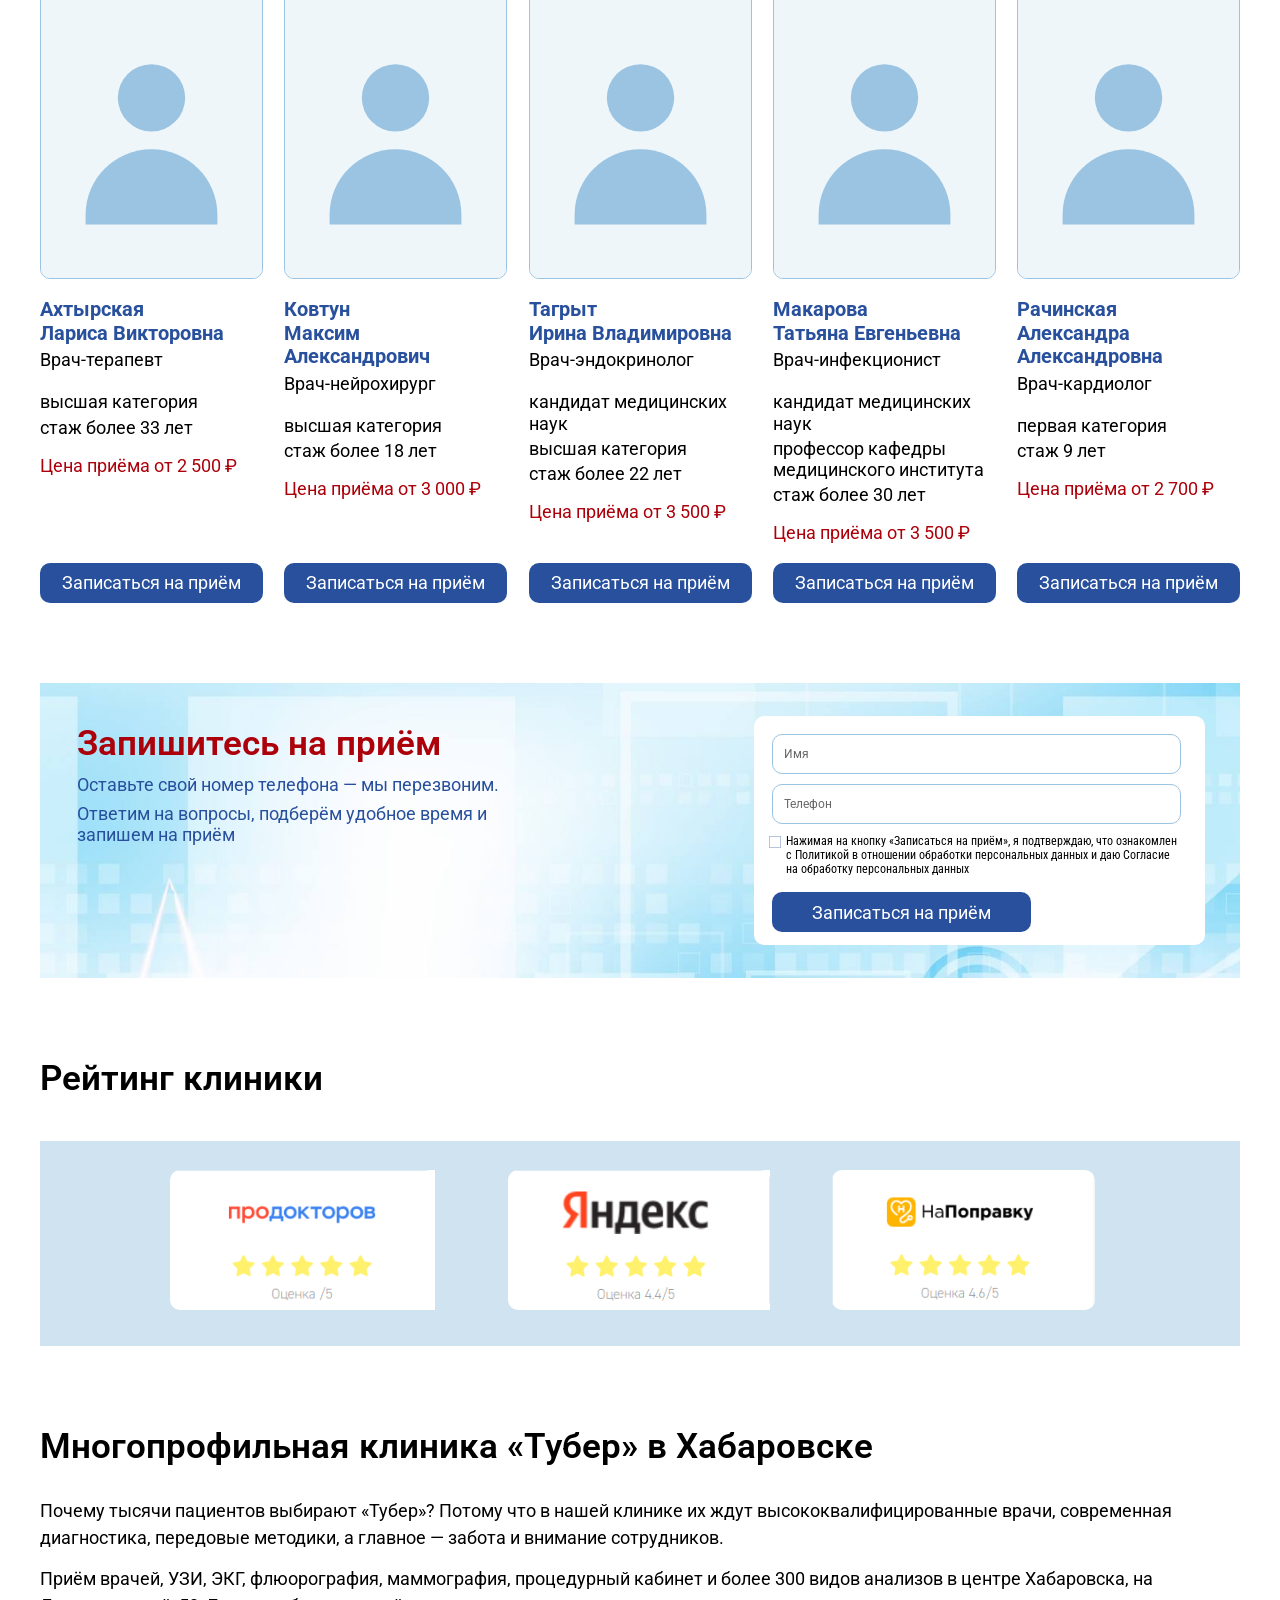
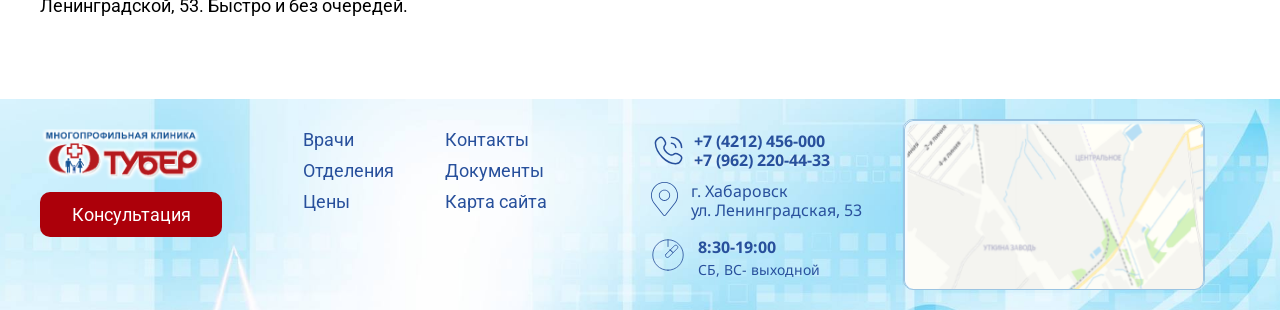
==== commit 12275c2e: "Реальные врачи, страницы Цены, Врачи, О центре, Процедурный кабинет, Информация для пациентов, полит" ====
--- a/index.html
+++ b/index.html
@@ -63,8 +63,8 @@
 
         <nav class="nav header__nav" aria-label="Основное меню">
           <ul class="nav__list">
-            <li><a class="nav__link" href="/o-tsentre">О центре</a></li>
-            <li><a class="nav__link" href="/vrachi">Врачи</a></li>
+            <li><a class="nav__link" href="o-tsentre.html">О центре</a></li>
+            <li><a class="nav__link" href="vrachi.html">Врачи</a></li>
             <li class="nav__item nav__item--dropdown">
               <button class="nav__link nav__toggle" type="button" aria-expanded="false" aria-controls="nav-diagnostics" data-dropdown-toggle>Диагностика</button>
               <div class="nav__dropdown" id="nav-diagnostics">
@@ -75,8 +75,8 @@
                 </ul>
               </div>
             </li>
-            <li><a class="nav__link" href="/protsedurnyj-kabinet">Процедурный кабинет</a></li>
-            <li><a class="nav__link" href="/prajs">Цены</a></li>
+            <li><a class="nav__link" href="protsedurnyj-kabinet.html">Процедурный кабинет</a></li>
+            <li><a class="nav__link" href="prajs.html">Цены</a></li>
             <li><a class="nav__link" href="kontakty.html">Контакты</a></li>
           </ul>
         </nav>
@@ -85,8 +85,8 @@
           <img src="assets/icons/eye.svg" width="26" height="26" alt="">
         </button>
 
-        <form class="search header__search" action="/" method="get" role="search">
-          <input class="search__input" type="search" name="s" placeholder="Поиск" aria-label="Поиск по сайту">
+        <form class="search header__search" action="prajs.html" method="get" role="search">
+          <input class="search__input" type="search" name="q" placeholder="Поиск" aria-label="Поиск услуги и цены">
           <button class="search__btn" type="submit" aria-label="Найти">
             <img src="assets/icons/search.svg" width="21.4715" height="22.4491" alt="">
           </button>
@@ -97,9 +97,9 @@
     <!-- Dropdown menu over the page: opened by the burger (mobile) and the square menu button (desktop) -->
     <nav class="menu" id="site-menu" aria-label="Меню сайта">
       <ul class="menu__list">
-        <li><a class="menu__link" href="/o-tsentre">О центре</a></li>
-        <li><a class="menu__link" href="/uslugi">Услуги</a></li>
-        <li><a class="menu__link" href="/vrachi">Врачи</a></li>
+        <li><a class="menu__link" href="o-tsentre.html">О центре</a></li>
+        <li><a class="menu__link" href="index.html#services">Услуги</a></li>
+        <li><a class="menu__link" href="vrachi.html">Врачи</a></li>
         <li>
           <span class="menu__heading">Диагностика</span>
           <ul class="menu__sub">
@@ -108,9 +108,9 @@
             <li><a class="menu__link menu__link--sub" href="mammografiya.html">Маммография</a></li>
           </ul>
         </li>
-        <li><a class="menu__link" href="/protsedurnyj-kabinet">Процедурный кабинет</a></li>
-        <li><a class="menu__link" href="/prajs">Цены</a></li>
-        <li><a class="menu__link" href="/informatsiya-dlya-patsientov">Информация для пациентов</a></li>
+        <li><a class="menu__link" href="protsedurnyj-kabinet.html">Процедурный кабинет</a></li>
+        <li><a class="menu__link" href="prajs.html">Цены</a></li>
+        <li><a class="menu__link" href="informatsiya-dlya-patsientov.html">Информация для пациентов</a></li>
         <li><a class="menu__link" href="kontakty.html">Контакты</a></li>
       </ul>
     </nav>
@@ -150,7 +150,7 @@
                 <p class="hero__title">ПРИЁМ ВРАЧЕЙ</p>
                 <p class="hero__subtitle">Терапевт, кардиолог, эндокринолог</p>
                 <p class="hero__text">Опытные специалисты<br>в центре города</p>
-                <a class="btn btn--primary hero__btn" href="/vrachi">Узнать больше</a>
+                <a class="btn btn--primary hero__btn" href="vrachi.html">Узнать больше</a>
               </div>
               <img class="hero__image" src="assets/img/hero-doctors.jpg" width="1200" height="742" alt="Приём врача в клинике «Тубер»" loading="lazy">
             </div>
@@ -162,7 +162,7 @@
                 <p class="hero__title">АНАЛИЗЫ</p>
                 <p class="hero__subtitle">Более 300 видов анализов</p>
                 <p class="hero__text">Быстро и без очередей<br>Запишитесь уже сегодня</p>
-                <a class="btn btn--primary hero__btn" href="/uslugi">Узнать больше</a>
+                <a class="btn btn--primary hero__btn" href="#appointment">Записаться</a>
               </div>
               <img class="hero__image" src="assets/img/hero-analyses.jpg" width="1200" height="742" alt="Регистратура клиники «Тубер»" loading="lazy">
             </div>
@@ -198,27 +198,27 @@
               <li><a href="mammografiya.html">Маммография</a></li>
               <li><a href="flyuorografiya.html">Флюорография</a></li>
               <li><a href="uzi.html">УЗИ</a></li>
-              <li><a href="/diagnostika/ekg">ЭКГ</a></li>
-              <li><a href="/analizy">Анализы</a></li>
-              <li><a href="/protsedurnyj-kabinet">Процедурный кабинет</a></li>
+              <li><a href="prajs.html#ekg">ЭКГ</a></li>
+              <li>Анализы</li>
+              <li><a href="protsedurnyj-kabinet.html">Процедурный кабинет</a></li>
             </ul>
             <p class="services__subtitle">Приём ведут специалисты:</p>
             <ul class="services__list">
-              <li><a href="/vrachi/infektsionist">Инфекционист</a></li>
-              <li><a href="/vrachi/kardiolog">Кардиолог</a></li>
-              <li><a href="/vrachi/nejrokhirurg">Нейрохирург</a></li>
-              <li><a href="/vrachi/terapevt">Терапевт</a></li>
-              <li><a href="/vrachi/endokrinolog">Эндокринолог</a></li>
-              <li><a href="/vrachi/rentgenolog">Рентгенолог</a></li>
-              <li><a href="/vrachi/uzi">Врач УЗИ</a></li>
+              <li><a href="vrachi.html#makarova">Инфекционист</a></li>
+              <li><a href="vrachi.html#rachinskaya">Кардиолог</a></li>
+              <li><a href="vrachi.html#kovtun">Нейрохирург</a></li>
+              <li><a href="vrachi.html#akhtyrskaya">Терапевт</a></li>
+              <li><a href="vrachi.html#tagryt">Эндокринолог</a></li>
+              <li><a href="vrachi.html#khotchenkov">Рентгенолог</a></li>
+              <li><a href="uzi.html#vrachi">Врач УЗИ</a></li>
             </ul>
           </div>
 
           <button class="services__tab" type="button" aria-expanded="false" aria-controls="services-procedure" data-tab>Процедурный кабинет</button>
           <div class="services__panel" id="services-procedure" data-tab-panel hidden>
             <ul class="services__list">
-              <li><a href="/protsedurnyj-kabinet/inektsii">Инъекции</a></li>
-              <li><a href="/protsedurnyj-kabinet/kapelnitsy">Капельницы</a></li>
+              <li><a href="protsedurnyj-kabinet.html">Инъекции</a></li>
+              <li><a href="protsedurnyj-kabinet.html">Капельницы</a></li>
             </ul>
           </div>
         </div>
@@ -231,61 +231,89 @@
 
         <div class="swiper doctors__slider" data-doctors-slider>
           <ul class="swiper-wrapper doctors__list">
-            <li class="swiper-slide doctor-card">
-              <img class="doctor-card__photo" src="assets/img/doctors/doctor-1.jpg" width="223" height="300" alt="Иванов Иван Иванович, врач-кардиолог" loading="lazy">
-              <h3 class="doctor-card__name"><span>Иванов</span> <span>Иван Иванович</span></h3>
+<!-- doctors:start -->
+            <li class="swiper-slide doctor-card">
+              <img class="doctor-card__photo doctor-card__photo--empty" src="assets/img/doctors/no-photo.svg" width="223" height="300" alt="Фото скоро появится" loading="lazy">
+              <h3 class="doctor-card__name"><span>Ахтырская</span> <span>Лариса Викторовна</span></h3>
+              <p class="doctor-card__position">Врач-терапевт</p>
+              <ul class="doctor-card__facts">
+                <li>высшая категория</li>
+                <li>стаж более 33 лет</li>
+              </ul>
+              <p class="doctor-card__price">Цена приёма от 2 500 ₽</p>
+              <a class="btn btn--primary doctor-card__btn" href="#appointment">Записаться на приём</a>
+            </li>
+            <li class="swiper-slide doctor-card">
+              <img class="doctor-card__photo doctor-card__photo--empty" src="assets/img/doctors/no-photo.svg" width="223" height="300" alt="Фото скоро появится" loading="lazy">
+              <h3 class="doctor-card__name"><span>Ковтун</span> <span>Максим Александрович</span></h3>
+              <p class="doctor-card__position">Врач-нейрохирург</p>
+              <ul class="doctor-card__facts">
+                <li>высшая категория</li>
+                <li>стаж более 18 лет</li>
+              </ul>
+              <p class="doctor-card__price">Цена приёма от 3 000 ₽</p>
+              <a class="btn btn--primary doctor-card__btn" href="#appointment">Записаться на приём</a>
+            </li>
+            <li class="swiper-slide doctor-card">
+              <img class="doctor-card__photo doctor-card__photo--empty" src="assets/img/doctors/no-photo.svg" width="223" height="300" alt="Фото скоро появится" loading="lazy">
+              <h3 class="doctor-card__name"><span>Тагрыт</span> <span>Ирина Владимировна</span></h3>
+              <p class="doctor-card__position">Врач-эндокринолог</p>
+              <ul class="doctor-card__facts">
+                <li>кандидат медицинских наук</li>
+                <li>высшая категория</li>
+                <li>стаж более 22 лет</li>
+              </ul>
+              <p class="doctor-card__price">Цена приёма от 3 500 ₽</p>
+              <a class="btn btn--primary doctor-card__btn" href="#appointment">Записаться на приём</a>
+            </li>
+            <li class="swiper-slide doctor-card">
+              <img class="doctor-card__photo doctor-card__photo--empty" src="assets/img/doctors/no-photo.svg" width="223" height="300" alt="Фото скоро появится" loading="lazy">
+              <h3 class="doctor-card__name"><span>Макарова</span> <span>Татьяна Евгеньевна</span></h3>
+              <p class="doctor-card__position">Врач-инфекционист</p>
+              <ul class="doctor-card__facts">
+                <li>кандидат медицинских наук</li>
+                <li>профессор кафедры медицинского института</li>
+                <li>стаж более 30 лет</li>
+              </ul>
+              <p class="doctor-card__price">Цена приёма от 3 500 ₽</p>
+              <a class="btn btn--primary doctor-card__btn" href="#appointment">Записаться на приём</a>
+            </li>
+            <li class="swiper-slide doctor-card">
+              <img class="doctor-card__photo doctor-card__photo--empty" src="assets/img/doctors/no-photo.svg" width="223" height="300" alt="Фото скоро появится" loading="lazy">
+              <h3 class="doctor-card__name"><span>Рачинская</span> <span>Александра Александровна</span></h3>
               <p class="doctor-card__position">Врач-кардиолог</p>
               <ul class="doctor-card__facts">
-                <li>высшая категория</li>
-                <li>опыт работы более 20 лет</li>
-              </ul>
-              <p class="doctor-card__price">Цена приёма от 2500 р</p>
-              <a class="btn btn--primary doctor-card__btn" href="#appointment">Записаться на прием</a>
-            </li>
-            <li class="swiper-slide doctor-card">
-              <img class="doctor-card__photo" src="assets/img/doctors/doctor-2.jpg" width="223" height="300" alt="Иванов Иван Иванович, врач-кардиолог" loading="lazy">
-              <h3 class="doctor-card__name"><span>Иванов</span> <span>Иван Иванович</span></h3>
-              <p class="doctor-card__position">Врач-кардиолог</p>
-              <ul class="doctor-card__facts">
-                <li>высшая категория</li>
-                <li>опыт работы более 20 лет</li>
-              </ul>
-              <p class="doctor-card__price">Цена приёма от 2500 р</p>
-              <a class="btn btn--primary doctor-card__btn" href="#appointment">Записаться на прием</a>
-            </li>
-            <li class="swiper-slide doctor-card">
-              <img class="doctor-card__photo" src="assets/img/doctors/doctor-3.jpg" width="223" height="300" alt="Иванов Иван Иванович, врач-кардиолог" loading="lazy">
-              <h3 class="doctor-card__name"><span>Иванов</span> <span>Иван Иванович</span></h3>
-              <p class="doctor-card__position">Врач-кардиолог</p>
-              <ul class="doctor-card__facts">
-                <li>высшая категория</li>
-                <li>опыт работы более 20 лет</li>
-              </ul>
-              <p class="doctor-card__price">Цена приёма от 2500 р</p>
-              <a class="btn btn--primary doctor-card__btn" href="#appointment">Записаться на прием</a>
-            </li>
-            <li class="swiper-slide doctor-card">
-              <img class="doctor-card__photo" src="assets/img/doctors/doctor-4.jpg" width="223" height="300" alt="Иванов Иван Иванович, врач-кардиолог" loading="lazy">
-              <h3 class="doctor-card__name"><span>Иванов</span> <span>Иван Иванович</span></h3>
-              <p class="doctor-card__position">Врач-кардиолог</p>
-              <ul class="doctor-card__facts">
-                <li>высшая категория</li>
-                <li>опыт работы более 20 лет</li>
-              </ul>
-              <p class="doctor-card__price">Цена приёма от 2500 р</p>
-              <a class="btn btn--primary doctor-card__btn" href="#appointment">Записаться на прием</a>
-            </li>
-            <li class="swiper-slide doctor-card">
-              <img class="doctor-card__photo" src="assets/img/doctors/doctor-5.jpg" width="223" height="300" alt="Иванов Иван Иванович, врач-кардиолог" loading="lazy">
-              <h3 class="doctor-card__name"><span>Иванов</span> <span>Иван Иванович</span></h3>
-              <p class="doctor-card__position">Врач-кардиолог</p>
-              <ul class="doctor-card__facts">
-                <li>высшая категория</li>
-                <li>опыт работы более 20 лет</li>
-              </ul>
-              <p class="doctor-card__price">Цена приёма от 2500 р</p>
-              <a class="btn btn--primary doctor-card__btn" href="#appointment">Записаться на прием</a>
-            </li>
+                <li>первая категория</li>
+                <li>стаж 9 лет</li>
+              </ul>
+              <p class="doctor-card__price">Цена приёма от 2 700 ₽</p>
+              <a class="btn btn--primary doctor-card__btn" href="#appointment">Записаться на приём</a>
+            </li>
+            <li class="swiper-slide doctor-card">
+              <img class="doctor-card__photo doctor-card__photo--empty" src="assets/img/doctors/no-photo.svg" width="223" height="300" alt="Фото скоро появится" loading="lazy">
+              <h3 class="doctor-card__name"><span>Хрипкова</span> <span>Елена Алексеевна</span></h3>
+              <p class="doctor-card__position">Врач ультразвуковой диагностики</p>
+              <ul class="doctor-card__facts">
+                <li>стаж 14 лет</li>
+              </ul>
+              <a class="btn btn--primary doctor-card__btn" href="#appointment">Записаться на приём</a>
+            </li>
+            <li class="swiper-slide doctor-card">
+              <img class="doctor-card__photo doctor-card__photo--empty" src="assets/img/doctors/no-photo.svg" width="223" height="300" alt="Фото скоро появится" loading="lazy">
+              <h3 class="doctor-card__name"><span>Челпанов</span> <span>Владимир Константинович</span></h3>
+              <p class="doctor-card__position">Врач ультразвуковой диагностики</p>
+              <a class="btn btn--primary doctor-card__btn" href="#appointment">Записаться на приём</a>
+            </li>
+            <li class="swiper-slide doctor-card">
+              <img class="doctor-card__photo doctor-card__photo--empty" src="assets/img/doctors/no-photo.svg" width="223" height="300" alt="Фото скоро появится" loading="lazy">
+              <h3 class="doctor-card__name"><span>Хотченков</span> <span>Е. М.</span></h3>
+              <p class="doctor-card__position">Врач-рентгенолог</p>
+              <ul class="doctor-card__facts">
+                <li>стаж 4 года</li>
+              </ul>
+              <a class="btn btn--primary doctor-card__btn" href="#appointment">Записаться на приём</a>
+            </li>
+<!-- doctors:end -->
           </ul>
           <img class="doctors__hint" src="assets/icons/swipe-hand.svg" width="40" height="40" alt="">
         </div>
@@ -301,20 +329,22 @@
             <p class="appointment__text appointment__text--wide">Ответим на вопросы, подберём удобное время и запишем на приём</p>
           </div>
 
-          <form class="form appointment__form" action="#" method="post">
+          <form class="form appointment__form" action="send.php" method="post" data-booking-form>
+            <input class="form__trap" type="text" name="website" tabindex="-1" autocomplete="off" aria-hidden="true">
             <input class="form__input" type="text" name="name" placeholder="Имя" autocomplete="name" aria-label="Имя" required>
             <input class="form__input" type="tel" name="phone" placeholder="Телефон" autocomplete="tel" inputmode="tel" aria-label="Телефон" required>
             <label class="form__consent">
               <input class="form__checkbox" type="checkbox" name="consent" required>
-              <span>Нажимая на кнопку «Записаться на приём», я подтверждаю, что ознакомлен с <a href="/reglament-o-zashchite-dannykh">Политикой в отношении обработки персональных данных</a> и даю <a href="/soglasie-na-obrabotku-dannykh">Согласие на обработку персональных данных</a></span>
+              <span>Нажимая на кнопку «Записаться на приём», я подтверждаю, что ознакомлен с <a href="reglament-o-zashchite-dannykh.html">Политикой в отношении обработки персональных данных</a> и даю <a href="soglasie-na-obrabotku-dannykh.html">Согласие на обработку персональных данных</a></span>
             </label>
             <button class="btn btn--primary form__submit" type="submit">Записаться на приём</button>
+            <p class="form__status" role="status" data-form-status hidden></p>
           </form>
         </div>
       </div>
     </section>
 
-    <section class="section documents" id="documents">
+    <section class="section documents" id="documents" hidden>
       <div class="container">
         <h2 class="section__title">Документы</h2>
 
@@ -322,31 +352,8 @@
           <div class="documents__slider">
             <div class="swiper" data-documents-slider>
               <ul class="swiper-wrapper documents__list">
-                <li class="swiper-slide document-card">
-                  <a class="document-card__link" href="assets/img/documents/egrul.jpg" target="_blank" rel="noopener">
-                    <img src="assets/img/documents/egrul.jpg" width="600" height="849" alt="Выписка из ЕГРЮЛ" loading="lazy">
-                  </a>
-                </li>
-                <li class="swiper-slide document-card">
-                  <a class="document-card__link" href="assets/img/documents/poryadok-uslug.jpg" target="_blank" rel="noopener">
-                    <img src="assets/img/documents/poryadok-uslug.jpg" width="600" height="844" alt="Порядок оказания платных медицинских услуг" loading="lazy">
-                  </a>
-                </li>
-                <li class="swiper-slide document-card">
-                  <a class="document-card__link" href="assets/img/documents/license-1.jpg" target="_blank" rel="noopener">
-                    <img src="assets/img/documents/license-1.jpg" width="600" height="832" alt="Лицензия на медицинскую деятельность, страница 1" loading="lazy">
-                  </a>
-                </li>
-                <li class="swiper-slide document-card">
-                  <a class="document-card__link" href="assets/img/documents/license-2.jpg" target="_blank" rel="noopener">
-                    <img src="assets/img/documents/license-2.jpg" width="600" height="832" alt="Лицензия на медицинскую деятельность, страница 2" loading="lazy">
-                  </a>
-                </li>
-                <li class="swiper-slide document-card">
-                  <a class="document-card__link" href="assets/img/documents/license-3.jpg" target="_blank" rel="noopener">
-                    <img src="assets/img/documents/license-3.jpg" width="600" height="832" alt="Лицензия на медицинскую деятельность, страница 3" loading="lazy">
-                  </a>
-                </li>
+<!-- documents:start -->
+<!-- documents:end -->
               </ul>
             </div>
             <div class="documents__nav">
@@ -370,7 +377,7 @@
 
         <ul class="rating__list">
           <li><a class="rating__item" href="#" target="_blank" rel="noopener"><img src="assets/img/rating-prodoctorov.png" width="265" height="140" alt="ПроДокторов — оценка 5"></a></li>
-          <li><a class="rating__item" href="#" target="_blank" rel="noopener"><img src="assets/img/rating-yandex.png" width="262" height="140" alt="Яндекс — оценка 4,9"></a></li>
+          <li><a class="rating__item" href="https://yandex.ru/maps/org/100031773431/reviews/" target="_blank" rel="noopener"><img src="assets/img/rating-yandex.png" width="262" height="140" alt="Яндекс — оценка 4,9"></a></li>
           <li><a class="rating__item" href="#" target="_blank" rel="noopener"><img src="assets/img/rating-napopravku.png" width="263" height="140" alt="НаПоправку — оценка 4,9"></a></li>
         </ul>
       </div>
@@ -398,14 +405,14 @@
 
       <nav class="footer__nav" aria-label="Меню в подвале">
         <ul class="footer__menu">
-          <li><a href="/vrachi">Врачи</a></li>
-          <li><a href="/otdeleniya">Отделения</a></li>
-          <li><a href="/prajs">Цены</a></li>
+          <li><a href="vrachi.html">Врачи</a></li>
+          <li><a href="index.html#services">Отделения</a></li>
+          <li><a href="prajs.html">Цены</a></li>
         </ul>
         <ul class="footer__menu">
           <li><a href="kontakty.html">Контакты</a></li>
-          <li><a href="/dokumenty">Документы</a></li>
-          <li><a href="/karta-sajta">Карта сайта</a></li>
+          <li><a href="informatsiya-dlya-patsientov.html">Документы</a></li>
+          <li><a href="karta-sajta.html">Карта сайта</a></li>
         </ul>
       </nav>
 
@@ -433,7 +440,7 @@
         </div>
       </div>
 
-      <a class="footer__map" href="https://yandex.ru/maps/?text=Хабаровск, ул. Ленинградская, 53" target="_blank" rel="noopener">
+      <a class="footer__map" href="https://yandex.ru/maps/org/100031773431/" target="_blank" rel="noopener">
         <img src="assets/img/footer-map.png" width="302" height="171" alt="Клиника на карте: г. Хабаровск, ул. Ленинградская, 53">
       </a>
     </div>
--- a/assets/css/style.css
+++ b/assets/css/style.css
@@ -1806,3 +1806,242 @@
     font-size: 18px;
   }
 }
+
+/* ---------- Simple page intro text ---------- */
+.page-hero__lead {
+  max-width: 900px;
+  margin-top: 12px;
+  font-size: 16px;
+  line-height: 1.5;
+}
+
+.page-hero__lead a {
+  color: var(--c-primary);
+  text-decoration: underline;
+}
+
+@media (min-width: 1024px) {
+  .page-hero__lead {
+    font-size: 18px;
+  }
+}
+
+/* ---------- Long texts (legal pages, info for patients) ---------- */
+.prose {
+  max-width: 960px;
+  font-size: 16px;
+  line-height: 1.6;
+}
+
+.prose > * + * {
+  margin-top: 12px;
+}
+
+.prose h2 {
+  margin-top: 28px;
+  font-size: 20px;
+  font-weight: 600;
+}
+
+.prose ul,
+.prose ol {
+  padding-left: 22px;
+}
+
+.prose ul {
+  list-style: disc;
+}
+
+.prose li + li {
+  margin-top: 6px;
+}
+
+.prose a {
+  color: var(--c-primary);
+  text-decoration: underline;
+}
+
+.prose a:hover {
+  color: var(--c-accent);
+}
+
+@media (min-width: 1024px) {
+  .prose {
+    font-size: 18px;
+  }
+
+  .prose h2 {
+    font-size: 24px;
+  }
+}
+
+/* Name / value pairs: requisites, opening hours, supervising bodies */
+.info-list {
+  display: grid;
+  gap: 4px 24px;
+}
+
+.info-list dt {
+  font-weight: 700;
+}
+
+.info-list dd {
+  margin: 0 0 10px;
+}
+
+@media (min-width: 1024px) {
+  .info-list {
+    grid-template-columns: minmax(0, 320px) minmax(0, 1fr);
+  }
+
+  .info-list dd {
+    margin-bottom: 6px;
+  }
+}
+
+/* A section waiting for the clinic's data — must not stay on the live site */
+.notice {
+  padding: 12px 16px;
+  border-left: 4px solid var(--c-accent);
+  border-radius: var(--radius);
+  background: #fff4e5;
+  font-size: 15px;
+}
+
+.info-block + .info-block {
+  margin-top: 40px;
+}
+
+/* In-page navigation as a list of sections (long pages) */
+.page-nav--list .page-nav__list {
+  display: grid;
+  grid-template-columns: repeat(auto-fill, minmax(260px, 1fr));
+  gap: 8px 24px;
+  padding-block: 14px;
+}
+
+.page-nav--list .page-nav__list li + li::before {
+  content: none;
+}
+
+.page-nav--list .page-nav__link {
+  font-family: var(--font-base);
+  font-size: 16px;
+  font-weight: 400;
+  text-transform: none;
+}
+
+/* ---------- Prices page ---------- */
+.prices__note {
+  margin-top: 12px;
+  font-size: 14px;
+  color: var(--c-placeholder);
+}
+
+.prices__empty-all {
+  margin-top: 16px;
+  font-size: 16px;
+}
+
+.prices__empty-all a {
+  color: var(--c-primary);
+}
+
+/* ---------- Doctors page: all cards in a grid ---------- */
+.doctors-grid {
+  display: grid;
+  grid-template-columns: repeat(auto-fill, minmax(160px, 1fr));
+  gap: 24px 16px;
+}
+
+.doctors-grid .doctor-card {
+  width: auto;
+  scroll-margin-top: 20px;
+}
+
+@media (min-width: 1024px) {
+  .doctors-grid {
+    grid-template-columns: repeat(auto-fill, minmax(220px, 1fr));
+    gap: 40px 22px;
+  }
+}
+
+/* ---------- About: advantages ---------- */
+.features {
+  display: grid;
+  gap: 12px;
+}
+
+.features__item {
+  padding: 20px;
+  border-radius: var(--radius);
+  background: var(--c-pale);
+  font-size: 16px;
+  line-height: 1.5;
+}
+
+.features__title {
+  margin-bottom: 8px;
+  font-size: 20px;
+  font-weight: 600;
+  color: var(--c-primary);
+}
+
+@media (min-width: 1024px) {
+  .features {
+    grid-template-columns: repeat(4, minmax(0, 1fr));
+    gap: 20px;
+  }
+
+  .features__item {
+    padding: 28px 24px;
+  }
+}
+
+/* ---------- About: photo gallery (Swiper) ---------- */
+.gallery__item {
+  width: 85%;
+  overflow: hidden;
+  border-radius: var(--radius);
+}
+
+.gallery__item img {
+  width: 100%;
+  aspect-ratio: 16 / 9;
+  object-fit: cover;
+}
+
+.gallery__nav {
+  display: flex;
+  gap: 27px;
+  margin-top: 20px;
+}
+
+@media (min-width: 1024px) {
+  .gallery__item {
+    width: calc((100% - 40px) / 3);
+  }
+
+  .gallery__nav {
+    justify-content: flex-end;
+    gap: 23px;
+  }
+}
+
+/* ---------- Booking form: hidden trap field for bots, sending status ---------- */
+.form__trap {
+  display: none;
+}
+
+.form__status {
+  margin-top: 10px;
+  font-size: 14px;
+}
+
+.form__status--ok {
+  color: #1d7a3a;
+}
+
+.form__status--error {
+  color: var(--c-accent);
+}
